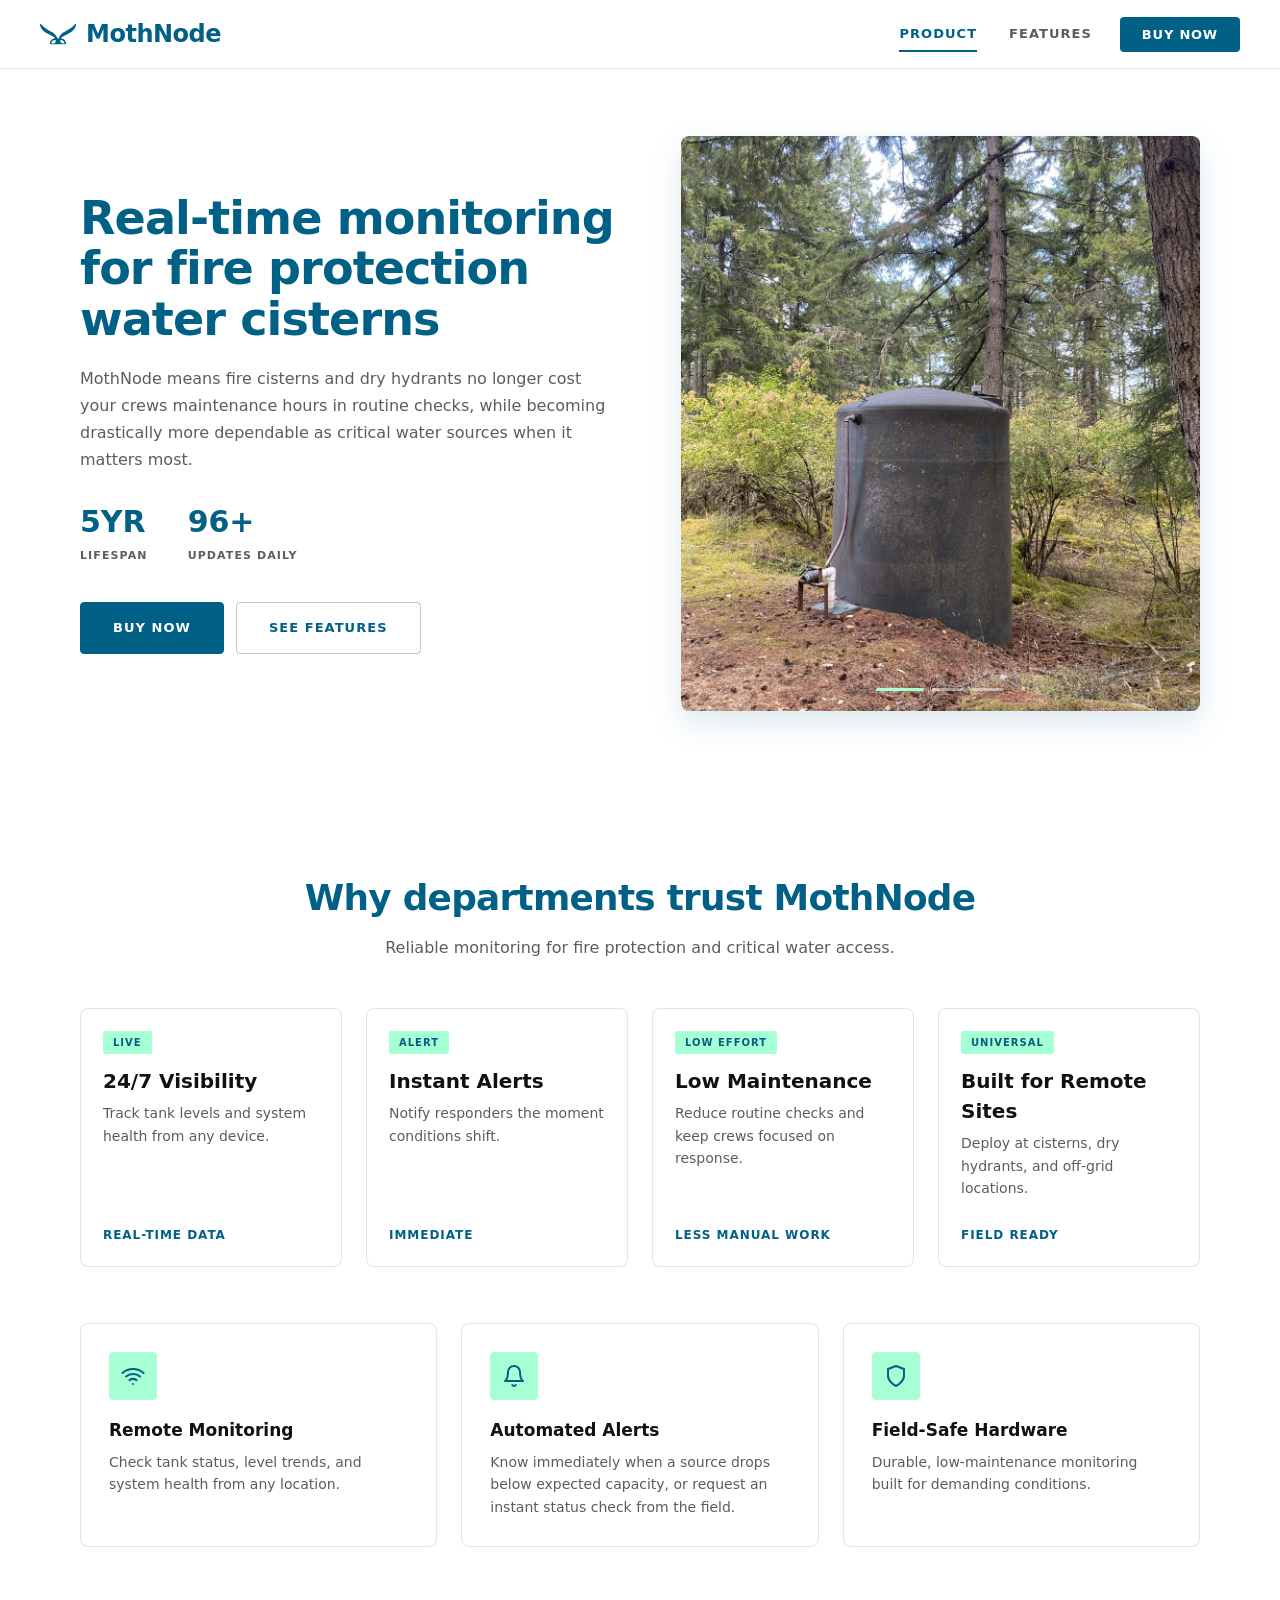
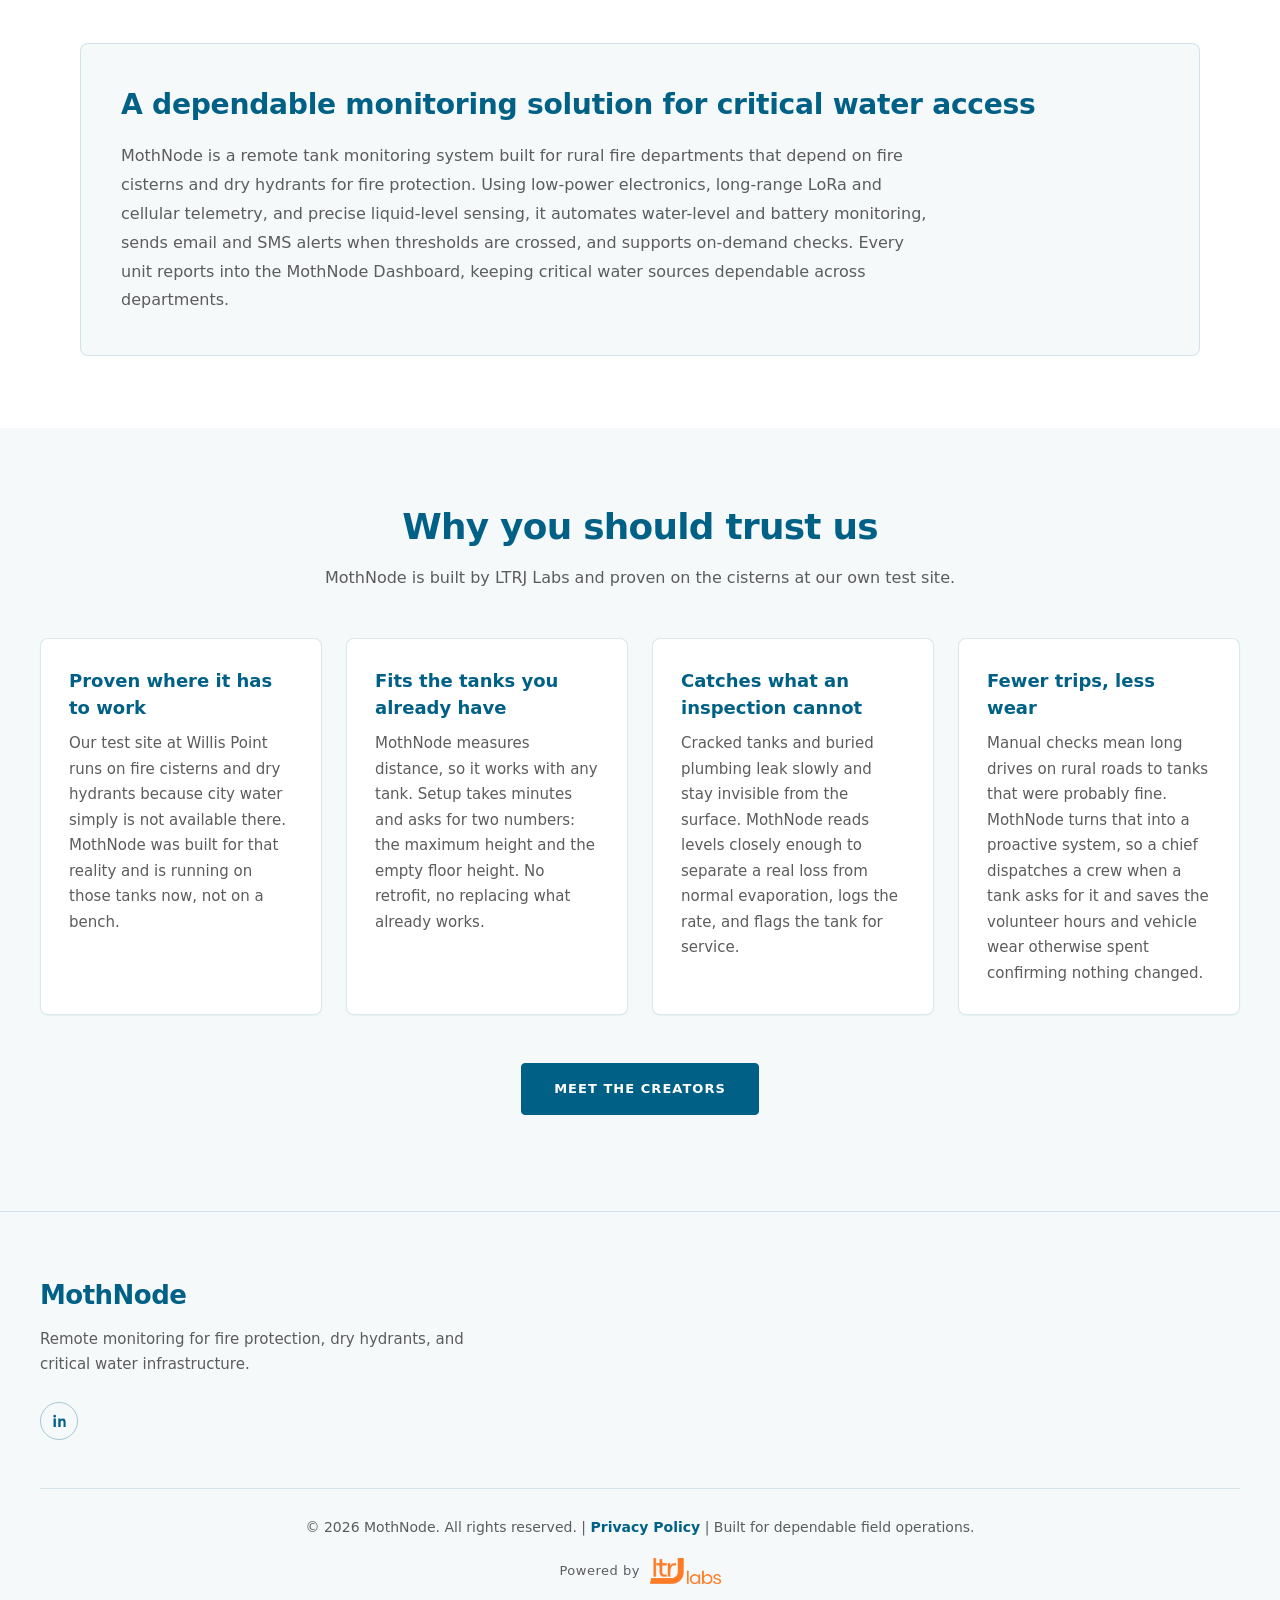
==== index.html @ 54b011ab "Credit LTRJ Labs in the footer Adds a "Powered by" line with the LTRJ Labs logo under the copyright " ====
<!DOCTYPE html>
<html lang="en">

<head>
    <meta charset="UTF-8">
    <meta name="viewport" content="width=device-width, initial-scale=1.0">
    <title>MothNode | Remote Water Tank Monitoring</title>
    <meta name="description"
        content="MothNode is a remote tank monitoring system for rural fire departments. Automated water-level and battery monitoring for fire cisterns and dry hydrants, with instant alerts.">
    <link rel="icon" href="images/favicon.svg" type="image/svg+xml">
    <link rel="stylesheet" href="mothnode.css">
</head>

<body>
    <a href="#product" class="skip-link">Skip to content</a>

    <nav id="navbar">
        <div class="nav-container">
            <a href="#product" class="logo-link">
                <img class="logo-mark" src="images/logo.svg" alt="" width="36" height="36">
                <span class="logo-text">MothNode</span>
            </a>
            <ul class="nav-links">
                <li><a href="#product" class="nav-link active">Product</a></li>
                <li><a href="#features" class="nav-link">Features</a></li>
                <li><a href="buy/" class="nav-cta">Buy Now</a></li>
            </ul>
            <button class="menu-toggle" id="menuToggle" type="button" aria-label="Toggle menu" aria-expanded="false"
                aria-controls="mobileNav">
                <span></span>
                <span></span>
                <span></span>
            </button>
        </div>
    </nav>

    <div class="mobile-nav" id="mobileNav">
        <ul class="mobile-nav-links">
            <li><a href="#product">Product</a></li>
            <li><a href="#features">Features</a></li>
            <li><a href="buy/">Buy</a></li>
        </ul>
    </div>

    <main>
        <section class="hero" id="product">
            <div class="hero-container">
                <div class="hero-left">
                    <h1 class="hero-title">Real-time monitoring for fire protection water cisterns</h1>
                    <p class="hero-description">
                        MothNode means fire cisterns and dry hydrants no longer cost your crews maintenance hours in
                        routine checks, while becoming drastically more dependable as critical water sources when it
                        matters most.
                    </p>
                    <div class="hero-stats">
                        <div class="stat">
                            <span class="stat-number">5YR</span>
                            <span class="stat-label">Lifespan</span>
                        </div>
                        <div class="stat">
                            <span class="stat-number">96+</span>
                            <span class="stat-label">Updates Daily</span>
                        </div>
                    </div>
                    <div class="cta-group">
                        <a href="buy/" class="cta-button primary">Buy Now</a>
                        <a href="#features" class="cta-button outline">See Features</a>
                    </div>
                </div>

                <div class="hero-right">
                    <div class="hero-media">
                        <div class="carousel-slide active">
                            <img src="images/CisternSite.jpg"
                                alt="A water cistern installed at a wooded rural site, with outlet piping at its base"
                                width="2160" height="2880" fetchpriority="high">
                        </div>
                        <div class="carousel-slide">
                            <img src="images/MothNodeUnit.jpg"
                                alt="A MothNode monitoring unit mounted on a cistern lid, with its antenna and solar panel"
                                width="2160" height="2880" loading="lazy">
                        </div>
                        <!-- The dashboard screenshot is much wider than the hero frame, so it is
                             contained rather than cropped - see .carousel-slide.is-screenshot. -->
                        <div class="carousel-slide is-screenshot">
                            <img src="images/Dashboard.png"
                                alt="The MothNode Dashboard showing water amount, filled percentage, water depth, battery percentage and voltage, above a seven-day water level chart"
                                width="1788" height="880" loading="lazy">
                        </div>
                        <div class="carousel-indicators" role="tablist" aria-label="Choose image">
                            <button class="indicator active" type="button" role="tab" aria-selected="true"
                                aria-label="Image 1"></button>
                            <button class="indicator" type="button" role="tab" aria-selected="false"
                                aria-label="Image 2"></button>
                            <button class="indicator" type="button" role="tab" aria-selected="false"
                                aria-label="Image 3"></button>
                        </div>
                    </div>
                </div>
            </div>
        </section>

        <section class="features" id="features">
            <div class="section-header">
                <h2 class="section-title">Why departments trust MothNode</h2>
                <p class="section-subtitle">Reliable monitoring for fire protection and critical water access.</p>
            </div>

            <div class="feature-grid">
                <article class="feature-card">
                    <div class="card-body">
                        <span class="card-badge">Live</span>
                        <h3 class="card-title">24/7 Visibility</h3>
                        <p class="card-subtitle">Track tank levels and system health from any device.</p>
                        <p class="card-meta">Real-time data</p>
                    </div>
                </article>

                <article class="feature-card">
                    <div class="card-body">
                        <span class="card-badge">Alert</span>
                        <h3 class="card-title">Instant Alerts</h3>
                        <p class="card-subtitle">Notify responders the moment conditions shift.</p>
                        <p class="card-meta">Immediate</p>
                    </div>
                </article>

                <article class="feature-card">
                    <div class="card-body">
                        <span class="card-badge">Low Effort</span>
                        <h3 class="card-title">Low Maintenance</h3>
                        <p class="card-subtitle">Reduce routine checks and keep crews focused on response.</p>
                        <p class="card-meta">Less manual work</p>
                    </div>
                </article>

                <article class="feature-card">
                    <div class="card-body">
                        <span class="card-badge">Universal</span>
                        <h3 class="card-title">Built for Remote Sites</h3>
                        <p class="card-subtitle">Deploy at cisterns, dry hydrants, and off-grid locations.</p>
                        <p class="card-meta">Field ready</p>
                    </div>
                </article>
            </div>

            <div class="highlights">
                <div class="highlight-item">
                    <div class="highlight-icon">
                        <svg viewBox="0 0 24 24" fill="none" stroke="currentColor" stroke-width="2"
                            stroke-linecap="round" stroke-linejoin="round" aria-hidden="true">
                            <path d="M5 12.55a11 11 0 0 1 14.08 0" />
                            <path d="M1.42 9a16 16 0 0 1 21.16 0" />
                            <path d="M8.53 16.11a6 6 0 0 1 6.95 0" />
                            <line x1="12" y1="20" x2="12.01" y2="20" />
                        </svg>
                    </div>
                    <h3 class="highlight-title">Remote Monitoring</h3>
                    <p class="highlight-desc">Check tank status, level trends, and system health from any location.</p>
                </div>

                <div class="highlight-item">
                    <div class="highlight-icon">
                        <svg viewBox="0 0 24 24" fill="none" stroke="currentColor" stroke-width="2"
                            stroke-linecap="round" stroke-linejoin="round" aria-hidden="true">
                            <path d="M18 8A6 6 0 0 0 6 8c0 7-3 9-3 9h18s-3-2-3-9" />
                            <path d="M13.73 21a2 2 0 0 1-3.46 0" />
                        </svg>
                    </div>
                    <h3 class="highlight-title">Automated Alerts</h3>
                    <p class="highlight-desc">Know immediately when a source drops below expected capacity, or request
                        an instant status check from the field.</p>
                </div>

                <div class="highlight-item">
                    <div class="highlight-icon">
                        <svg viewBox="0 0 24 24" fill="none" stroke="currentColor" stroke-width="2"
                            stroke-linecap="round" stroke-linejoin="round" aria-hidden="true">
                            <path d="M12 22s8-4 8-10V5l-8-3-8 3v7c0 6 8 10 8 10z" />
                        </svg>
                    </div>
                    <h3 class="highlight-title">Field-Safe Hardware</h3>
                    <p class="highlight-desc">Durable, low-maintenance monitoring built for demanding conditions.</p>
                </div>
            </div>
        </section>

        <section class="product-description" aria-labelledby="product-description-title">
            <div class="product-description-content">
                <h2 id="product-description-title">A dependable monitoring solution for critical water access</h2>
                <p>MothNode is a remote tank monitoring system built for rural fire departments that depend on fire
                    cisterns and dry hydrants for fire protection. Using low-power electronics, long-range LoRa and
                    cellular telemetry, and precise liquid-level sensing, it automates water-level and battery
                    monitoring, sends email and SMS alerts when thresholds are crossed, and supports on-demand checks.
                    Every unit reports into the MothNode Dashboard, keeping critical water sources dependable across
                    departments.</p>
            </div>
        </section>
        <section class="trust" id="trust" aria-labelledby="trust-title">
            <div class="trust-inner">
                <div class="section-header">
                    <h2 class="section-title" id="trust-title">Why you should trust us</h2>
                    <p class="section-subtitle">MothNode is built by LTRJ Labs and proven on the cisterns at our own
                        test site.</p>
                </div>

                <div class="trust-grid">
                    <div class="trust-item">
                        <h3 class="trust-item-title">Proven where it has to work</h3>
                        <p class="trust-item-desc">Our test site at Willis Point runs on fire cisterns and dry hydrants
                            because city water simply is not available there. MothNode was built for that reality and
                            is running on those tanks now, not on a bench.</p>
                    </div>

                    <div class="trust-item">
                        <h3 class="trust-item-title">Fits the tanks you already have</h3>
                        <p class="trust-item-desc">MothNode measures distance, so it works with any tank. Setup takes
                            minutes and asks for two numbers: the maximum height and the empty floor height. No
                            retrofit, no replacing what already works.</p>
                    </div>

                    <div class="trust-item">
                        <h3 class="trust-item-title">Catches what an inspection cannot</h3>
                        <p class="trust-item-desc">Cracked tanks and buried plumbing leak slowly and stay invisible from
                            the surface. MothNode reads levels closely enough to separate a real loss from normal
                            evaporation, logs the rate, and flags the tank for service.</p>
                    </div>

                    <div class="trust-item">
                        <h3 class="trust-item-title">Fewer trips, less wear</h3>
                        <p class="trust-item-desc">Manual checks mean long drives on rural roads to tanks that were
                            probably fine. MothNode turns that into a proactive system, so a chief dispatches a crew
                            when a tank asks for it and saves the volunteer hours and vehicle wear otherwise spent
                            confirming nothing changed.</p>
                    </div>
                </div>

                <div class="trust-cta">
                    <a href="https://ltrjlabs.com" class="cta-button primary" target="_blank"
                        rel="noopener noreferrer">Meet the creators</a>
                </div>
            </div>
        </section>

    </main>

    <footer>
        <div class="footer-content">
            <div class="footer-brand">
                <h2>MothNode</h2>
                <p>Remote monitoring for fire protection, dry hydrants, and critical water infrastructure.</p>
                <div class="social-links">
                    <!-- TODO: point this at the real LinkedIn page. -->
                    <a href="#" class="social-link" aria-label="LinkedIn">
                        <svg viewBox="0 0 24 24" fill="currentColor" aria-hidden="true">
                            <path
                                d="M6.9 21H3.6V9.2h3.3V21zM5.2 7.8A1.9 1.9 0 1 1 5.2 4a1.9 1.9 0 0 1 0 3.8zM21 21h-3.3v-5.7c0-1.4 0-3.2-1.9-3.2s-2.2 1.5-2.2 3.1V21H10.3V9.2h3.1v1.6h.1a3.5 3.5 0 0 1 3.1-1.7c3.3 0 4 2.2 4 5V21z" />
                        </svg>
                    </a>
                </div>
            </div>
        </div>
        <div class="footer-bottom">
            <p>&copy; 2026 MothNode. All rights reserved. |
                <a href="privacy/" class="footer-link">Privacy Policy</a> | Built for dependable field operations.
            </p>
        </div>
        <div class="powered-by">
            <span class="powered-by-label">Powered by</span>
            <a class="powered-by-link" href="https://ltrjlabs.com" target="_blank" rel="noopener noreferrer">
                <img src="images/LtrjLogo.png" alt="LTRJ Labs" width="7193" height="2649">
            </a>
        </div>
    </footer>

    <script src="mothnode.js"></script>
</body>

</html>
---- mothnode.css ----
@charset "utf-8";

/*
	MothNode — remote tank monitoring
	Layout originally derived from TemplateMo 599 "Noir Fashion" (https://templatemo.com/tm-599-noir-fashion).

	Palette is restricted to four authorized brand colors. Do not introduce new hues.
	Neutrals are pure grayscale; every tinted surface, border, and shadow is the
	brand color at reduced alpha, so nothing off-palette can creep in.
*/

:root {
	/* Brand — the only four authorized colors */
	--brand: #006086;
	--brand-accent: #00ADEC;
	--brand-natural: #A7FFD4;

	/* Neutrals */
	--surface: #ffffff;
	--ink: #111111;
	--ink-muted: #5c5c5c;

	/* Brand at alpha — tints, rules, shadows */
	--tint-soft: rgba(0, 96, 134, 0.04);
	--tint-line: rgba(0, 96, 134, 0.14);
	--tint-line-strong: rgba(0, 96, 134, 0.32);
	--shadow-sm: 0 1px 2px rgba(0, 96, 134, 0.06);
	--shadow-md: 0 6px 16px rgba(0, 96, 134, 0.10);
	--shadow-lg: 0 12px 32px rgba(0, 96, 134, 0.14);

	--radius: 8px;
	--radius-sm: 4px;
	--nav-h: 72px;
}

*,
*::before,
*::after {
	margin: 0;
	padding: 0;
	box-sizing: border-box;
}

html {
	scroll-behavior: smooth;
}

body {
	font-family: system-ui, -apple-system, "Segoe UI", Roboto, Helvetica, Arial, sans-serif;
	background: var(--surface);
	color: var(--ink);
	line-height: 1.5;
	overflow-x: hidden;
	-webkit-font-smoothing: antialiased;
}

section {
	scroll-margin-top: calc(var(--nav-h) + 16px);
}

img {
	display: block;
	max-width: 100%;
}

/* Visible keyboard focus everywhere. */
:focus-visible {
	outline: 2px solid var(--brand-accent);
	outline-offset: 2px;
}

.skip-link {
	position: absolute;
	left: -9999px;
	top: 0;
	z-index: 1100;
	padding: 12px 20px;
	background: var(--brand);
	color: #fff;
	text-decoration: none;
}

.skip-link:focus {
	left: 12px;
	top: 12px;
}

/* ---------------------------------------------------------------- Navigation */

nav {
	position: fixed;
	inset: 0 0 auto 0;
	z-index: 1000;
	padding: 16px 40px;
	background: var(--surface);
	border-bottom: 1px solid var(--tint-line);
	transition: box-shadow 0.2s ease, padding 0.2s ease;
}

nav.scrolled {
	padding: 10px 40px;
	box-shadow: var(--shadow-sm);
}

.nav-container {
	display: flex;
	justify-content: space-between;
	align-items: center;
	gap: 24px;
	max-width: 1200px;
	margin: 0 auto;
}

.logo-link {
	display: flex;
	align-items: center;
	gap: 10px;
	text-decoration: none;
}

.logo-mark {
	width: 36px;
	height: 36px;
	flex-shrink: 0;
}

.logo-text {
	font-size: 24px;
	font-weight: 800;
	letter-spacing: -0.02em;
	color: var(--brand);
}

.nav-links {
	display: flex;
	align-items: center;
	gap: 8px;
	list-style: none;
}

.nav-link {
	position: relative;
	display: block;
	padding: 8px 12px;
	color: var(--ink-muted);
	font-size: 13px;
	font-weight: 600;
	letter-spacing: 0.08em;
	text-transform: uppercase;
	text-decoration: none;
	transition: color 0.2s ease;
}

.nav-link:hover {
	color: var(--brand);
}

.nav-link.active {
	color: var(--brand);
}

.nav-link.active::after {
	content: '';
	position: absolute;
	left: 12px;
	right: 12px;
	bottom: 0;
	height: 2px;
	background: var(--brand);
}

.nav-cta {
	margin-left: 8px;
	padding: 10px 22px;
	background: var(--brand);
	color: #fff;
	border-radius: var(--radius-sm);
	font-size: 13px;
	font-weight: 700;
	letter-spacing: 0.06em;
	text-transform: uppercase;
	text-decoration: none;
	transition: background-color 0.2s ease, color 0.2s ease;
}

/* #00ADEC is too light for white text (2.6:1) — pair it with ink instead. */
.nav-cta:hover,
.nav-cta:focus-visible {
	background: var(--brand-accent);
	color: var(--ink);
}

.menu-toggle {
	display: none;
	flex-direction: column;
	gap: 5px;
	padding: 4px;
	background: none;
	border: 0;
	cursor: pointer;
	z-index: 1001;
}

.menu-toggle span {
	display: block;
	width: 24px;
	height: 2px;
	background: var(--brand);
	transition: transform 0.2s ease, opacity 0.2s ease;
}

.menu-toggle.active span:nth-child(1) {
	transform: translateY(7px) rotate(45deg);
}

.menu-toggle.active span:nth-child(2) {
	opacity: 0;
}

.menu-toggle.active span:nth-child(3) {
	transform: translateY(-7px) rotate(-45deg);
}

.mobile-nav {
	display: none;
	position: fixed;
	inset: 0 -100% 0 auto;
	width: 100%;
	background: var(--surface);
	transition: right 0.25s ease;
	z-index: 999;
}

.mobile-nav.active {
	right: 0;
}

.mobile-nav-links {
	display: flex;
	flex-direction: column;
	align-items: center;
	justify-content: center;
	gap: 28px;
	height: 100%;
	list-style: none;
}

.mobile-nav-links a {
	color: var(--brand);
	font-size: 22px;
	font-weight: 700;
	letter-spacing: 0.06em;
	text-transform: uppercase;
	text-decoration: none;
}

.mobile-nav-links a:hover {
	color: var(--brand-accent);
}

/* ---------------------------------------------------------------- Hero */

.hero {
	padding: calc(var(--nav-h) + 64px) 0 72px;
	background: var(--surface);
}

.hero-container {
	display: grid;
	grid-template-columns: 1.05fr 1fr;
	align-items: center;
	gap: 56px;
	max-width: 1200px;
	margin: 0 auto;
	padding: 0 40px;
}

.hero-title {
	font-size: clamp(32px, 3.6vw, 52px);
	font-weight: 800;
	line-height: 1.1;
	letter-spacing: -0.02em;
	color: var(--brand);
	margin-bottom: 20px;
}

.hero-description {
	max-width: 52ch;
	font-size: 16px;
	line-height: 1.7;
	color: var(--ink-muted);
	margin-bottom: 32px;
}

.hero-stats {
	display: flex;
	gap: 40px;
	margin-bottom: 36px;
}

.stat-number {
	display: block;
	font-size: 30px;
	font-weight: 800;
	line-height: 1.1;
	color: var(--brand);
	margin-bottom: 4px;
}

.stat-label {
	font-size: 11px;
	font-weight: 600;
	letter-spacing: 0.1em;
	text-transform: uppercase;
	color: var(--ink-muted);
}

.cta-group {
	display: flex;
	flex-wrap: wrap;
	gap: 12px;
}

.cta-button {
	display: inline-block;
	padding: 15px 32px;
	border-radius: var(--radius-sm);
	font-size: 13px;
	font-weight: 700;
	letter-spacing: 0.08em;
	text-transform: uppercase;
	text-decoration: none;
	transition: background-color 0.2s ease, color 0.2s ease, border-color 0.2s ease, transform 0.2s ease;
}

.cta-button.primary {
	background: var(--brand);
	color: #fff;
	border: 1px solid var(--brand);
}

.cta-button.primary:hover,
.cta-button.primary:focus-visible {
	background: var(--brand-accent);
	border-color: var(--brand-accent);
	color: var(--ink);
	transform: translateY(-1px);
}

.cta-button.outline {
	background: transparent;
	color: var(--brand);
	border: 1px solid var(--tint-line-strong);
}

.cta-button.outline:hover,
.cta-button.outline:focus-visible {
	background: var(--brand-natural);
	border-color: var(--brand);
	transform: translateY(-1px);
}

.hero-media {
	position: relative;
	width: 100%;
	max-width: 520px;
	margin-left: auto;
	aspect-ratio: 560 / 620;
	border-radius: var(--radius);
	overflow: hidden;
	box-shadow: var(--shadow-lg);
}

.carousel-slide {
	position: absolute;
	inset: 0;
	opacity: 0;
	transition: opacity 0.8s ease;
}

.carousel-slide.active {
	opacity: 1;
}

.carousel-slide img {
	width: 100%;
	height: 100%;
	object-fit: cover;
}

/* The dashboard screenshot is a wide 2:1 capture. Fitting the whole thing into
   this portrait frame shrinks the readings to nothing, so it is anchored to the
   top-left instead: the live tank readings fill the frame and stay legible. */
.carousel-slide.is-screenshot {
	background: var(--tint-soft);
}

.carousel-slide.is-screenshot img {
	object-position: left top;
	transform: scale(1.55);
	transform-origin: left top;
}

.carousel-indicators {
	position: absolute;
	left: 50%;
	bottom: 20px;
	transform: translateX(-50%);
	display: flex;
	gap: 8px;
	z-index: 2;
}

.indicator {
	width: 32px;
	height: 3px;
	padding: 0;
	background: rgba(255, 255, 255, 0.45);
	border: 0;
	border-radius: 2px;
	cursor: pointer;
	transition: background-color 0.2s ease, width 0.2s ease;
}

.indicator.active {
	width: 48px;
	background: var(--brand-natural);
}

/* ---------------------------------------------------------------- Section furniture */

.section-header {
	max-width: 720px;
	margin: 0 auto 48px;
	text-align: center;
}

.section-title {
	font-size: clamp(28px, 2.8vw, 40px);
	font-weight: 800;
	letter-spacing: -0.02em;
	color: var(--brand);
	margin-bottom: 12px;
}

.section-subtitle {
	font-size: 16px;
	color: var(--ink-muted);
}

/* ---------------------------------------------------------------- Features */

.features {
	max-width: 1200px;
	margin: 0 auto;
	padding: 88px 40px 24px;
}

.feature-grid {
	display: grid;
	grid-template-columns: repeat(auto-fit, minmax(240px, 1fr));
	gap: 24px;
}

.feature-card {
	display: flex;
	flex-direction: column;
	background: var(--surface);
	border: 1px solid var(--tint-line);
	border-radius: var(--radius);
	overflow: hidden;
	transition: border-color 0.2s ease, box-shadow 0.2s ease, transform 0.2s ease;
}

.feature-card:hover {
	border-color: var(--brand);
	box-shadow: var(--shadow-md);
	transform: translateY(-2px);
}

.card-body {
	display: flex;
	flex: 1;
	flex-direction: column;
	align-items: flex-start;
	padding: 22px;
}

.card-badge {
	display: inline-block;
	margin-bottom: 12px;
	padding: 4px 10px;
	background: var(--brand-natural);
	color: var(--brand);
	border-radius: 2px;
	font-size: 10px;
	font-weight: 700;
	letter-spacing: 0.1em;
	text-transform: uppercase;
}

.card-title {
	font-size: 20px;
	font-weight: 700;
	color: var(--ink);
	margin-bottom: 6px;
}

.card-subtitle {
	font-size: 14px;
	line-height: 1.6;
	color: var(--ink-muted);
	margin-bottom: 14px;
}

/* Pin the meta label to the bottom so it lines up across cards of unequal height. */
.card-meta {
	margin-top: auto;
	padding-top: 12px;
	font-size: 12px;
	font-weight: 700;
	letter-spacing: 0.08em;
	text-transform: uppercase;
	color: var(--brand);
}

/* ---------------------------------------------------------------- Highlights */

.highlights {
	display: grid;
	grid-template-columns: repeat(3, minmax(0, 1fr));
	gap: 24px;
	max-width: 1200px;
	margin: 56px auto 0;
}

.highlight-item {
	padding: 28px;
	background: var(--surface);
	border: 1px solid var(--tint-line);
	border-radius: var(--radius);
	transition: border-color 0.2s ease, box-shadow 0.2s ease;
}

.highlight-item:hover {
	border-color: var(--brand);
	box-shadow: var(--shadow-md);
}

.highlight-icon {
	display: flex;
	align-items: center;
	justify-content: center;
	width: 48px;
	height: 48px;
	margin-bottom: 18px;
	background: var(--brand-natural);
	border-radius: var(--radius-sm);
	color: var(--brand);
}

.highlight-icon svg {
	width: 24px;
	height: 24px;
}

.highlight-title {
	font-size: 17px;
	font-weight: 700;
	color: var(--ink);
	margin-bottom: 8px;
}

.highlight-desc {
	font-size: 14px;
	line-height: 1.6;
	color: var(--ink-muted);
}

/* ---------------------------------------------------------------- Product description */

.product-description {
	max-width: 1200px;
	margin: 0 auto;
	padding: 72px 40px;
}

.product-description-content {
	padding: 40px;
	background: var(--tint-soft);
	border: 1px solid var(--tint-line);
	border-radius: var(--radius);
}

.product-description-content h2 {
	font-size: clamp(22px, 2.2vw, 30px);
	font-weight: 800;
	letter-spacing: -0.01em;
	color: var(--brand);
	margin-bottom: 16px;
}

.product-description-content p {
	max-width: 80ch;
	font-size: 16px;
	line-height: 1.8;
	color: var(--ink-muted);
}

/* ---------------------------------------------------------------- Trust */

.trust {
	padding: 72px 40px 96px;
	background: var(--tint-soft);
}

.trust-inner {
	max-width: 1200px;
	margin: 0 auto;
}

.trust-grid {
	display: grid;
	grid-template-columns: repeat(auto-fit, minmax(260px, 1fr));
	gap: 24px;
}

.trust-item {
	padding: 28px;
	background: var(--surface);
	border: 1px solid var(--tint-line);
	border-radius: var(--radius);
	box-shadow: var(--shadow-sm);
	transition: box-shadow 0.3s ease, transform 0.3s ease;
}

.trust-item:hover {
	transform: translateY(-4px);
	box-shadow: var(--shadow-md);
}

.trust-item-title {
	margin-bottom: 10px;
	font-size: 18px;
	font-weight: 700;
	color: var(--brand);
}

.trust-item-desc {
	font-size: 15px;
	line-height: 1.7;
	color: var(--ink-muted);
}

.trust-cta {
	display: flex;
	justify-content: center;
	margin-top: 48px;
}

/* ---------------------------------------------------------------- Buy / contact form */

.buy {
	padding: calc(var(--nav-h) + 72px) 40px 96px;
}

.buy-container {
	max-width: 760px;
	margin: 0 auto;
}

.buy-header {
	margin-bottom: 40px;
	text-align: center;
}

.coming-soon {
	padding: 56px 40px;
	text-align: center;
	background: var(--surface);
	border: 1px solid var(--tint-line);
	border-radius: var(--radius);
	box-shadow: var(--shadow-md);
}

.coming-soon-eyebrow {
	margin-bottom: 16px;
	font-size: 13px;
	font-weight: 700;
	letter-spacing: 0.12em;
	text-transform: uppercase;
	color: var(--brand-accent);
}

.coming-soon-title {
	margin-bottom: 20px;
	font-size: clamp(28px, 4vw, 40px);
	line-height: 1.15;
	color: var(--brand);
}

.coming-soon-body {
	max-width: 52ch;
	margin: 0 auto 16px;
	font-size: 16px;
	line-height: 1.8;
	color: var(--ink-muted);
}

.coming-soon-actions {
	display: flex;
	flex-wrap: wrap;
	justify-content: center;
	gap: 16px;
	margin-top: 36px;
}

/* Parent company credit. The logo is the one off-palette mark on the site,
   so it is kept small and quiet under the copyright line. */

.powered-by {
	display: flex;
	align-items: center;
	justify-content: center;
	gap: 10px;
	max-width: 1200px;
	margin: 0 auto;
	padding-top: 20px;
}

.powered-by-label {
	font-size: 13px;
	letter-spacing: 0.04em;
	color: var(--ink-muted);
}

.powered-by-link {
	display: block;
	line-height: 0;
	opacity: 0.85;
	transition: opacity 0.2s ease;
}

.powered-by-link:hover,
.powered-by-link:focus-visible {
	opacity: 1;
}

.powered-by-link img {
	width: auto;
	height: 26px;
}

/* ---------------------------------------------------------------- Legal pages */

.legal {
	padding: calc(var(--nav-h) + 72px) 40px 96px;
}

.legal-container {
	max-width: 780px;
	margin: 0 auto;
}

.legal-header {
	margin-bottom: 48px;
}

.legal-header .section-title {
	text-align: left;
}

.legal-effective {
	font-size: 15px;
	color: var(--ink-muted);
}

.legal-section {
	margin-bottom: 36px;
}

.legal-section h2 {
	font-size: 20px;
	font-weight: 700;
	color: var(--brand);
	margin-bottom: 12px;
}

.legal-section p {
	font-size: 16px;
	line-height: 1.8;
	color: var(--ink-muted);
}

.legal-section ul {
	margin: 12px 0 0 22px;
	display: flex;
	flex-direction: column;
	gap: 8px;
	font-size: 16px;
	line-height: 1.7;
	color: var(--ink-muted);
}

.legal-section strong {
	color: var(--ink);
}

.legal-section a {
	color: var(--brand);
	font-weight: 600;
}

/* ---------------------------------------------------------------- Footer */

footer {
	padding: 64px 40px 28px;
	background: var(--tint-soft);
	border-top: 1px solid var(--tint-line);
}

.footer-content {
	max-width: 1200px;
	margin: 0 auto 48px;
}

.footer-brand h2 {
	font-size: 26px;
	font-weight: 800;
	letter-spacing: -0.02em;
	color: var(--brand);
	margin-bottom: 12px;
}

.footer-brand p {
	max-width: 46ch;
	font-size: 15px;
	line-height: 1.7;
	color: var(--ink-muted);
	margin-bottom: 24px;
}

.social-links {
	display: flex;
	gap: 12px;
}

.social-link {
	display: flex;
	align-items: center;
	justify-content: center;
	width: 38px;
	height: 38px;
	border: 1px solid var(--tint-line-strong);
	border-radius: 50%;
	color: var(--brand);
	text-decoration: none;
	transition: background-color 0.2s ease, border-color 0.2s ease, color 0.2s ease;
}

.social-link svg {
	width: 17px;
	height: 17px;
}

.social-link:hover {
	background: var(--brand);
	border-color: var(--brand);
	color: #fff;
}

.footer-bottom {
	display: flex;
	justify-content: center;
	align-items: center;
	flex-wrap: wrap;
	gap: 16px;
	max-width: 1200px;
	margin: 0 auto;
	padding-top: 28px;
	border-top: 1px solid var(--tint-line);
}

.footer-bottom p {
	font-size: 14px;
	color: var(--ink-muted);
}

.footer-link {
	color: var(--brand);
	text-decoration: none;
	font-weight: 600;
}

.footer-link:hover {
	color: var(--brand-accent);
	text-decoration: underline;
}


/* ---------------------------------------------------------------- Responsive */

@media (max-width: 960px) {
	.hero-container {
		grid-template-columns: 1fr;
		gap: 40px;
	}

	.hero-media {
		max-width: 460px;
		margin: 0 auto;
	}

	.highlights {
		grid-template-columns: 1fr;
	}

	.product-description-content {
		padding: 28px;
	}
}

@media (max-width: 768px) {
	nav,
	nav.scrolled {
		padding: 12px 20px;
	}

	.nav-links {
		display: none;
	}

	.menu-toggle {
		display: flex;
	}

	.mobile-nav {
		display: block;
	}

	.hero {
		padding: calc(var(--nav-h) + 40px) 0 56px;
	}

	.hero-container,
	.features,
	.product-description {
		padding-left: 20px;
		padding-right: 20px;
	}

	.hero-stats {
		gap: 28px;
	}

	.cta-button {
		flex: 1 1 auto;
		text-align: center;
	}

	.trust,
	.buy,
	.legal {
		padding-left: 20px;
		padding-right: 20px;
	}

	.coming-soon {
		padding: 40px 24px;
	}

	footer {
		padding: 48px 20px 24px;
	}

	.footer-bottom {
		flex-direction: column;
		text-align: center;
	}
}

/* ---------------------------------------------------------------- Motion */

@media (prefers-reduced-motion: reduce) {
	html {
		scroll-behavior: auto;
	}

	*,
	*::before,
	*::after {
		animation-duration: 0.01ms !important;
		animation-iteration-count: 1 !important;
		transition-duration: 0.01ms !important;
	}
}
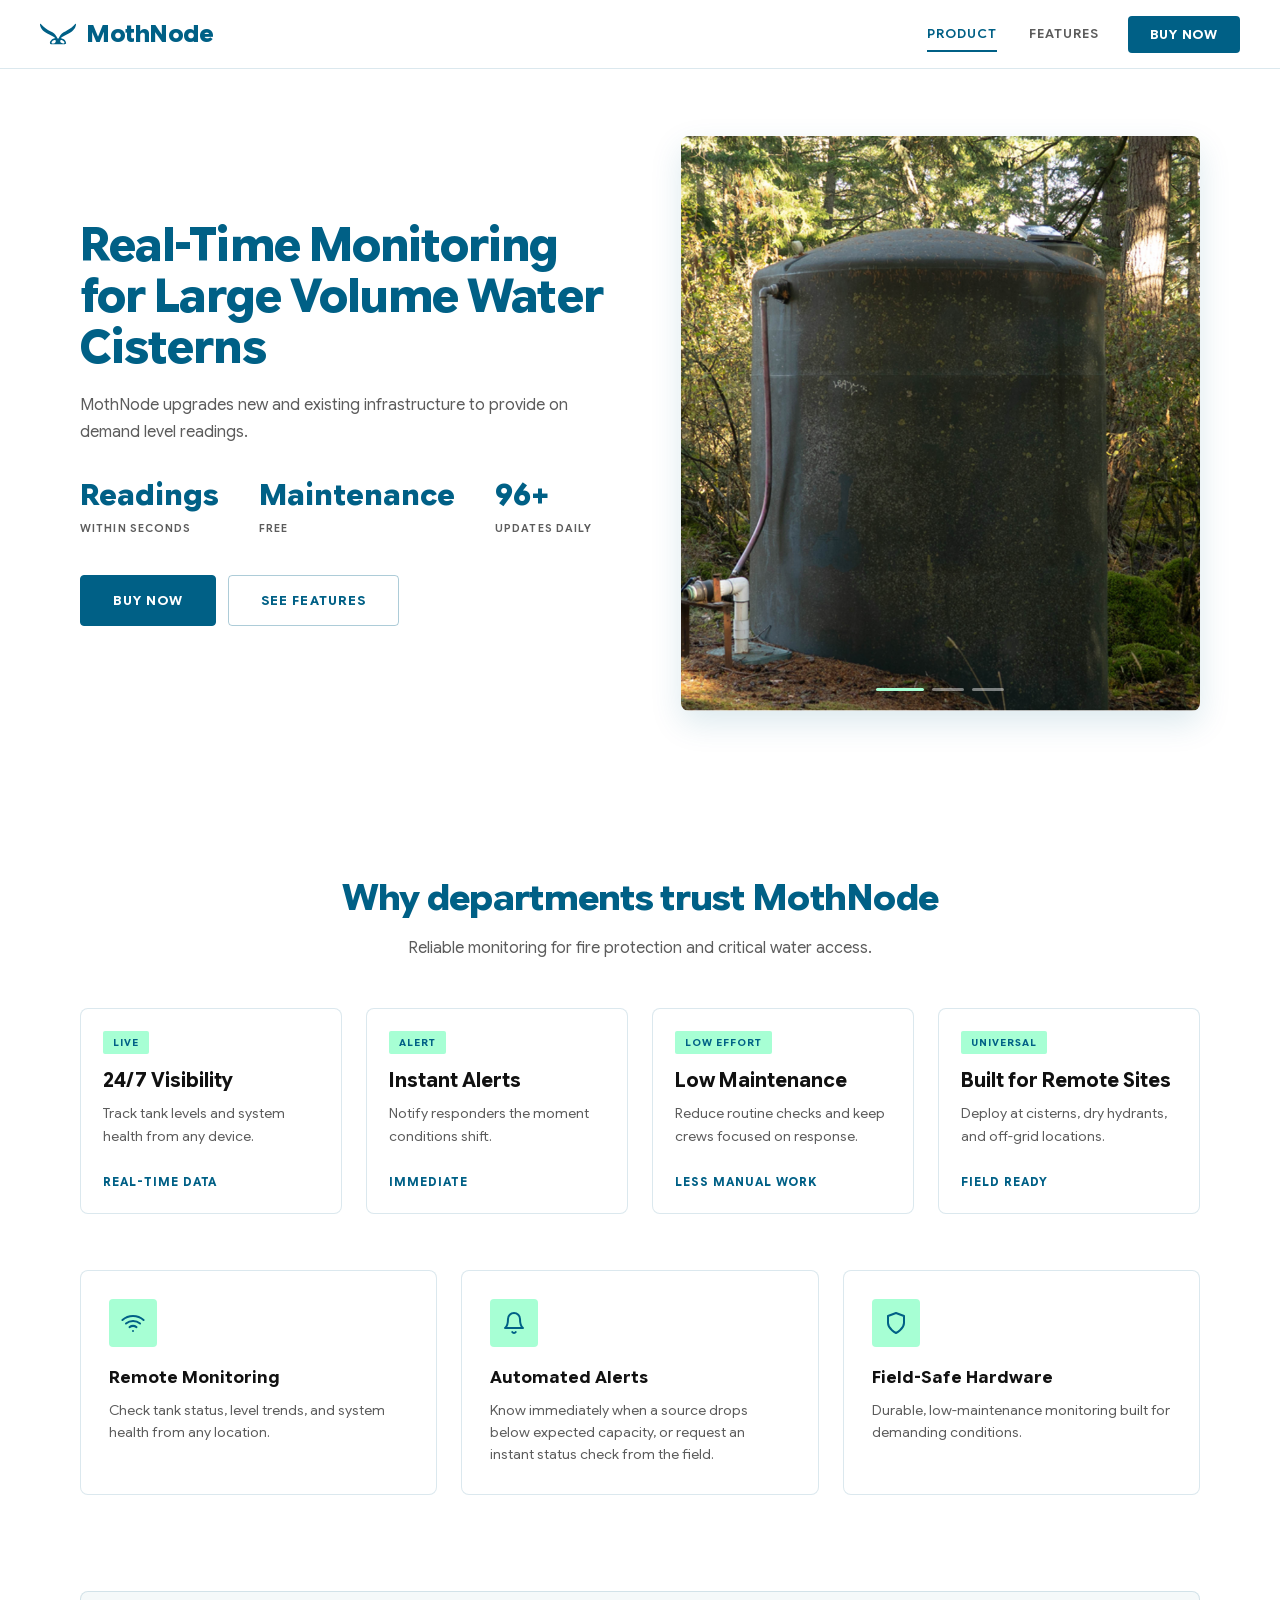
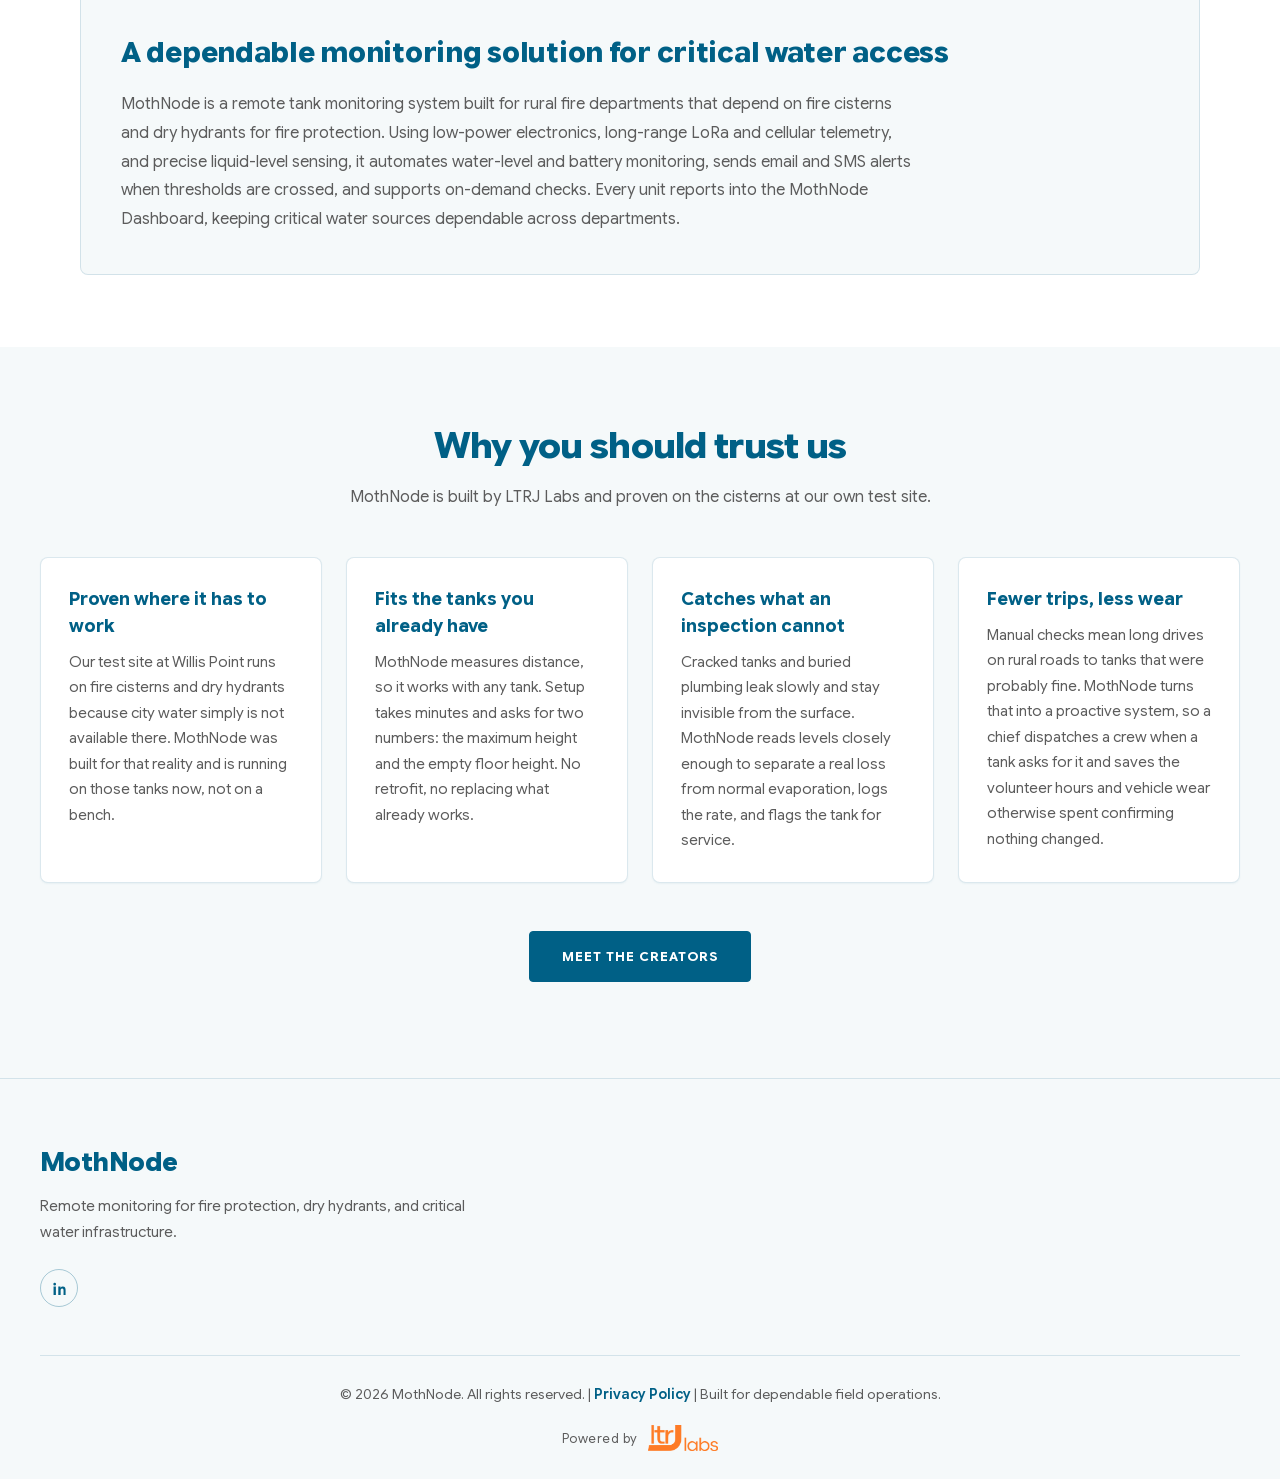
==== commit dec053ee: "Refresh the hero for large-volume cisterns - Replace the hero carousel (cistern photo, unit photo, d" ====
--- a/index.html
+++ b/index.html
@@ -8,6 +8,7 @@
     <meta name="description"
         content="MothNode is a remote tank monitoring system for rural fire departments. Automated water-level and battery monitoring for fire cisterns and dry hydrants, with instant alerts.">
     <link rel="icon" href="images/favicon.svg" type="image/svg+xml">
+    <link rel="preload" href="fonts/GoogleSansFlex-latin.woff2" as="font" type="font/woff2" crossorigin>
     <link rel="stylesheet" href="mothnode.css">
 </head>
 
@@ -46,20 +47,22 @@
         <section class="hero" id="product">
             <div class="hero-container">
                 <div class="hero-left">
-                    <h1 class="hero-title">Real-time monitoring for fire protection water cisterns</h1>
+                    <h1 class="hero-title">Real-Time Monitoring for Large Volume Water Cisterns</h1>
                     <p class="hero-description">
-                        MothNode means fire cisterns and dry hydrants no longer cost your crews maintenance hours in
-                        routine checks, while becoming drastically more dependable as critical water sources when it
-                        matters most.
+                        MothNode upgrades new and existing infrastructure to provide on demand level readings.
                     </p>
                     <div class="hero-stats">
                         <div class="stat">
-                            <span class="stat-number">5YR</span>
-                            <span class="stat-label">Lifespan</span>
+                            <span class="stat-number">Readings</span>
+                            <span class="stat-label">Within seconds</span>
+                        </div>
+                        <div class="stat">
+                            <span class="stat-number">Maintenance</span>
+                            <span class="stat-label">Free</span>
                         </div>
                         <div class="stat">
                             <span class="stat-number">96+</span>
-                            <span class="stat-label">Updates Daily</span>
+                            <span class="stat-label">Updates daily</span>
                         </div>
                     </div>
                     <div class="cta-group">
@@ -71,21 +74,21 @@
                 <div class="hero-right">
                     <div class="hero-media">
                         <div class="carousel-slide active">
-                            <img src="images/CisternSite.jpg"
-                                alt="A water cistern installed at a wooded rural site, with outlet piping at its base"
-                                width="2160" height="2880" fetchpriority="high">
-                        </div>
+                            <img src="images/R3view1.png"
+                                alt="A large water cistern at a wooded rural site, with a MothNode unit mounted on its lid"
+                                width="922" height="878" fetchpriority="high">
+                        </div>
+                        <!-- Portrait shot with empty canopy above: anchor to the bottom so the
+                             unit and lid stay in frame when the hero crops it. -->
                         <div class="carousel-slide">
-                            <img src="images/MothNodeUnit.jpg"
-                                alt="A MothNode monitoring unit mounted on a cistern lid, with its antenna and solar panel"
-                                width="2160" height="2880" loading="lazy">
-                        </div>
-                        <!-- The dashboard screenshot is much wider than the hero frame, so it is
-                             contained rather than cropped - see .carousel-slide.is-screenshot. -->
-                        <div class="carousel-slide is-screenshot">
-                            <img src="images/Dashboard.png"
-                                alt="The MothNode Dashboard showing water amount, filled percentage, water depth, battery percentage and voltage, above a seven-day water level chart"
-                                width="1788" height="880" loading="lazy">
+                            <img src="images/R3view2.png"
+                                alt="Close-up of a MothNode unit and its solar panel on a cistern lid, under the forest canopy"
+                                width="526" height="804" loading="lazy" style="object-position: center bottom">
+                        </div>
+                        <div class="carousel-slide">
+                            <img src="images/R3view3.jpg"
+                                alt="A MothNode unit on top of a cistern, seen through the trees"
+                                width="3200" height="1800" loading="lazy">
                         </div>
                         <div class="carousel-indicators" role="tablist" aria-label="Choose image">
                             <button class="indicator active" type="button" role="tab" aria-selected="true"
--- a/mothnode.css
+++ b/mothnode.css
@@ -8,6 +8,27 @@
 	Neutrals are pure grayscale; every tinted surface, border, and shadow is the
 	brand color at reduced alpha, so nothing off-palette can creep in.
 */
+
+/* Google Sans Flex (SIL OFL 1.1, see fonts/OFL.txt), variable weight 100-1000.
+   Self-hosted rather than linked from Google Fonts so visitors make no
+   third-party requests, as the privacy policy promises. */
+@font-face {
+	font-family: "Google Sans Flex";
+	font-style: normal;
+	font-weight: 100 1000;
+	font-display: swap;
+	src: url("fonts/GoogleSansFlex-latin-ext.woff2") format("woff2");
+	unicode-range: U+0100-02BA, U+02BD-02C5, U+02C7-02CC, U+02CE-02D7, U+02DD-02FF, U+0304, U+0308, U+0329, U+1D00-1DBF, U+1E00-1E9F, U+1EF2-1EFF, U+2020, U+20A0-20AB, U+20AD-20C4, U+2113, U+2C60-2C7F, U+A720-A7FF;
+}
+
+@font-face {
+	font-family: "Google Sans Flex";
+	font-style: normal;
+	font-weight: 100 1000;
+	font-display: swap;
+	src: url("fonts/GoogleSansFlex-latin.woff2") format("woff2");
+	unicode-range: U+0000-00FF, U+0131, U+0152-0153, U+02BB-02BC, U+02C6, U+02DA, U+02DC, U+0304, U+0308, U+0329, U+2000-206F, U+20AC, U+2122, U+2191, U+2193, U+2212, U+2215, U+FEFF, U+FFFD;
+}
 
 :root {
 	/* Brand — the only four authorized colors */
@@ -46,7 +67,7 @@
 }
 
 body {
-	font-family: system-ui, -apple-system, "Segoe UI", Roboto, Helvetica, Arial, sans-serif;
+	font-family: "Google Sans Flex", system-ui, -apple-system, "Segoe UI", Roboto, Helvetica, Arial, sans-serif;
 	background: var(--surface);
 	color: var(--ink);
 	line-height: 1.5;
@@ -294,13 +315,15 @@
 
 .hero-stats {
 	display: flex;
-	gap: 40px;
+	flex-wrap: wrap;
+	gap: 20px 40px;
 	margin-bottom: 36px;
 }
 
+/* Scales with the hero column so all three stats stay on one row. */
 .stat-number {
 	display: block;
-	font-size: 30px;
+	font-size: clamp(22px, 2.3vw, 30px);
 	font-weight: 800;
 	line-height: 1.1;
 	color: var(--brand);
@@ -388,19 +411,6 @@
 	object-fit: cover;
 }
 
-/* The dashboard screenshot is a wide 2:1 capture. Fitting the whole thing into
-   this portrait frame shrinks the readings to nothing, so it is anchored to the
-   top-left instead: the live tank readings fill the frame and stay legible. */
-.carousel-slide.is-screenshot {
-	background: var(--tint-soft);
-}
-
-.carousel-slide.is-screenshot img {
-	object-position: left top;
-	transform: scale(1.55);
-	transform-origin: left top;
-}
-
 .carousel-indicators {
 	position: absolute;
 	left: 50%;
@@ -669,11 +679,6 @@
 	margin: 0 auto;
 }
 
-.buy-header {
-	margin-bottom: 40px;
-	text-align: center;
-}
-
 .coming-soon {
 	padding: 56px 40px;
 	text-align: center;
@@ -911,6 +916,10 @@
 		margin: 0 auto;
 	}
 
+	.stat-number {
+		font-size: 28px;
+	}
+
 	.highlights {
 		grid-template-columns: 1fr;
 	}
@@ -950,7 +959,7 @@
 	}
 
 	.hero-stats {
-		gap: 28px;
+		gap: 16px 28px;
 	}
 
 	.cta-button {
@@ -976,6 +985,27 @@
 	.footer-bottom {
 		flex-direction: column;
 		text-align: center;
+	}
+}
+
+/* Phones: keep the three stats on one row; the small labels wrap instead. */
+@media (max-width: 480px) {
+	.hero-stats {
+		display: grid;
+		grid-template-columns: repeat(3, auto);
+		justify-content: start;
+		gap: 18px;
+	}
+
+	.stat-number {
+		font-size: clamp(19px, 5.6vw, 22px);
+	}
+}
+
+/* Too narrow for one row: let them wrap again. */
+@media (max-width: 359px) {
+	.hero-stats {
+		display: flex;
 	}
 }
 
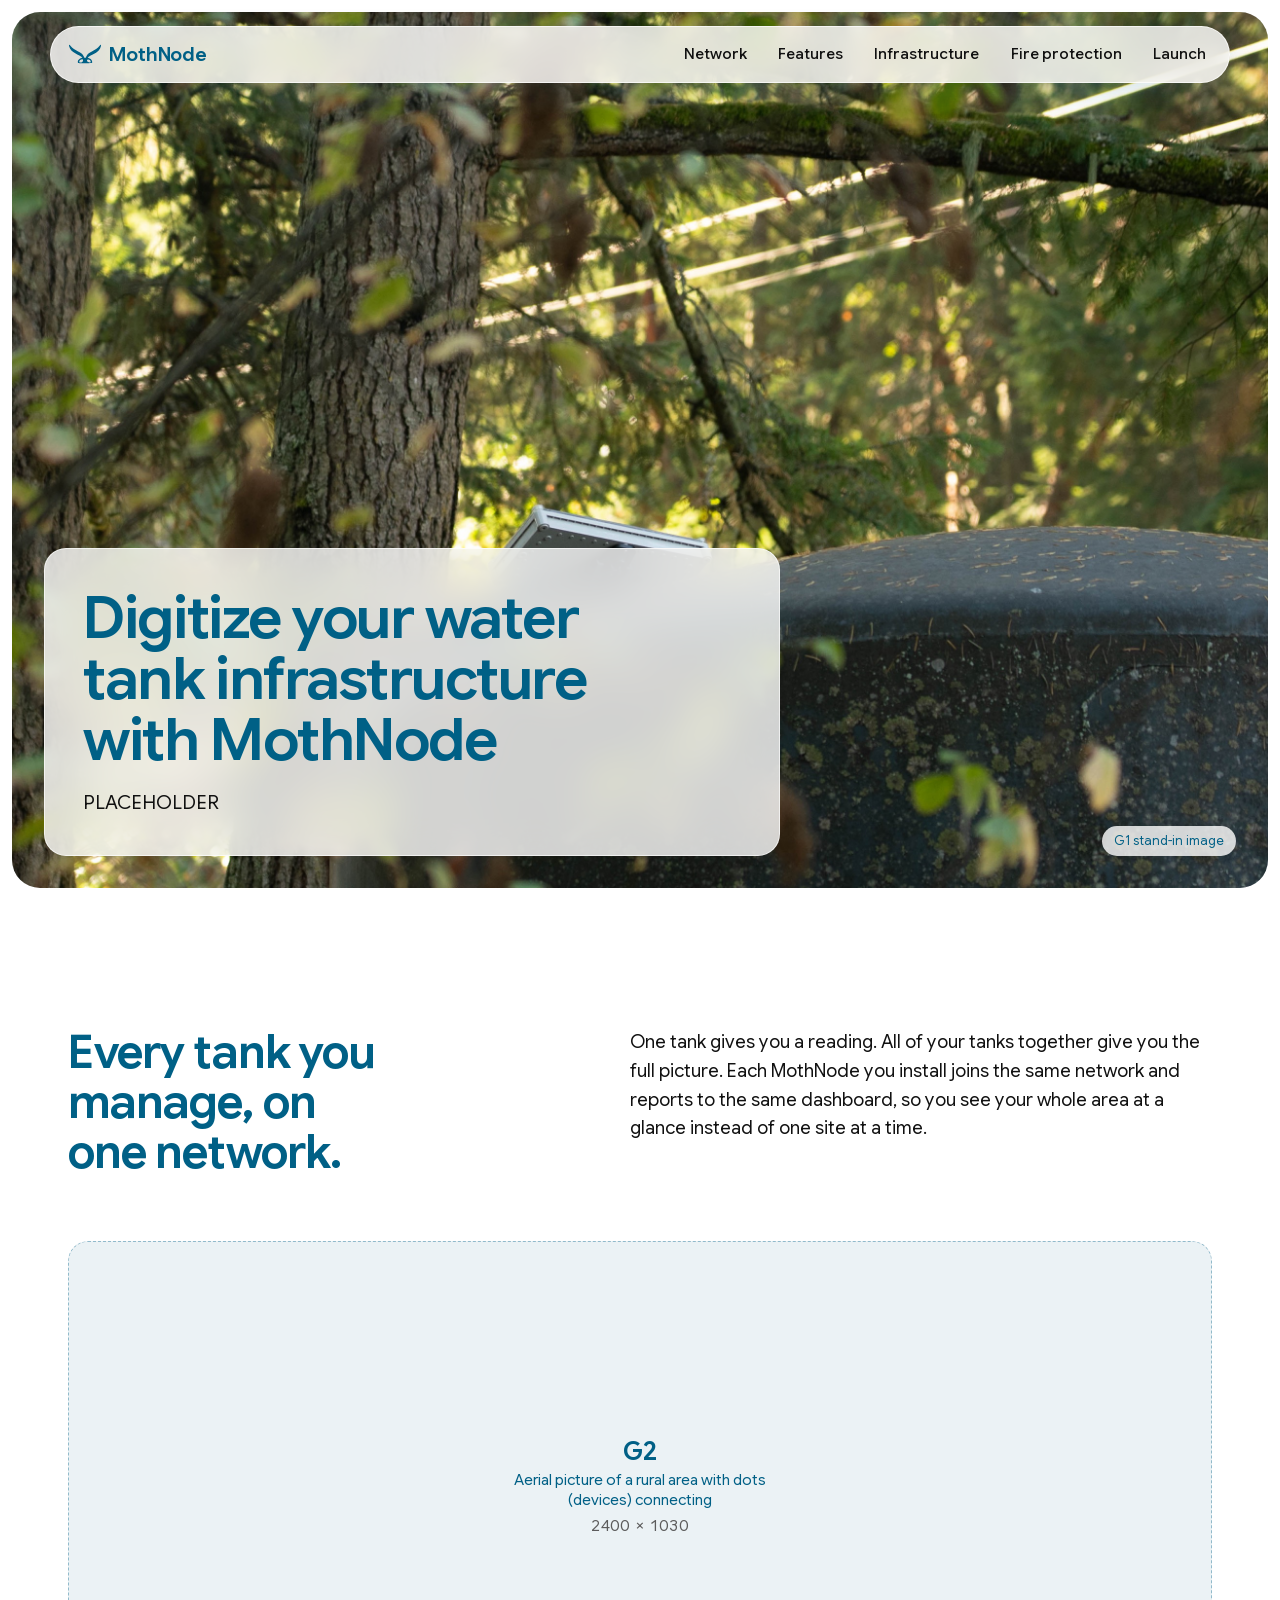
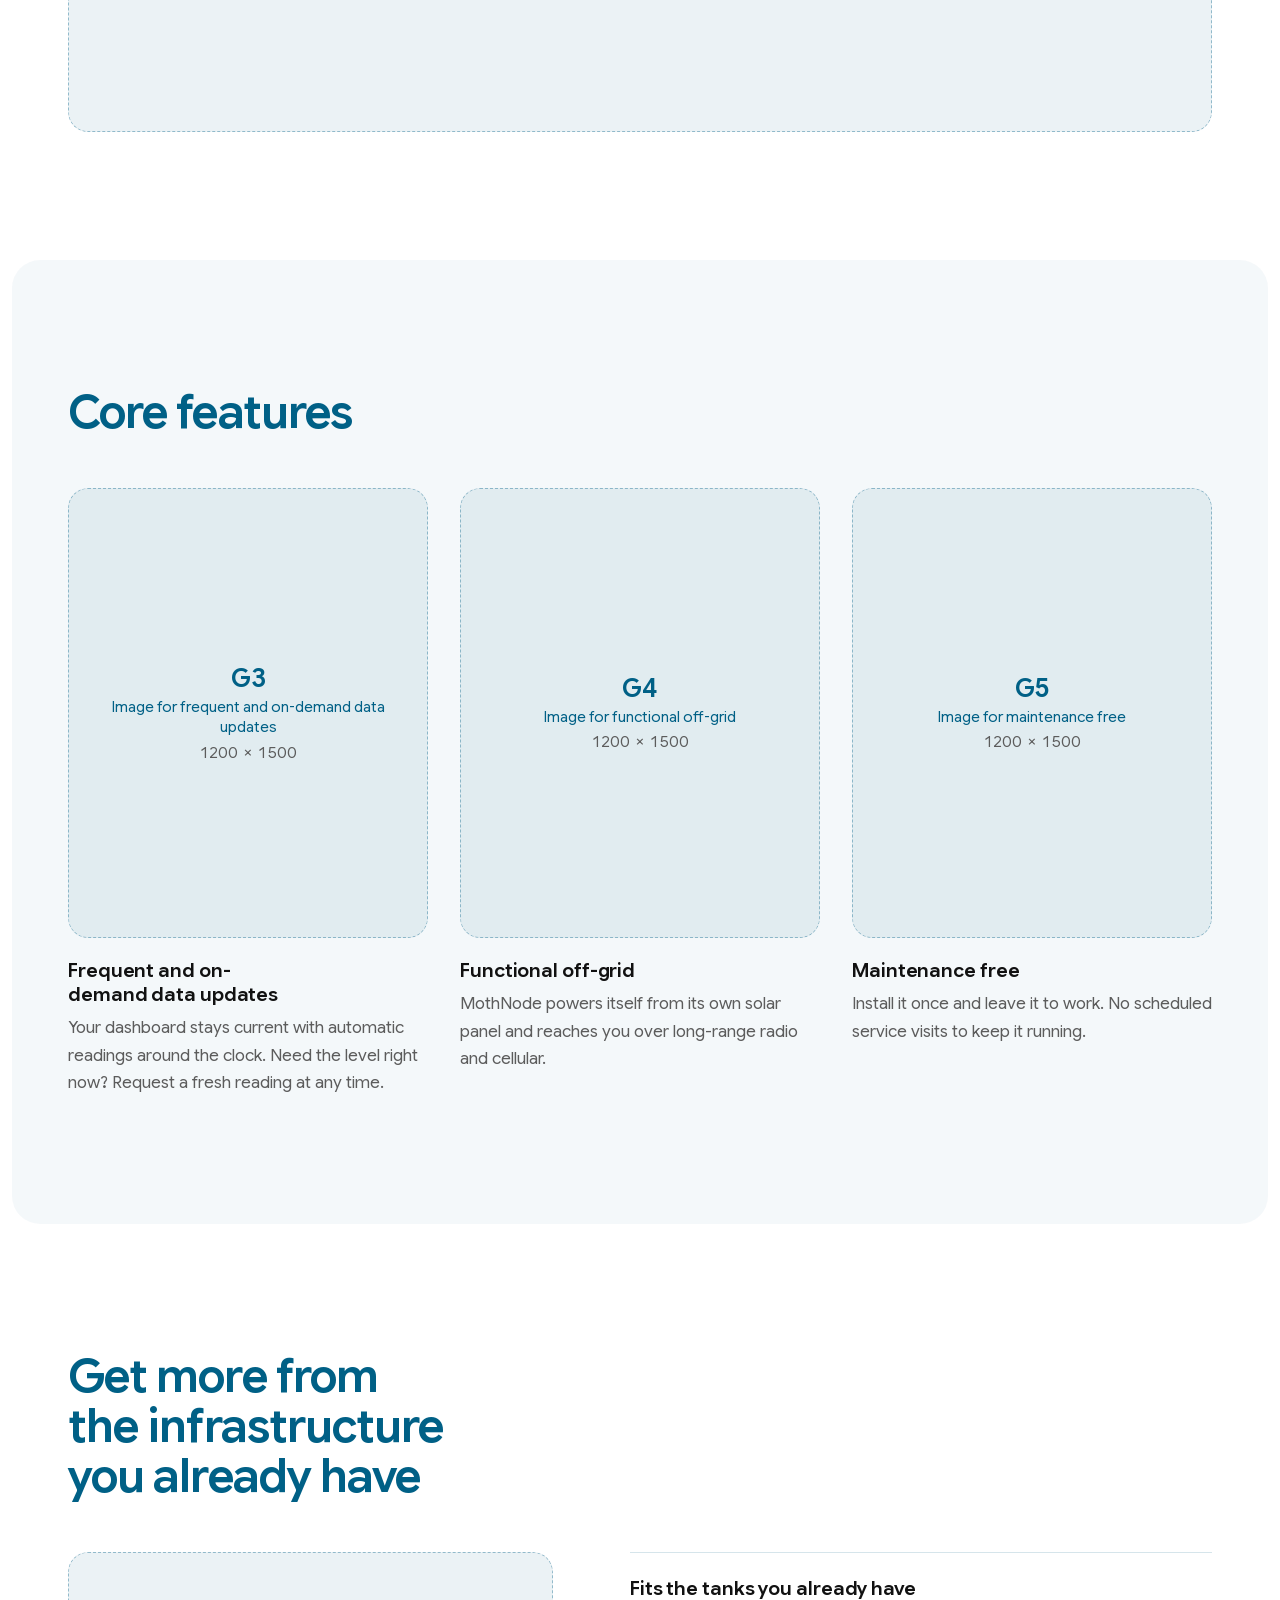
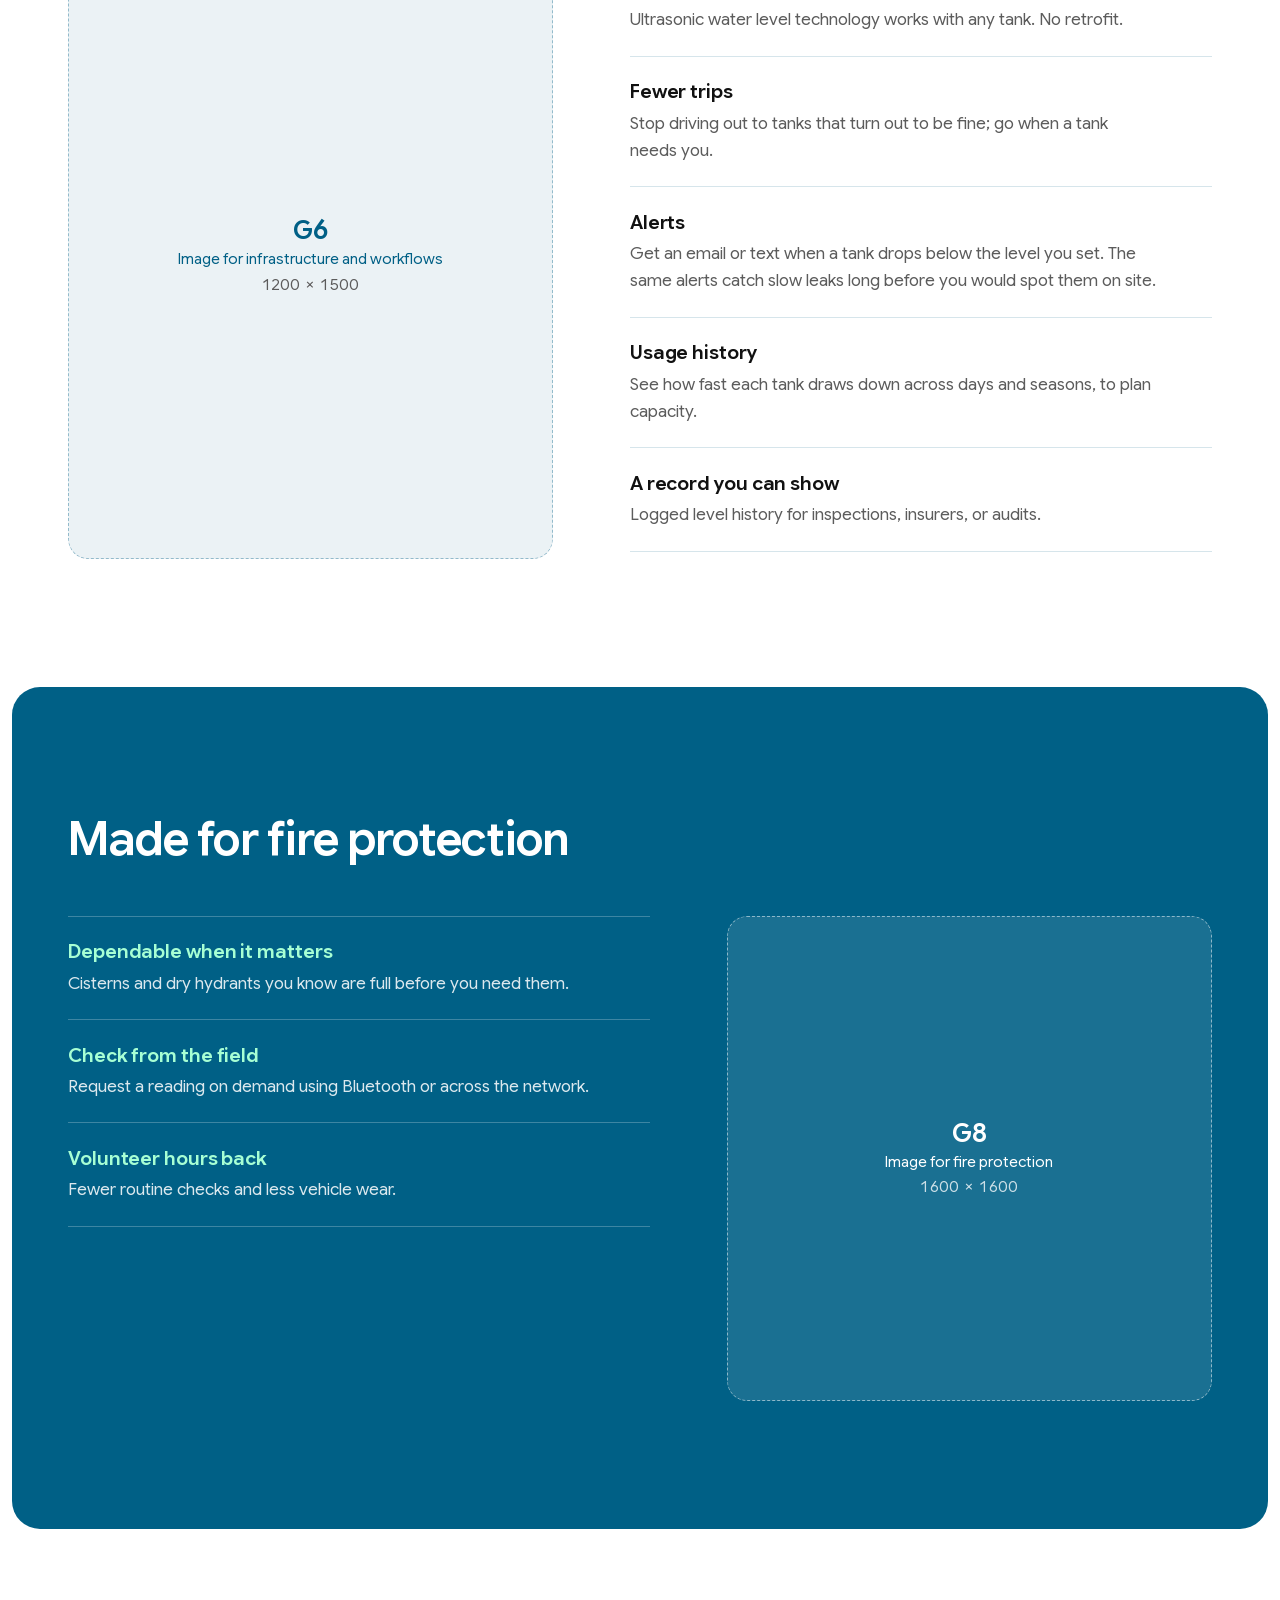
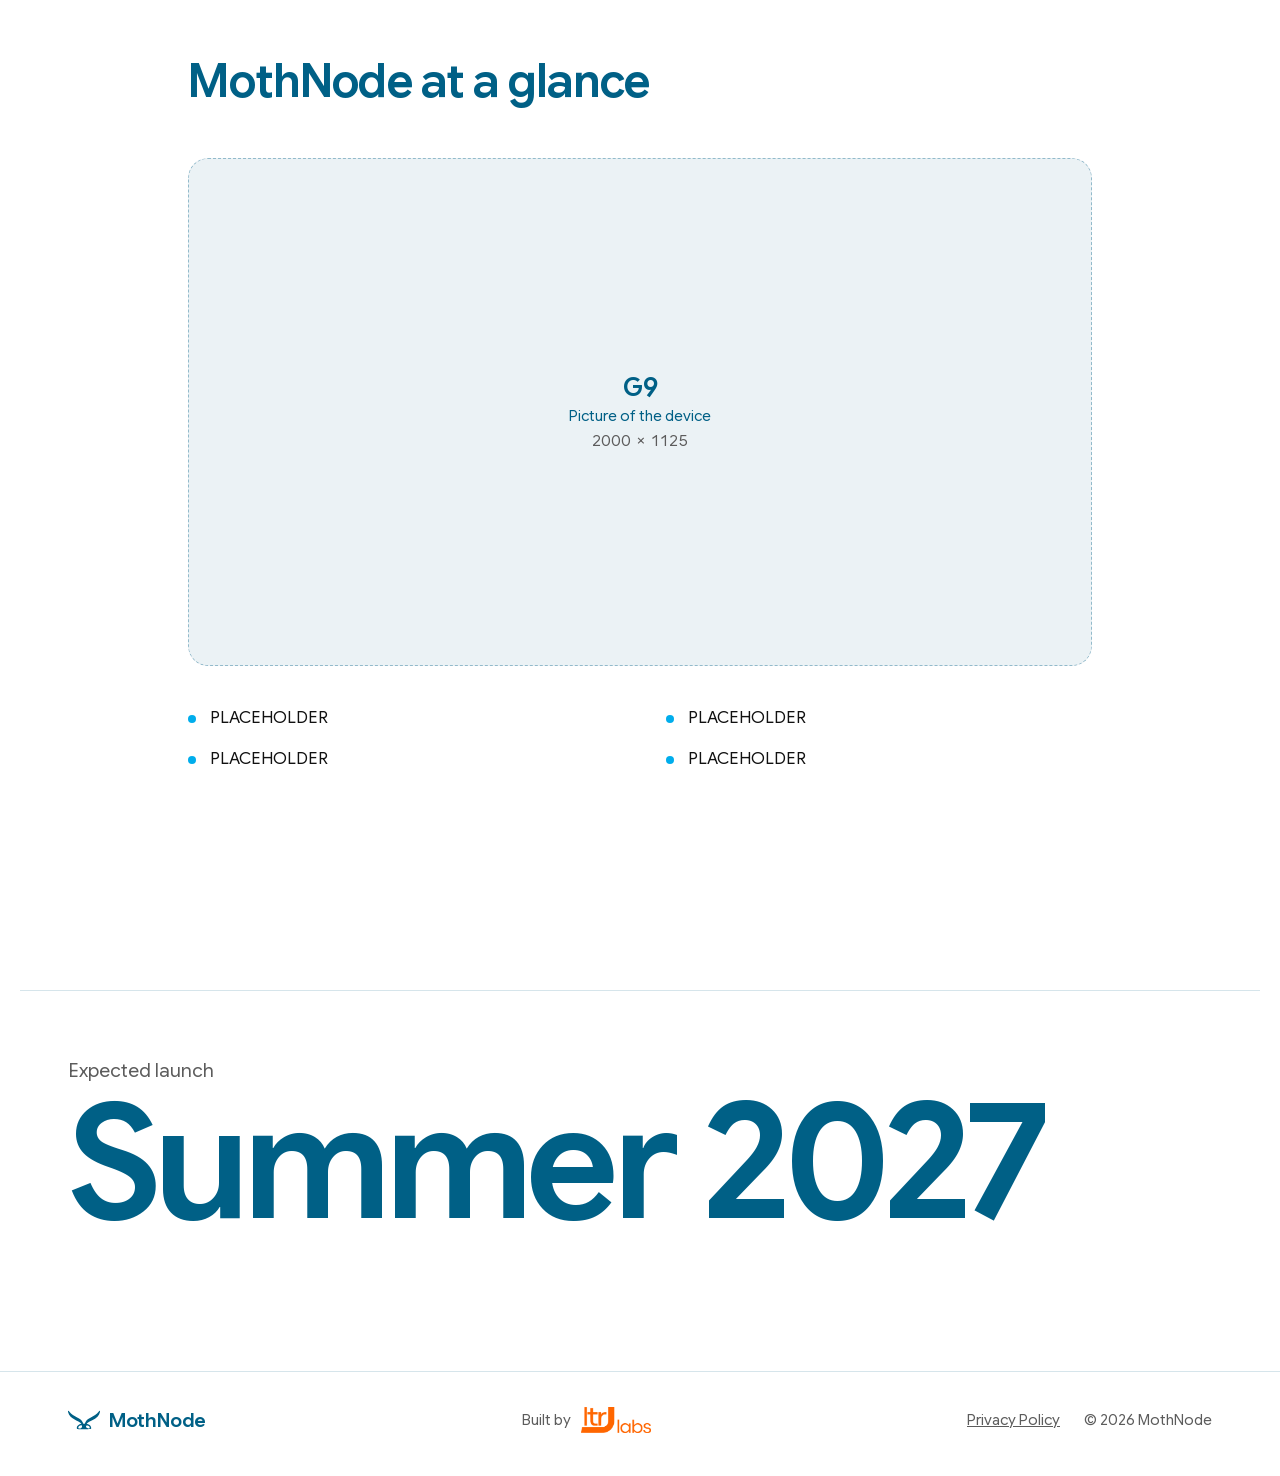
==== commit 080cada0: "Draft the rebuilt main page Replace the template-derived front page with a seven-section draft: hero" ====
--- a/index.html
+++ b/index.html
@@ -4,279 +4,235 @@
 <head>
     <meta charset="UTF-8">
     <meta name="viewport" content="width=device-width, initial-scale=1.0">
-    <title>MothNode | Remote Water Tank Monitoring</title>
+    <title>MothNode | Digitize your water tank infrastructure</title>
     <meta name="description"
-        content="MothNode is a remote tank monitoring system for rural fire departments. Automated water-level and battery monitoring for fire cisterns and dry hydrants, with instant alerts.">
+        content="MothNode puts your water tanks on one network, with frequent and on-demand level readings, off-grid operation, and no maintenance. Launching summer 2027.">
     <link rel="icon" href="images/favicon.svg" type="image/svg+xml">
     <link rel="preload" href="fonts/GoogleSansFlex-latin.woff2" as="font" type="font/woff2" crossorigin>
-    <link rel="stylesheet" href="mothnode.css">
+    <link rel="stylesheet" href="site.css">
 </head>
 
 <body>
-    <a href="#product" class="skip-link">Skip to content</a>
-
-    <nav id="navbar">
-        <div class="nav-container">
-            <a href="#product" class="logo-link">
-                <img class="logo-mark" src="images/logo.svg" alt="" width="36" height="36">
-                <span class="logo-text">MothNode</span>
+    <a href="#network" class="skip-link">Skip to content</a>
+
+    <header class="site-nav" id="siteNav">
+        <a href="#top" class="brand">
+            <img src="images/logo.svg" alt="" width="32" height="32">
+            <span>MothNode</span>
+        </a>
+        <nav aria-label="Page sections">
+            <ul class="nav-links" id="navLinks">
+                <li><a href="#network">Network</a></li>
+                <li><a href="#features">Features</a></li>
+                <li><a href="#infrastructure">Infrastructure</a></li>
+                <li><a href="#fire">Fire protection</a></li>
+                <li><a href="#launch">Launch</a></li>
+            </ul>
+        </nav>
+        <button class="nav-toggle" id="navToggle" type="button" aria-expanded="false" aria-controls="navLinks">
+            Menu
+        </button>
+    </header>
+
+    <main>
+        <!-- 1. Hero ------------------------------------------------------- -->
+        <section class="hero" id="top">
+            <div class="hero-frame">
+                <!-- Slot G1. Stand-in photo until the real hero graphic exists. -->
+                <img class="hero-bg" src="images/R3view3.jpg"
+                    alt="A MothNode unit mounted on top of a water tank, seen through the trees" width="3200"
+                    height="1800" fetchpriority="high">
+                <div class="hero-panel">
+                    <h1>Digitize your water tank infrastructure with MothNode</h1>
+                    <p class="hero-sub">PLACEHOLDER</p>
+                </div>
+                <p class="slot-note">G1 stand-in image</p>
+            </div>
+        </section>
+
+        <!-- 2. The network ------------------------------------------------ -->
+        <section class="section" id="network">
+            <div class="container">
+                <div class="split">
+                    <h2>Every tank you manage, on one network.</h2>
+                    <div class="lead">
+                        <p>One tank gives you a reading. All of your tanks together give you the full picture. Each
+                            MothNode you install joins the same network and reports to the same dashboard, so you see
+                            your whole area at a glance instead of one site at a time.</p>
+                    </div>
+                </div>
+                <figure class="media media--wide">
+                    <div class="media-slot">
+                        <strong>G2</strong>
+                        <span>Aerial picture of a rural area with dots (devices) connecting</span>
+                        <span class="media-size">2400 × 1030</span>
+                    </div>
+                </figure>
+            </div>
+        </section>
+
+        <!-- 3. Core features ---------------------------------------------- -->
+        <section class="band band--soft" id="features">
+            <div class="container">
+                <h2>Core features</h2>
+                <div class="feature-grid">
+                    <article class="feature">
+                        <figure class="media media--tall">
+                            <div class="media-slot">
+                                <strong>G3</strong>
+                                <span>Image for frequent and on-demand data updates</span>
+                                <span class="media-size">1200 × 1500</span>
+                            </div>
+                        </figure>
+                        <h3>Frequent and on-demand data updates</h3>
+                        <p>Your dashboard stays current with automatic readings around the clock. Need the level right
+                            now? Request a fresh reading at any time.</p>
+                    </article>
+
+                    <article class="feature">
+                        <figure class="media media--tall">
+                            <div class="media-slot">
+                                <strong>G4</strong>
+                                <span>Image for functional off-grid</span>
+                                <span class="media-size">1200 × 1500</span>
+                            </div>
+                        </figure>
+                        <h3>Functional off-grid</h3>
+                        <p>MothNode powers itself from its own solar panel and reaches you over long-range radio and
+                            cellular.</p>
+                    </article>
+
+                    <article class="feature">
+                        <figure class="media media--tall">
+                            <div class="media-slot">
+                                <strong>G5</strong>
+                                <span>Image for maintenance free</span>
+                                <span class="media-size">1200 × 1500</span>
+                            </div>
+                        </figure>
+                        <h3>Maintenance free</h3>
+                        <p>Install it once and leave it to work. No scheduled service visits to keep it running.</p>
+                    </article>
+                </div>
+            </div>
+        </section>
+
+        <!-- 4. Existing infrastructure and workflows ---------------------- -->
+        <section class="section" id="infrastructure">
+            <div class="container">
+                <h2>Get more from the infrastructure you already have</h2>
+                <div class="detail">
+                    <figure class="media media--tall detail-media">
+                        <div class="media-slot">
+                            <strong>G6</strong>
+                            <span>Image for infrastructure and workflows</span>
+                            <span class="media-size">1200 × 1500</span>
+                        </div>
+                    </figure>
+                    <ul class="points">
+                        <li>
+                            <h3>Fits the tanks you already have</h3>
+                            <p>Ultrasonic water level technology works with any tank. No retrofit.</p>
+                        </li>
+                        <li>
+                            <h3>Fewer trips</h3>
+                            <p>Stop driving out to tanks that turn out to be fine; go when a tank needs you.</p>
+                        </li>
+                        <li>
+                            <h3>Alerts</h3>
+                            <p>Get an email or text when a tank drops below the level you set. The same alerts catch
+                                slow leaks long before you would spot them on site.</p>
+                        </li>
+                        <li>
+                            <h3>Usage history</h3>
+                            <p>See how fast each tank draws down across days and seasons, to plan capacity.</p>
+                        </li>
+                        <li>
+                            <h3>A record you can show</h3>
+                            <p>Logged level history for inspections, insurers, or audits.</p>
+                        </li>
+                    </ul>
+                </div>
+            </div>
+        </section>
+
+        <!-- 5. Fire protection -------------------------------------------- -->
+        <section class="band band--brand" id="fire">
+            <div class="container">
+                <h2>Made for fire protection</h2>
+                <div class="detail detail--reverse">
+                    <ul class="points">
+                        <li>
+                            <h3>Dependable when it matters</h3>
+                            <p>Cisterns and dry hydrants you know are full before you need them.</p>
+                        </li>
+                        <li>
+                            <h3>Check from the field</h3>
+                            <p>Request a reading on demand using Bluetooth or across the network.</p>
+                        </li>
+                        <li>
+                            <h3>Volunteer hours back</h3>
+                            <p>Fewer routine checks and less vehicle wear.</p>
+                        </li>
+                    </ul>
+                    <figure class="media media--square">
+                        <div class="media-slot">
+                            <strong>G8</strong>
+                            <span>Image for fire protection</span>
+                            <span class="media-size">1600 × 1600</span>
+                        </div>
+                    </figure>
+                </div>
+            </div>
+        </section>
+
+        <!-- 6. Product summary -------------------------------------------- -->
+        <section class="section" id="summary">
+            <div class="container container--narrow">
+                <h2>MothNode at a glance</h2>
+                <figure class="media media--device">
+                    <div class="media-slot">
+                        <strong>G9</strong>
+                        <span>Picture of the device</span>
+                        <span class="media-size">2000 × 1125</span>
+                    </div>
+                </figure>
+                <ul class="summary-list">
+                    <li>PLACEHOLDER</li>
+                    <li>PLACEHOLDER</li>
+                    <li>PLACEHOLDER</li>
+                    <li>PLACEHOLDER</li>
+                </ul>
+            </div>
+        </section>
+
+        <!-- 7. Launch ----------------------------------------------------- -->
+        <section class="launch" id="launch">
+            <div class="container">
+                <p class="launch-label">Expected launch</p>
+                <p class="launch-date">Summer 2027</p>
+            </div>
+        </section>
+    </main>
+
+    <footer class="site-footer">
+        <div class="container footer-row">
+            <a href="#top" class="brand">
+                <img src="images/logo.svg" alt="" width="28" height="28">
+                <span>MothNode</span>
             </a>
-            <ul class="nav-links">
-                <li><a href="#product" class="nav-link active">Product</a></li>
-                <li><a href="#features" class="nav-link">Features</a></li>
-                <li><a href="buy/" class="nav-cta">Buy Now</a></li>
-            </ul>
-            <button class="menu-toggle" id="menuToggle" type="button" aria-label="Toggle menu" aria-expanded="false"
-                aria-controls="mobileNav">
-                <span></span>
-                <span></span>
-                <span></span>
-            </button>
-        </div>
-    </nav>
-
-    <div class="mobile-nav" id="mobileNav">
-        <ul class="mobile-nav-links">
-            <li><a href="#product">Product</a></li>
-            <li><a href="#features">Features</a></li>
-            <li><a href="buy/">Buy</a></li>
-        </ul>
-    </div>
-
-    <main>
-        <section class="hero" id="product">
-            <div class="hero-container">
-                <div class="hero-left">
-                    <h1 class="hero-title">Real-Time Monitoring for Large Volume Water Cisterns</h1>
-                    <p class="hero-description">
-                        MothNode upgrades new and existing infrastructure to provide on demand level readings.
-                    </p>
-                    <div class="hero-stats">
-                        <div class="stat">
-                            <span class="stat-number">Readings</span>
-                            <span class="stat-label">Within seconds</span>
-                        </div>
-                        <div class="stat">
-                            <span class="stat-number">Maintenance</span>
-                            <span class="stat-label">Free</span>
-                        </div>
-                        <div class="stat">
-                            <span class="stat-number">96+</span>
-                            <span class="stat-label">Updates daily</span>
-                        </div>
-                    </div>
-                    <div class="cta-group">
-                        <a href="buy/" class="cta-button primary">Buy Now</a>
-                        <a href="#features" class="cta-button outline">See Features</a>
-                    </div>
-                </div>
-
-                <div class="hero-right">
-                    <div class="hero-media">
-                        <div class="carousel-slide active">
-                            <img src="images/R3view1.png"
-                                alt="A large water cistern at a wooded rural site, with a MothNode unit mounted on its lid"
-                                width="922" height="878" fetchpriority="high">
-                        </div>
-                        <!-- Portrait shot with empty canopy above: anchor to the bottom so the
-                             unit and lid stay in frame when the hero crops it. -->
-                        <div class="carousel-slide">
-                            <img src="images/R3view2.png"
-                                alt="Close-up of a MothNode unit and its solar panel on a cistern lid, under the forest canopy"
-                                width="526" height="804" loading="lazy" style="object-position: center bottom">
-                        </div>
-                        <div class="carousel-slide">
-                            <img src="images/R3view3.jpg"
-                                alt="A MothNode unit on top of a cistern, seen through the trees"
-                                width="3200" height="1800" loading="lazy">
-                        </div>
-                        <div class="carousel-indicators" role="tablist" aria-label="Choose image">
-                            <button class="indicator active" type="button" role="tab" aria-selected="true"
-                                aria-label="Image 1"></button>
-                            <button class="indicator" type="button" role="tab" aria-selected="false"
-                                aria-label="Image 2"></button>
-                            <button class="indicator" type="button" role="tab" aria-selected="false"
-                                aria-label="Image 3"></button>
-                        </div>
-                    </div>
-                </div>
-            </div>
-        </section>
-
-        <section class="features" id="features">
-            <div class="section-header">
-                <h2 class="section-title">Why departments trust MothNode</h2>
-                <p class="section-subtitle">Reliable monitoring for fire protection and critical water access.</p>
-            </div>
-
-            <div class="feature-grid">
-                <article class="feature-card">
-                    <div class="card-body">
-                        <span class="card-badge">Live</span>
-                        <h3 class="card-title">24/7 Visibility</h3>
-                        <p class="card-subtitle">Track tank levels and system health from any device.</p>
-                        <p class="card-meta">Real-time data</p>
-                    </div>
-                </article>
-
-                <article class="feature-card">
-                    <div class="card-body">
-                        <span class="card-badge">Alert</span>
-                        <h3 class="card-title">Instant Alerts</h3>
-                        <p class="card-subtitle">Notify responders the moment conditions shift.</p>
-                        <p class="card-meta">Immediate</p>
-                    </div>
-                </article>
-
-                <article class="feature-card">
-                    <div class="card-body">
-                        <span class="card-badge">Low Effort</span>
-                        <h3 class="card-title">Low Maintenance</h3>
-                        <p class="card-subtitle">Reduce routine checks and keep crews focused on response.</p>
-                        <p class="card-meta">Less manual work</p>
-                    </div>
-                </article>
-
-                <article class="feature-card">
-                    <div class="card-body">
-                        <span class="card-badge">Universal</span>
-                        <h3 class="card-title">Built for Remote Sites</h3>
-                        <p class="card-subtitle">Deploy at cisterns, dry hydrants, and off-grid locations.</p>
-                        <p class="card-meta">Field ready</p>
-                    </div>
-                </article>
-            </div>
-
-            <div class="highlights">
-                <div class="highlight-item">
-                    <div class="highlight-icon">
-                        <svg viewBox="0 0 24 24" fill="none" stroke="currentColor" stroke-width="2"
-                            stroke-linecap="round" stroke-linejoin="round" aria-hidden="true">
-                            <path d="M5 12.55a11 11 0 0 1 14.08 0" />
-                            <path d="M1.42 9a16 16 0 0 1 21.16 0" />
-                            <path d="M8.53 16.11a6 6 0 0 1 6.95 0" />
-                            <line x1="12" y1="20" x2="12.01" y2="20" />
-                        </svg>
-                    </div>
-                    <h3 class="highlight-title">Remote Monitoring</h3>
-                    <p class="highlight-desc">Check tank status, level trends, and system health from any location.</p>
-                </div>
-
-                <div class="highlight-item">
-                    <div class="highlight-icon">
-                        <svg viewBox="0 0 24 24" fill="none" stroke="currentColor" stroke-width="2"
-                            stroke-linecap="round" stroke-linejoin="round" aria-hidden="true">
-                            <path d="M18 8A6 6 0 0 0 6 8c0 7-3 9-3 9h18s-3-2-3-9" />
-                            <path d="M13.73 21a2 2 0 0 1-3.46 0" />
-                        </svg>
-                    </div>
-                    <h3 class="highlight-title">Automated Alerts</h3>
-                    <p class="highlight-desc">Know immediately when a source drops below expected capacity, or request
-                        an instant status check from the field.</p>
-                </div>
-
-                <div class="highlight-item">
-                    <div class="highlight-icon">
-                        <svg viewBox="0 0 24 24" fill="none" stroke="currentColor" stroke-width="2"
-                            stroke-linecap="round" stroke-linejoin="round" aria-hidden="true">
-                            <path d="M12 22s8-4 8-10V5l-8-3-8 3v7c0 6 8 10 8 10z" />
-                        </svg>
-                    </div>
-                    <h3 class="highlight-title">Field-Safe Hardware</h3>
-                    <p class="highlight-desc">Durable, low-maintenance monitoring built for demanding conditions.</p>
-                </div>
-            </div>
-        </section>
-
-        <section class="product-description" aria-labelledby="product-description-title">
-            <div class="product-description-content">
-                <h2 id="product-description-title">A dependable monitoring solution for critical water access</h2>
-                <p>MothNode is a remote tank monitoring system built for rural fire departments that depend on fire
-                    cisterns and dry hydrants for fire protection. Using low-power electronics, long-range LoRa and
-                    cellular telemetry, and precise liquid-level sensing, it automates water-level and battery
-                    monitoring, sends email and SMS alerts when thresholds are crossed, and supports on-demand checks.
-                    Every unit reports into the MothNode Dashboard, keeping critical water sources dependable across
-                    departments.</p>
-            </div>
-        </section>
-        <section class="trust" id="trust" aria-labelledby="trust-title">
-            <div class="trust-inner">
-                <div class="section-header">
-                    <h2 class="section-title" id="trust-title">Why you should trust us</h2>
-                    <p class="section-subtitle">MothNode is built by LTRJ Labs and proven on the cisterns at our own
-                        test site.</p>
-                </div>
-
-                <div class="trust-grid">
-                    <div class="trust-item">
-                        <h3 class="trust-item-title">Proven where it has to work</h3>
-                        <p class="trust-item-desc">Our test site at Willis Point runs on fire cisterns and dry hydrants
-                            because city water simply is not available there. MothNode was built for that reality and
-                            is running on those tanks now, not on a bench.</p>
-                    </div>
-
-                    <div class="trust-item">
-                        <h3 class="trust-item-title">Fits the tanks you already have</h3>
-                        <p class="trust-item-desc">MothNode measures distance, so it works with any tank. Setup takes
-                            minutes and asks for two numbers: the maximum height and the empty floor height. No
-                            retrofit, no replacing what already works.</p>
-                    </div>
-
-                    <div class="trust-item">
-                        <h3 class="trust-item-title">Catches what an inspection cannot</h3>
-                        <p class="trust-item-desc">Cracked tanks and buried plumbing leak slowly and stay invisible from
-                            the surface. MothNode reads levels closely enough to separate a real loss from normal
-                            evaporation, logs the rate, and flags the tank for service.</p>
-                    </div>
-
-                    <div class="trust-item">
-                        <h3 class="trust-item-title">Fewer trips, less wear</h3>
-                        <p class="trust-item-desc">Manual checks mean long drives on rural roads to tanks that were
-                            probably fine. MothNode turns that into a proactive system, so a chief dispatches a crew
-                            when a tank asks for it and saves the volunteer hours and vehicle wear otherwise spent
-                            confirming nothing changed.</p>
-                    </div>
-                </div>
-
-                <div class="trust-cta">
-                    <a href="https://ltrjlabs.com" class="cta-button primary" target="_blank"
-                        rel="noopener noreferrer">Meet the creators</a>
-                </div>
-            </div>
-        </section>
-
-    </main>
-
-    <footer>
-        <div class="footer-content">
-            <div class="footer-brand">
-                <h2>MothNode</h2>
-                <p>Remote monitoring for fire protection, dry hydrants, and critical water infrastructure.</p>
-                <div class="social-links">
-                    <!-- TODO: point this at the real LinkedIn page. -->
-                    <a href="#" class="social-link" aria-label="LinkedIn">
-                        <svg viewBox="0 0 24 24" fill="currentColor" aria-hidden="true">
-                            <path
-                                d="M6.9 21H3.6V9.2h3.3V21zM5.2 7.8A1.9 1.9 0 1 1 5.2 4a1.9 1.9 0 0 1 0 3.8zM21 21h-3.3v-5.7c0-1.4 0-3.2-1.9-3.2s-2.2 1.5-2.2 3.1V21H10.3V9.2h3.1v1.6h.1a3.5 3.5 0 0 1 3.1-1.7c3.3 0 4 2.2 4 5V21z" />
-                        </svg>
-                    </a>
-                </div>
-            </div>
-        </div>
-        <div class="footer-bottom">
-            <p>&copy; 2026 MothNode. All rights reserved. |
-                <a href="privacy/" class="footer-link">Privacy Policy</a> | Built for dependable field operations.
+            <a class="built-by" href="https://ltrjlabs.com" target="_blank" rel="noopener noreferrer">
+                <span>Built by</span>
+                <img src="images/LtrjLogo.png" alt="LTRJ Labs" width="7193" height="2649" loading="lazy">
+            </a>
+            <p class="footer-legal">
+                <a href="privacy/">Privacy Policy</a>
+                <span>&copy; 2026 MothNode</span>
             </p>
         </div>
-        <div class="powered-by">
-            <span class="powered-by-label">Powered by</span>
-            <a class="powered-by-link" href="https://ltrjlabs.com" target="_blank" rel="noopener noreferrer">
-                <img src="images/LtrjLogo.png" alt="LTRJ Labs" width="7193" height="2649">
-            </a>
-        </div>
     </footer>
 
-    <script src="mothnode.js"></script>
+    <script src="site.js"></script>
 </body>
 
 </html>
--- a/site.css
+++ b/site.css
@@ -0,0 +1,638 @@
+@charset "utf-8";
+
+/*
+	MothNode main page (draft build). See PLAN.md for section and slot notes.
+
+	Palette is the four authorized brand colors. Neutrals are grayscale; every
+	tint, rule, and shadow is the brand color at reduced alpha.
+*/
+
+/* Google Sans Flex (SIL OFL 1.1, see fonts/OFL.txt), variable weight 100-1000.
+   Self-hosted so visitors make no third-party requests. */
+@font-face {
+	font-family: "Google Sans Flex";
+	font-style: normal;
+	font-weight: 100 1000;
+	font-display: swap;
+	src: url("fonts/GoogleSansFlex-latin-ext.woff2") format("woff2");
+	unicode-range: U+0100-02BA, U+02BD-02C5, U+02C7-02CC, U+02CE-02D7, U+02DD-02FF, U+0304, U+0308, U+0329, U+1D00-1DBF, U+1E00-1E9F, U+1EF2-1EFF, U+2020, U+20A0-20AB, U+20AD-20C4, U+2113, U+2C60-2C7F, U+A720-A7FF;
+}
+
+@font-face {
+	font-family: "Google Sans Flex";
+	font-style: normal;
+	font-weight: 100 1000;
+	font-display: swap;
+	src: url("fonts/GoogleSansFlex-latin.woff2") format("woff2");
+	unicode-range: U+0000-00FF, U+0131, U+0152-0153, U+02BB-02BC, U+02C6, U+02DA, U+02DC, U+0304, U+0308, U+0329, U+2000-206F, U+20AC, U+2122, U+2191, U+2193, U+2212, U+2215, U+FEFF, U+FFFD;
+}
+
+:root {
+	/* Brand */
+	--brand: #006086;
+	--brand-accent: #00ADEC;
+	--brand-natural: #A7FFD4;
+
+	/* Neutrals */
+	--surface: #ffffff;
+	--ink: #111111;
+	--ink-muted: #5c5c5c;
+
+	/* Brand at alpha */
+	--tint-soft: rgba(0, 96, 134, 0.045);
+	--tint: rgba(0, 96, 134, 0.08);
+	--tint-line: rgba(0, 96, 134, 0.16);
+	--tint-line-strong: rgba(0, 96, 134, 0.38);
+	--shadow-float: 0 10px 30px rgba(0, 96, 134, 0.14);
+
+	/* Shape and rhythm */
+	--radius-panel: 28px;
+	--radius-media: 20px;
+	--frame-inset: 12px;
+	--gutter: clamp(1.25rem, 4vw, 3rem);
+	--section-gap: clamp(4.5rem, 10vw, 9rem);
+}
+
+*,
+*::before,
+*::after {
+	margin: 0;
+	padding: 0;
+	box-sizing: border-box;
+}
+
+html {
+	scroll-behavior: smooth;
+}
+
+body {
+	font-family: "Google Sans Flex", system-ui, -apple-system, "Segoe UI", Roboto, Helvetica, Arial, sans-serif;
+	font-size: 1.0625rem;
+	line-height: 1.6;
+	background: var(--surface);
+	color: var(--ink);
+	-webkit-font-smoothing: antialiased;
+	text-rendering: optimizeLegibility;
+}
+
+img,
+video {
+	display: block;
+	max-width: 100%;
+}
+
+ul {
+	list-style: none;
+}
+
+a {
+	color: inherit;
+}
+
+:focus-visible {
+	outline: 3px solid var(--brand-accent);
+	outline-offset: 3px;
+	border-radius: 6px;
+}
+
+.skip-link {
+	position: absolute;
+	top: 0.75rem;
+	left: 0.75rem;
+	z-index: 100;
+	padding: 0.6rem 1rem;
+	border-radius: 999px;
+	background: var(--brand);
+	color: #ffffff;
+	text-decoration: none;
+	transform: translateY(-200%);
+}
+
+.skip-link:focus {
+	transform: none;
+}
+
+/* Layout primitives ------------------------------------------------------ */
+
+.container {
+	width: 100%;
+	max-width: 1240px;
+	margin-inline: auto;
+	padding-inline: var(--gutter);
+}
+
+.container--narrow {
+	max-width: 1000px;
+}
+
+.section {
+	padding-block: var(--section-gap);
+}
+
+/* A band is a full-width rounded panel, inset from the viewport edge the same
+   way the hero frame is. */
+.band {
+	margin-inline: var(--frame-inset);
+	padding-block: var(--section-gap);
+	border-radius: var(--radius-panel);
+}
+
+.band--soft {
+	background: var(--tint-soft);
+}
+
+.band--brand {
+	background: var(--brand);
+	color: #ffffff;
+}
+
+.section,
+.band,
+.launch {
+	scroll-margin-top: 5.5rem;
+}
+
+/* Type --------------------------------------------------------------------- */
+
+h1,
+h2,
+h3 {
+	font-weight: 600;
+	text-wrap: balance;
+}
+
+h2 {
+	max-width: 20ch;
+	font-size: clamp(2rem, 3.6vw, 3.25rem);
+	line-height: 1.08;
+	letter-spacing: -0.02em;
+	color: var(--brand);
+}
+
+h3 {
+	font-size: clamp(1.2rem, 1.5vw, 1.375rem);
+	line-height: 1.25;
+	letter-spacing: -0.005em;
+}
+
+.band--brand h2 {
+	color: #ffffff;
+}
+
+/* Navigation --------------------------------------------------------------- */
+
+.site-nav {
+	position: fixed;
+	top: calc(var(--frame-inset) + 14px);
+	left: 50%;
+	z-index: 50;
+	display: flex;
+	align-items: center;
+	justify-content: space-between;
+	gap: 1rem;
+	width: min(1180px, calc(100% - 2 * (var(--frame-inset) + 14px)));
+	padding: 0.45rem 0.55rem 0.45rem 1.1rem;
+	border: 1px solid rgba(255, 255, 255, 0.7);
+	border-radius: 999px;
+	background: rgba(255, 255, 255, 0.82);
+	-webkit-backdrop-filter: blur(16px) saturate(1.4);
+	backdrop-filter: blur(16px) saturate(1.4);
+	box-shadow: var(--shadow-float);
+	transform: translateX(-50%);
+}
+
+.brand {
+	display: inline-flex;
+	align-items: center;
+	gap: 0.55rem;
+	font-size: 1.2rem;
+	font-weight: 600;
+	letter-spacing: -0.01em;
+	color: var(--brand);
+	text-decoration: none;
+}
+
+.brand img {
+	width: 32px;
+	height: 32px;
+}
+
+.nav-links {
+	display: flex;
+	align-items: center;
+	gap: 0.15rem;
+}
+
+.nav-links a {
+	display: block;
+	padding: 0.5rem 0.9rem;
+	border-radius: 999px;
+	font-size: 0.95rem;
+	font-weight: 500;
+	text-decoration: none;
+	transition: background-color 0.15s ease;
+}
+
+.nav-links a:hover {
+	background: var(--tint);
+}
+
+.nav-toggle {
+	display: none;
+	padding: 0.5rem 1rem;
+	border: 0;
+	border-radius: 999px;
+	background: var(--brand);
+	color: #ffffff;
+	font: inherit;
+	font-size: 0.95rem;
+	font-weight: 500;
+	cursor: pointer;
+}
+
+/* 1. Hero ------------------------------------------------------------------ */
+
+.hero {
+	padding: var(--frame-inset);
+}
+
+.hero-frame {
+	position: relative;
+	display: flex;
+	align-items: flex-end;
+	min-height: calc(100vh - 2 * var(--frame-inset));
+	min-height: calc(100svh - 2 * var(--frame-inset));
+	padding: clamp(0.75rem, 2.5vw, 2.25rem);
+	padding-top: 6.5rem;
+	border-radius: var(--radius-panel);
+	background: var(--tint);
+	overflow: hidden;
+}
+
+.hero-bg {
+	position: absolute;
+	inset: 0;
+	width: 100%;
+	height: 100%;
+	object-fit: cover;
+}
+
+.hero-panel {
+	position: relative;
+	max-width: 46rem;
+	padding: clamp(1.4rem, 3vw, 2.75rem);
+	border: 1px solid rgba(255, 255, 255, 0.65);
+	border-radius: 22px;
+	background: rgba(255, 255, 255, 0.8);
+	-webkit-backdrop-filter: blur(20px) saturate(1.3);
+	backdrop-filter: blur(20px) saturate(1.3);
+}
+
+.hero-panel h1 {
+	font-size: clamp(2.1rem, 4.6vw, 4.25rem);
+	line-height: 1.04;
+	letter-spacing: -0.025em;
+	color: var(--brand);
+}
+
+.hero-sub {
+	max-width: 34rem;
+	margin-top: 1.1rem;
+	font-size: clamp(1.05rem, 1.5vw, 1.3rem);
+	line-height: 1.45;
+}
+
+/* Small tag marking a temporary image. Remove with the stand-in. */
+.slot-note {
+	position: absolute;
+	right: clamp(0.75rem, 2.5vw, 2.25rem);
+	bottom: clamp(0.75rem, 2.5vw, 2.25rem);
+	padding: 0.3rem 0.75rem;
+	border-radius: 999px;
+	background: rgba(255, 255, 255, 0.8);
+	font-size: 0.8rem;
+	color: var(--brand);
+}
+
+/* Media slots -------------------------------------------------------------- */
+
+.media {
+	position: relative;
+	border-radius: var(--radius-media);
+	background: var(--tint);
+	overflow: hidden;
+}
+
+.media > img,
+.media > video {
+	width: 100%;
+	height: 100%;
+	object-fit: cover;
+}
+
+.media--wide {
+	aspect-ratio: 21 / 9;
+}
+
+.media--tall {
+	aspect-ratio: 4 / 5;
+}
+
+.media--square {
+	aspect-ratio: 1 / 1;
+}
+
+.media--device {
+	aspect-ratio: 16 / 9;
+}
+
+/* Placeholder label shown until a slot has its image or video. */
+.media-slot {
+	position: absolute;
+	inset: 0;
+	display: grid;
+	place-content: center;
+	justify-items: center;
+	gap: 0.3rem;
+	padding: 1.5rem;
+	border: 1.5px dashed var(--tint-line-strong);
+	border-radius: inherit;
+	text-align: center;
+	color: var(--brand);
+}
+
+.media-slot strong {
+	font-size: 1.6rem;
+	font-weight: 600;
+	line-height: 1.1;
+}
+
+.media-slot span {
+	max-width: 28ch;
+	font-size: 0.95rem;
+	line-height: 1.35;
+}
+
+.media-slot .media-size {
+	color: var(--ink-muted);
+	font-variant-numeric: tabular-nums;
+}
+
+.band--brand .media {
+	background: rgba(255, 255, 255, 0.1);
+}
+
+.band--brand .media-slot {
+	border-color: rgba(255, 255, 255, 0.5);
+	color: #ffffff;
+}
+
+.band--brand .media-slot .media-size {
+	color: rgba(255, 255, 255, 0.78);
+}
+
+/* 2. Network ----------------------------------------------------------------- */
+
+.split {
+	display: grid;
+	grid-template-columns: minmax(0, 5fr) minmax(0, 6fr);
+	gap: clamp(1.5rem, 6vw, 6rem);
+	align-items: start;
+	margin-bottom: clamp(2.5rem, 5vw, 4rem);
+}
+
+.lead p {
+	max-width: 38rem;
+	font-size: clamp(1.1rem, 1.45vw, 1.3rem);
+	line-height: 1.55;
+}
+
+/* 3. Core features ----------------------------------------------------------- */
+
+.feature-grid {
+	display: grid;
+	grid-template-columns: repeat(3, minmax(0, 1fr));
+	gap: clamp(1.25rem, 2.5vw, 2.25rem);
+	margin-top: clamp(2rem, 4vw, 3.5rem);
+}
+
+.feature h3 {
+	margin-top: 1.25rem;
+}
+
+.feature p {
+	max-width: 36ch;
+	margin-top: 0.5rem;
+	color: var(--ink-muted);
+}
+
+/* 4 and 5. Media beside a list of points ------------------------------------- */
+
+.detail {
+	display: grid;
+	grid-template-columns: minmax(0, 5fr) minmax(0, 6fr);
+	gap: clamp(2rem, 6vw, 6rem);
+	align-items: start;
+	margin-top: clamp(2rem, 4vw, 3.5rem);
+}
+
+.detail--reverse {
+	grid-template-columns: minmax(0, 6fr) minmax(0, 5fr);
+}
+
+.detail-media {
+	position: sticky;
+	top: 6.5rem;
+}
+
+.points li {
+	padding-block: 1.4rem;
+	border-top: 1px solid var(--tint-line);
+}
+
+.points li:last-child {
+	border-bottom: 1px solid var(--tint-line);
+}
+
+.points p {
+	max-width: 48ch;
+	margin-top: 0.4rem;
+	color: var(--ink-muted);
+}
+
+.band--brand .points li {
+	border-color: rgba(255, 255, 255, 0.24);
+}
+
+.band--brand .points h3 {
+	color: var(--brand-natural);
+}
+
+.band--brand .points p {
+	color: rgba(255, 255, 255, 0.86);
+}
+
+/* 6. Product summary --------------------------------------------------------- */
+
+#summary .media {
+	margin-top: clamp(2rem, 4vw, 3.5rem);
+}
+
+.summary-list {
+	display: grid;
+	grid-template-columns: repeat(2, minmax(0, 1fr));
+	gap: 0.9rem clamp(1.5rem, 4vw, 4rem);
+	margin-top: clamp(1.75rem, 3vw, 2.5rem);
+	font-size: clamp(1.05rem, 1.3vw, 1.2rem);
+}
+
+.summary-list li {
+	position: relative;
+	padding-left: 1.4rem;
+}
+
+.summary-list li::before {
+	content: "";
+	position: absolute;
+	left: 0;
+	top: 0.62em;
+	width: 0.5rem;
+	height: 0.5rem;
+	border-radius: 50%;
+	background: var(--brand-accent);
+}
+
+/* 7. Launch ------------------------------------------------------------------ */
+
+.launch {
+	padding-block: clamp(3rem, 7vw, 6rem) var(--section-gap);
+}
+
+.launch .container {
+	padding-top: clamp(2.5rem, 5vw, 4rem);
+	border-top: 1px solid var(--tint-line);
+}
+
+.launch-label {
+	font-size: clamp(1.1rem, 1.5vw, 1.3rem);
+	color: var(--ink-muted);
+}
+
+.launch-date {
+	font-size: clamp(3.25rem, 12.5vw, 10.5rem);
+	font-weight: 600;
+	line-height: 0.98;
+	letter-spacing: -0.04em;
+	color: var(--brand);
+}
+
+/* Footer --------------------------------------------------------------------- */
+
+.site-footer {
+	padding-block: 2rem 2.5rem;
+	border-top: 1px solid var(--tint-line);
+}
+
+.footer-row {
+	display: flex;
+	flex-wrap: wrap;
+	align-items: center;
+	justify-content: space-between;
+	gap: 1.25rem 2rem;
+}
+
+.built-by {
+	display: inline-flex;
+	align-items: center;
+	gap: 0.6rem;
+	font-size: 0.95rem;
+	color: var(--ink-muted);
+	text-decoration: none;
+}
+
+.built-by img {
+	width: auto;
+	height: 26px;
+}
+
+.footer-legal {
+	display: flex;
+	gap: 1.5rem;
+	font-size: 0.95rem;
+	color: var(--ink-muted);
+}
+
+.footer-legal a:hover {
+	color: var(--brand);
+}
+
+/* Narrow screens ------------------------------------------------------------- */
+
+@media (max-width: 900px) {
+	.nav-toggle {
+		display: block;
+	}
+
+	.nav-links {
+		position: absolute;
+		top: calc(100% + 8px);
+		left: 0;
+		right: 0;
+		display: none;
+		flex-direction: column;
+		align-items: stretch;
+		gap: 0;
+		padding: 0.5rem;
+		border-radius: 20px;
+		background: #ffffff;
+		box-shadow: var(--shadow-float);
+	}
+
+	.nav-links.is-open {
+		display: flex;
+	}
+
+	.nav-links a {
+		padding: 0.8rem 1rem;
+		border-radius: 14px;
+		font-size: 1.05rem;
+	}
+
+	.split,
+	.detail,
+	.detail--reverse {
+		grid-template-columns: minmax(0, 1fr);
+	}
+
+	.detail-media {
+		position: static;
+	}
+
+	.feature-grid {
+		grid-template-columns: minmax(0, 1fr);
+		gap: 2.5rem;
+	}
+
+	.media--wide {
+		aspect-ratio: 4 / 3;
+	}
+
+	.summary-list {
+		grid-template-columns: minmax(0, 1fr);
+	}
+
+	.footer-row {
+		flex-direction: column;
+		align-items: flex-start;
+	}
+}
+
+@media (prefers-reduced-motion: reduce) {
+	html {
+		scroll-behavior: auto;
+	}
+
+	.nav-links a {
+		transition: none;
+	}
+}
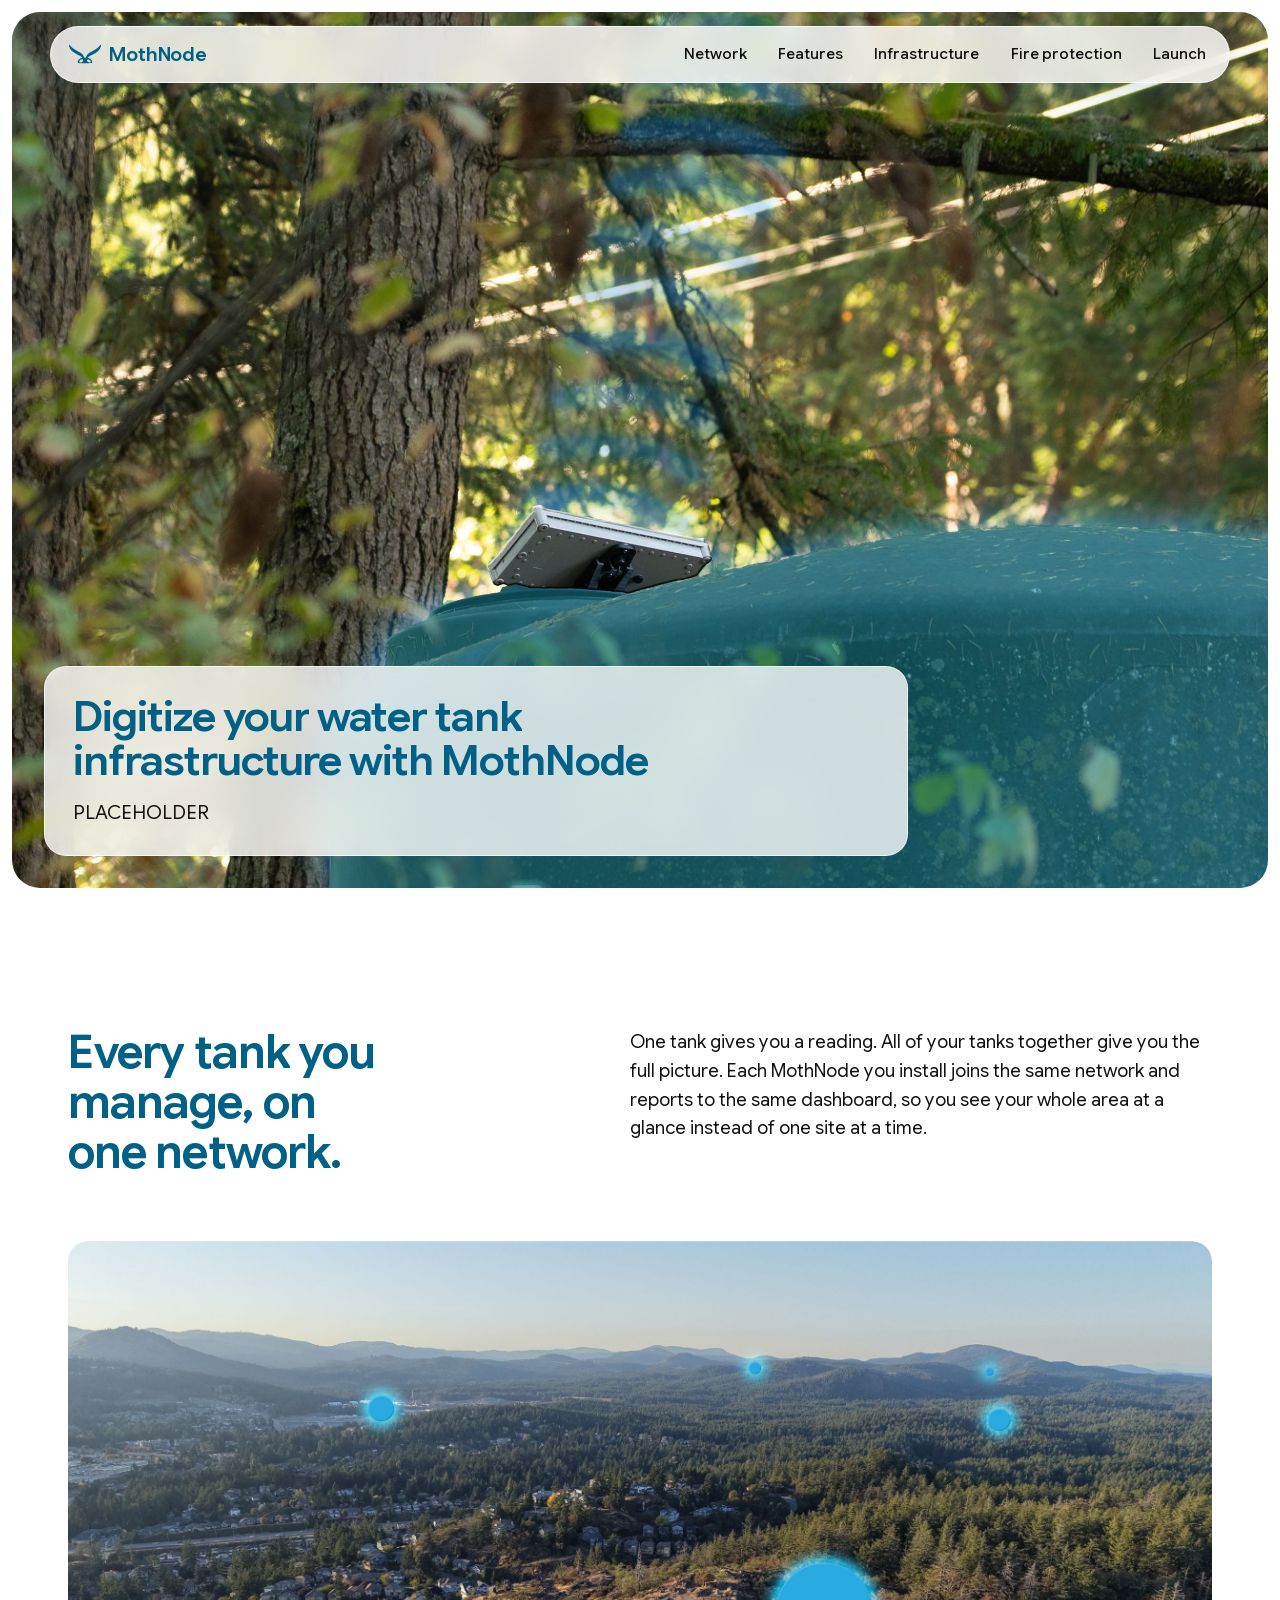
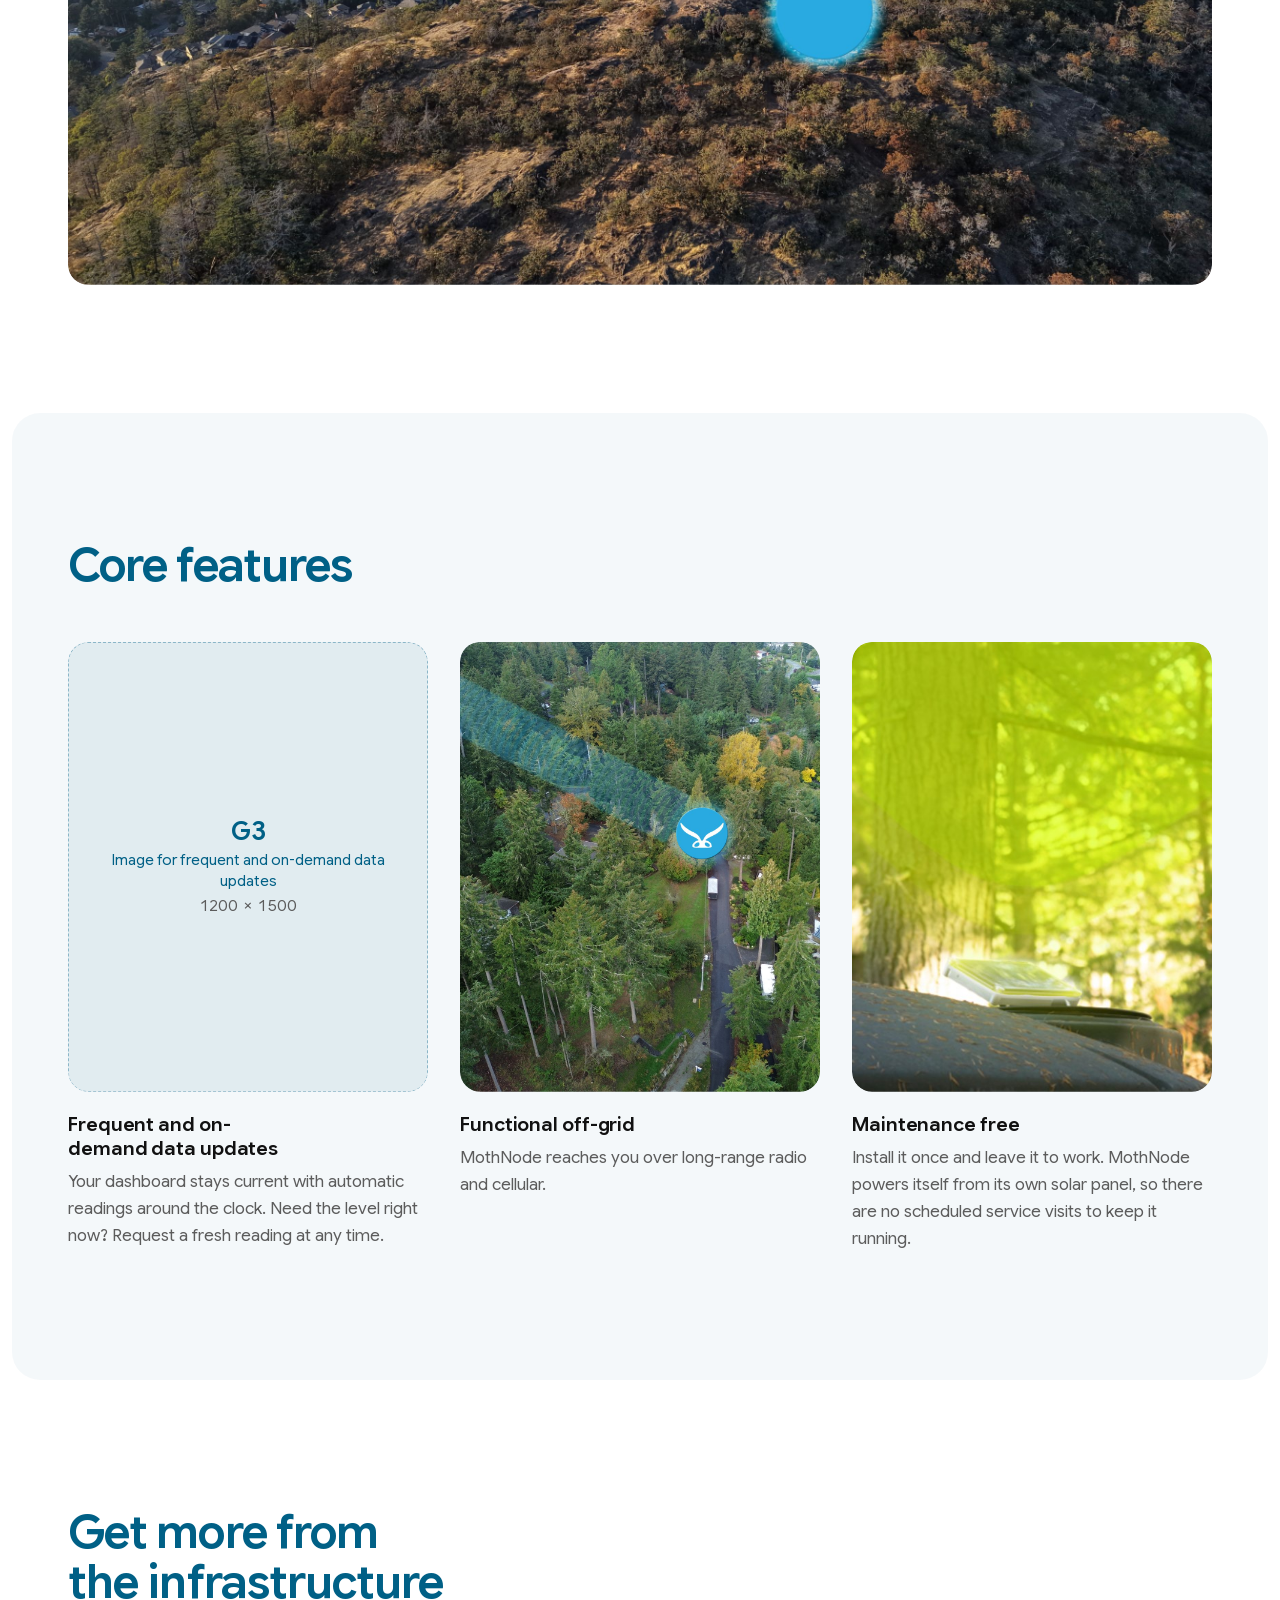
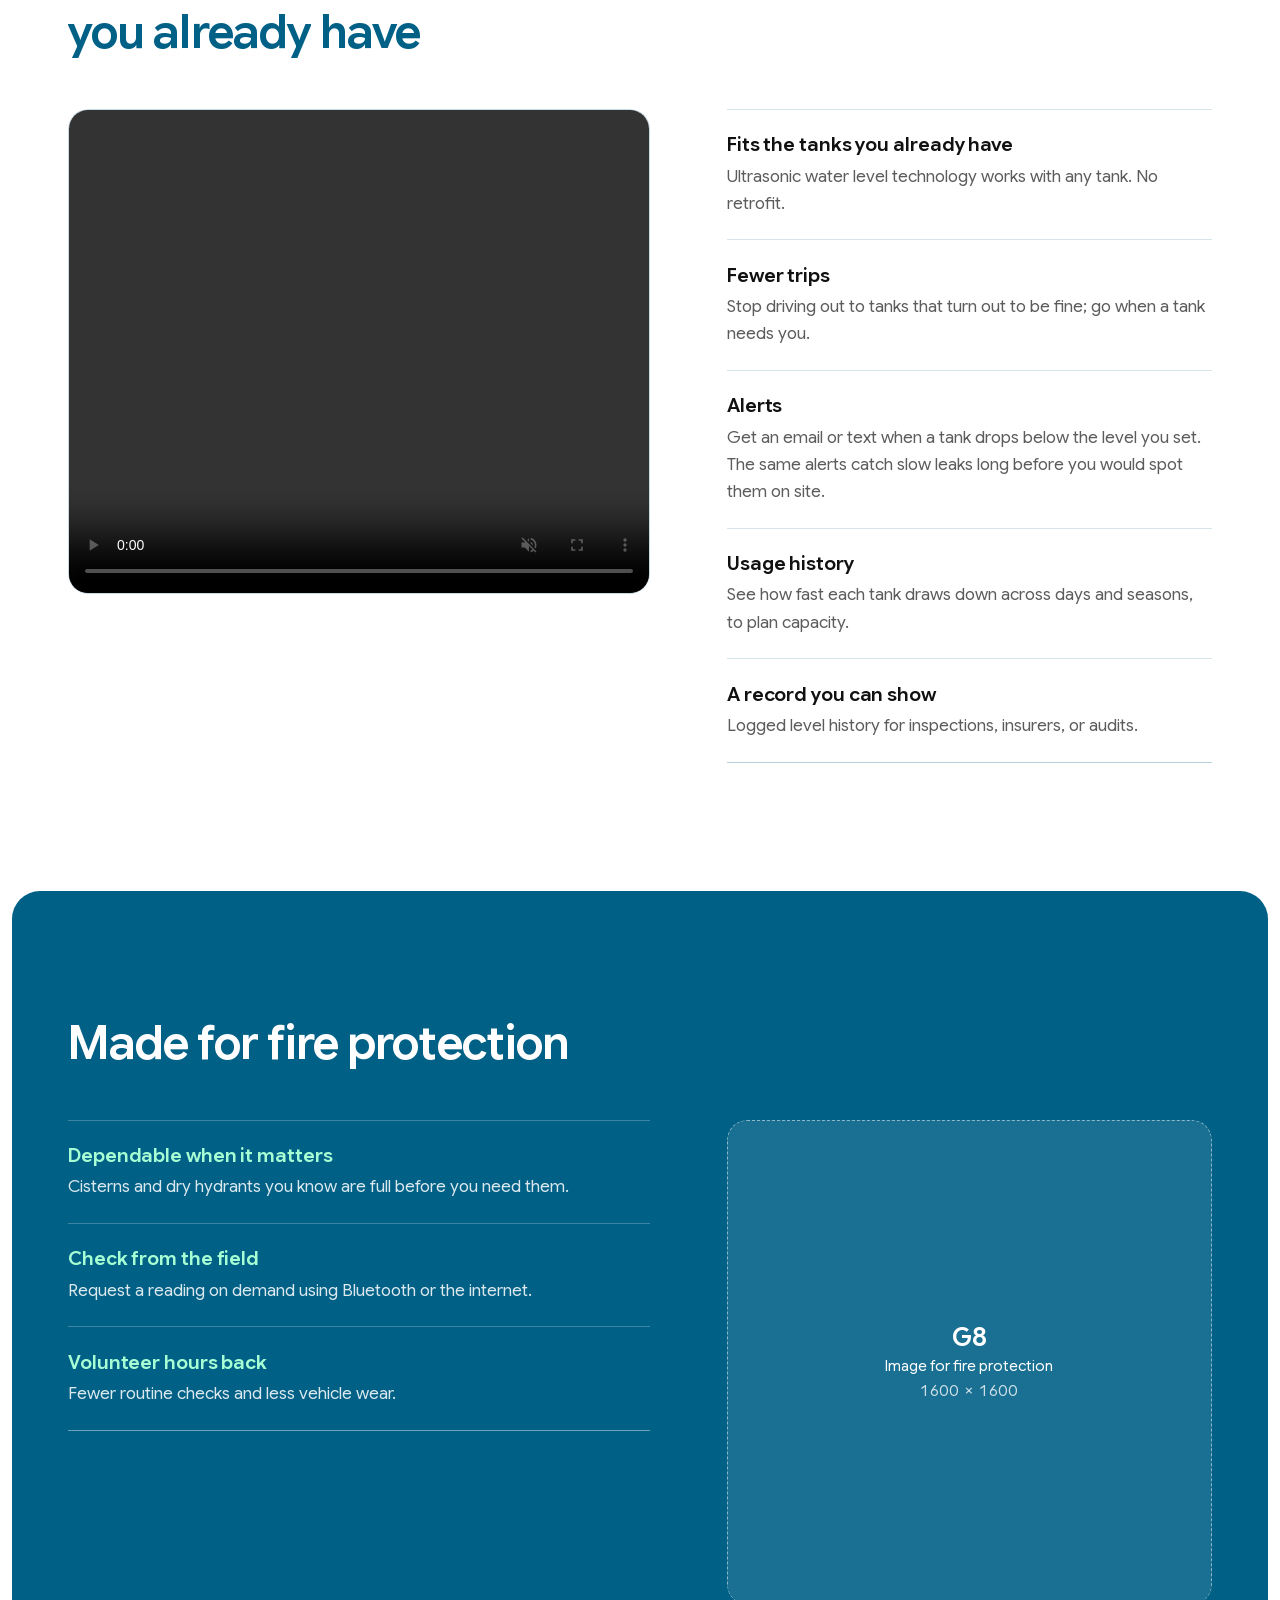
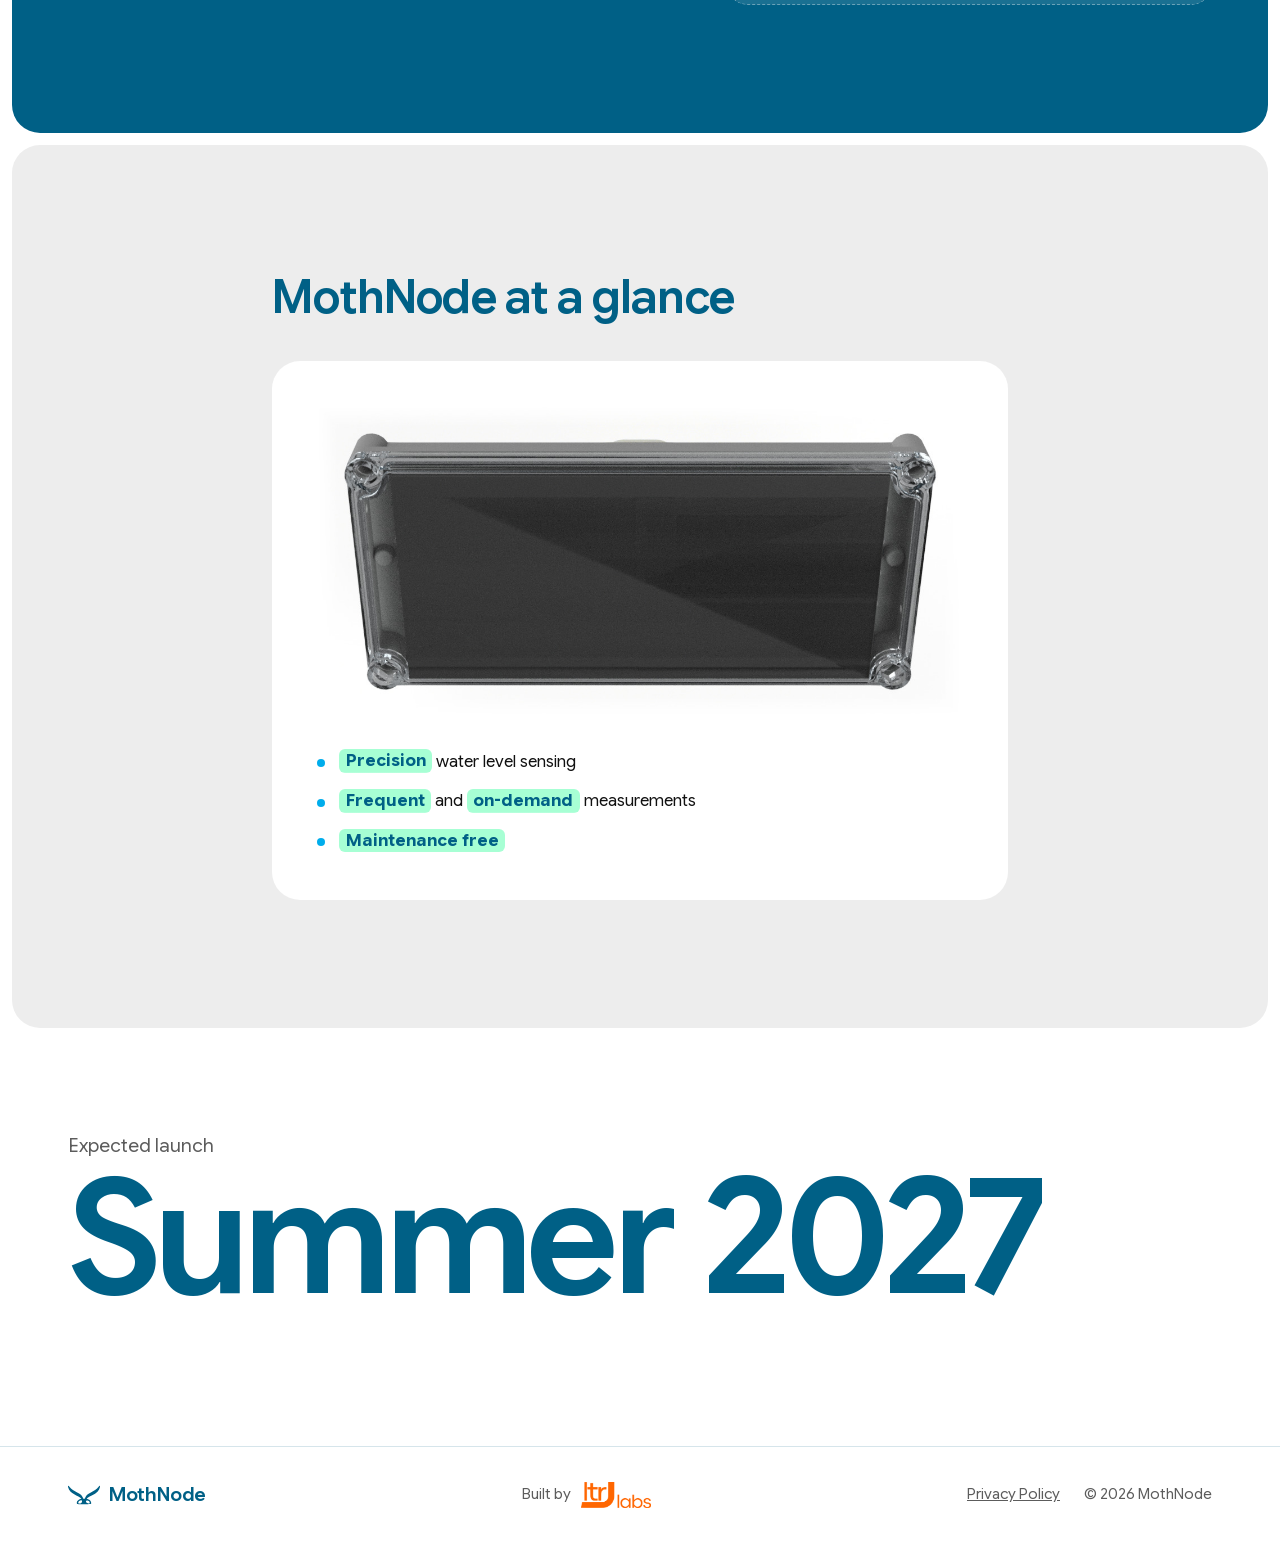
==== commit f77fa891: "Fill the main page with real media and add motion Media: hero, network aerial, off-grid and maintena" ====
--- a/index.html
+++ b/index.html
@@ -10,6 +10,20 @@
     <link rel="icon" href="images/favicon.svg" type="image/svg+xml">
     <link rel="preload" href="fonts/GoogleSansFlex-latin.woff2" as="font" type="font/woff2" crossorigin>
     <link rel="stylesheet" href="site.css">
+    <script>
+        // Animation switch. Elements marked data-reveal start hidden only while
+        // <html> has the js-anim class, so the page is fully visible without
+        // scripting, for visitors who ask for reduced motion, and (via the
+        // timeout) if site.js ever fails to load.
+        (function (root) {
+            if (window.matchMedia('(prefers-reduced-motion: reduce)').matches) return;
+            if (!('IntersectionObserver' in window)) return;
+            root.classList.add('js-anim');
+            setTimeout(function () {
+                if (!window.__animReady) root.classList.remove('js-anim');
+            }, 3000);
+        })(document.documentElement);
+    </script>
 </head>
 
 <body>
@@ -38,15 +52,15 @@
         <!-- 1. Hero ------------------------------------------------------- -->
         <section class="hero" id="top">
             <div class="hero-frame">
-                <!-- Slot G1. Stand-in photo until the real hero graphic exists. -->
-                <img class="hero-bg" src="images/R3view3.jpg"
-                    alt="A MothNode unit mounted on top of a water tank, seen through the trees" width="3200"
-                    height="1800" fetchpriority="high">
+                <!-- Slot G1. The text panel is kept wide and low so it only covers the
+                     tank body; the unit and its signal arcs stay in view above it. -->
+                <img class="hero-bg" src="images/hero-tank.jpg"
+                    alt="A MothNode unit on top of a teal-tinted water tank in the forest, with faint signal waves rising from it"
+                    width="2880" height="1620" fetchpriority="high">
                 <div class="hero-panel">
-                    <h1>Digitize your water tank infrastructure with MothNode</h1>
+                    <h1 data-reveal="words">Digitize your water tank infrastructure with MothNode</h1>
                     <p class="hero-sub">PLACEHOLDER</p>
                 </div>
-                <p class="slot-note">G1 stand-in image</p>
             </div>
         </section>
 
@@ -54,30 +68,39 @@
         <section class="section" id="network">
             <div class="container">
                 <div class="split">
-                    <h2>Every tank you manage, on one network.</h2>
-                    <div class="lead">
+                    <h2 data-reveal="words">Every tank you manage, on one network.</h2>
+                    <div class="lead" data-reveal="up">
                         <p>One tank gives you a reading. All of your tanks together give you the full picture. Each
                             MothNode you install joins the same network and reports to the same dashboard, so you see
                             your whole area at a glance instead of one site at a time.</p>
                     </div>
                 </div>
-                <figure class="media media--wide">
-                    <div class="media-slot">
-                        <strong>G2</strong>
-                        <span>Aerial picture of a rural area with dots (devices) connecting</span>
-                        <span class="media-size">2400 × 1030</span>
+                <!-- Slot G2. The source is 4:3 and the slot is 16:9, so .media-pan holds
+                     the whole frame and is shifted to keep the horizon and all five dots
+                     in view. Each .pulse sits on one of the dots in the image: --x and --y
+                     are the dot's centre and --s its width, as percentages of the frame. -->
+                <figure class="media media--wide" data-reveal="media">
+                    <div class="media-pan">
+                        <img src="images/network-aerial.jpg"
+                            alt="Aerial view over forested hills and scattered homes, with five glowing blue dots marking devices across the landscape"
+                            width="2400" height="1800" loading="lazy">
+                        <span class="pulse" style="--x: 66.01%; --y: 50.99%; --s: 8.83%; --grow: 1.9; --wait: 0s"></span>
+                        <span class="pulse" style="--x: 27.29%; --y: 27.51%; --s: 2.83%; --grow: 3.4; --wait: 0.6s"></span>
+                        <span class="pulse" style="--x: 81.33%; --y: 28.86%; --s: 2.5%; --grow: 3.4; --wait: 1.1s"></span>
+                        <span class="pulse" style="--x: 60.01%; --y: 22.74%; --s: 1.17%; --grow: 4.5; --wait: 1.7s"></span>
+                        <span class="pulse" style="--x: 80.46%; --y: 23.14%; --s: 1%; --grow: 4.5; --wait: 2.2s"></span>
                     </div>
                 </figure>
             </div>
         </section>
 
         <!-- 3. Core features ---------------------------------------------- -->
-        <section class="band band--soft" id="features">
-            <div class="container">
-                <h2>Core features</h2>
-                <div class="feature-grid">
-                    <article class="feature">
-                        <figure class="media media--tall">
+        <section class="band band--soft" id="features" data-reveal="band">
+            <div class="container">
+                <h2 data-reveal="words">Core features</h2>
+                <div class="feature-grid" data-stagger>
+                    <article class="feature" data-reveal="up">
+                        <figure class="media media--tall" data-reveal="media">
                             <div class="media-slot">
                                 <strong>G3</strong>
                                 <span>Image for frequent and on-demand data updates</span>
@@ -89,29 +112,28 @@
                             now? Request a fresh reading at any time.</p>
                     </article>
 
-                    <article class="feature">
-                        <figure class="media media--tall">
-                            <div class="media-slot">
-                                <strong>G4</strong>
-                                <span>Image for functional off-grid</span>
-                                <span class="media-size">1200 × 1500</span>
-                            </div>
+                    <article class="feature" data-reveal="up">
+                        <!-- Slot G4. A landscape aerial in a portrait slot: positioned so the
+                             MothNode marker and the signal beam both stay in the crop. -->
+                        <figure class="media media--tall media--anchor-left" data-reveal="media">
+                            <img src="images/feature-offgrid.jpg"
+                                alt="Aerial view of a forested rural property, with a MothNode marker sending a signal beam out over the trees"
+                                width="2000" height="1500" loading="lazy">
                         </figure>
                         <h3>Functional off-grid</h3>
-                        <p>MothNode powers itself from its own solar panel and reaches you over long-range radio and
-                            cellular.</p>
+                        <p>MothNode reaches you over long-range radio and cellular.</p>
                     </article>
 
-                    <article class="feature">
-                        <figure class="media media--tall">
-                            <div class="media-slot">
-                                <strong>G5</strong>
-                                <span>Image for maintenance free</span>
-                                <span class="media-size">1200 × 1500</span>
-                            </div>
+                    <article class="feature" data-reveal="up">
+                        <!-- Slot G5. Anchored low so the unit and tank lid stay in the crop. -->
+                        <figure class="media media--tall media--anchor-low" data-reveal="media">
+                            <img src="images/feature-maintenance.jpg"
+                                alt="A MothNode unit on a tank lid in the forest, lit by a beam of yellow-green sunlight"
+                                width="525" height="804" loading="lazy">
                         </figure>
                         <h3>Maintenance free</h3>
-                        <p>Install it once and leave it to work. No scheduled service visits to keep it running.</p>
+                        <p>Install it once and leave it to work. MothNode powers itself from its own solar panel, so
+                            there are no scheduled service visits to keep it running.</p>
                     </article>
                 </div>
             </div>
@@ -120,34 +142,35 @@
         <!-- 4. Existing infrastructure and workflows ---------------------- -->
         <section class="section" id="infrastructure">
             <div class="container">
-                <h2>Get more from the infrastructure you already have</h2>
-                <div class="detail">
-                    <figure class="media media--tall detail-media">
-                        <div class="media-slot">
-                            <strong>G6</strong>
-                            <span>Image for infrastructure and workflows</span>
-                            <span class="media-size">1200 × 1500</span>
-                        </div>
+                <h2 data-reveal="words">Get more from the infrastructure you already have</h2>
+                <div class="detail detail--wide-media">
+                    <!-- Slot G6. Silent looping video; site.js starts it when it scrolls
+                         into view and shows controls instead for reduced-motion visitors. -->
+                    <figure class="media media--video detail-media" data-reveal="media">
+                        <video data-autoplay muted loop playsinline preload="none" width="1200" height="1000"
+                            aria-label="Screen recording of the MothNode Dashboard showing a tank's water level and battery readings">
+                            <source src="videos/infrastructure.mp4" type="video/mp4">
+                        </video>
                     </figure>
-                    <ul class="points">
-                        <li>
+                    <ul class="points" data-stagger>
+                        <li data-reveal="line">
                             <h3>Fits the tanks you already have</h3>
                             <p>Ultrasonic water level technology works with any tank. No retrofit.</p>
                         </li>
-                        <li>
+                        <li data-reveal="line">
                             <h3>Fewer trips</h3>
                             <p>Stop driving out to tanks that turn out to be fine; go when a tank needs you.</p>
                         </li>
-                        <li>
+                        <li data-reveal="line">
                             <h3>Alerts</h3>
                             <p>Get an email or text when a tank drops below the level you set. The same alerts catch
                                 slow leaks long before you would spot them on site.</p>
                         </li>
-                        <li>
+                        <li data-reveal="line">
                             <h3>Usage history</h3>
                             <p>See how fast each tank draws down across days and seasons, to plan capacity.</p>
                         </li>
-                        <li>
+                        <li data-reveal="line">
                             <h3>A record you can show</h3>
                             <p>Logged level history for inspections, insurers, or audits.</p>
                         </li>
@@ -157,25 +180,25 @@
         </section>
 
         <!-- 5. Fire protection -------------------------------------------- -->
-        <section class="band band--brand" id="fire">
-            <div class="container">
-                <h2>Made for fire protection</h2>
+        <section class="band band--brand" id="fire" data-reveal="band">
+            <div class="container">
+                <h2 data-reveal="words">Made for fire protection</h2>
                 <div class="detail detail--reverse">
-                    <ul class="points">
-                        <li>
+                    <ul class="points" data-stagger>
+                        <li data-reveal="line">
                             <h3>Dependable when it matters</h3>
                             <p>Cisterns and dry hydrants you know are full before you need them.</p>
                         </li>
-                        <li>
+                        <li data-reveal="line">
                             <h3>Check from the field</h3>
-                            <p>Request a reading on demand using Bluetooth or across the network.</p>
-                        </li>
-                        <li>
+                            <p>Request a reading on demand using Bluetooth or the internet.</p>
+                        </li>
+                        <li data-reveal="line">
                             <h3>Volunteer hours back</h3>
                             <p>Fewer routine checks and less vehicle wear.</p>
                         </li>
                     </ul>
-                    <figure class="media media--square">
+                    <figure class="media media--square" data-reveal="media">
                         <div class="media-slot">
                             <strong>G8</strong>
                             <span>Image for fire protection</span>
@@ -187,30 +210,32 @@
         </section>
 
         <!-- 6. Product summary -------------------------------------------- -->
-        <section class="section" id="summary">
-            <div class="container container--narrow">
-                <h2>MothNode at a glance</h2>
-                <figure class="media media--device">
-                    <div class="media-slot">
-                        <strong>G9</strong>
-                        <span>Picture of the device</span>
-                        <span class="media-size">2000 × 1125</span>
+        <section class="band band--grey" id="summary" data-reveal="band">
+            <div class="container">
+                <div class="summary">
+                    <h2 data-reveal="words">MothNode at a glance</h2>
+                    <!-- A white card on grey. The render (slot G9) has a white background,
+                         so it sits on the card with no visible edge. -->
+                    <div class="summary-card" data-reveal="up">
+                        <img class="summary-device" src="images/mothnode-r3.jpg"
+                            alt="The MothNode unit: a rectangular enclosure with a clear lid over a dark panel"
+                            width="1149" height="553" loading="lazy">
+                        <ul class="summary-list" data-stagger>
+                            <li data-reveal="up"><strong class="key">Precision</strong> water level sensing</li>
+                            <li data-reveal="up"><strong class="key">Frequent</strong> and <strong
+                                    class="key">on-demand</strong> measurements</li>
+                            <li data-reveal="up"><strong class="key">Maintenance free</strong></li>
+                        </ul>
                     </div>
-                </figure>
-                <ul class="summary-list">
-                    <li>PLACEHOLDER</li>
-                    <li>PLACEHOLDER</li>
-                    <li>PLACEHOLDER</li>
-                    <li>PLACEHOLDER</li>
-                </ul>
+                </div>
             </div>
         </section>
 
         <!-- 7. Launch ----------------------------------------------------- -->
         <section class="launch" id="launch">
             <div class="container">
-                <p class="launch-label">Expected launch</p>
-                <p class="launch-date">Summer 2027</p>
+                <p class="launch-label" data-reveal="up">Expected launch</p>
+                <p class="launch-date" data-reveal="words">Summer 2027</p>
             </div>
         </section>
     </main>
--- a/site.css
+++ b/site.css
@@ -35,6 +35,7 @@
 
 	/* Neutrals */
 	--surface: #ffffff;
+	--surface-grey: #ededed;
 	--ink: #111111;
 	--ink-muted: #5c5c5c;
 
@@ -51,6 +52,9 @@
 	--frame-inset: 12px;
 	--gutter: clamp(1.25rem, 4vw, 3rem);
 	--section-gap: clamp(4.5rem, 10vw, 9rem);
+
+	/* Motion: one easing for everything that arrives on screen. */
+	--ease-out: cubic-bezier(0.16, 1, 0.3, 1);
 }
 
 *,
@@ -121,10 +125,6 @@
 	padding-inline: var(--gutter);
 }
 
-.container--narrow {
-	max-width: 1000px;
-}
-
 .section {
 	padding-block: var(--section-gap);
 }
@@ -144,6 +144,15 @@
 .band--brand {
 	background: var(--brand);
 	color: #ffffff;
+}
+
+.band--grey {
+	background: var(--surface-grey);
+}
+
+/* Two bands in a row get the same gap between them as they have to the edge. */
+.band + .band {
+	margin-top: var(--frame-inset);
 }
 
 .section,
@@ -223,18 +232,49 @@
 	gap: 0.15rem;
 }
 
+.site-nav nav {
+	position: relative;
+}
+
 .nav-links a {
+	position: relative;
+	z-index: 1;
 	display: block;
 	padding: 0.5rem 0.9rem;
 	border-radius: 999px;
 	font-size: 0.95rem;
 	font-weight: 500;
 	text-decoration: none;
-	transition: background-color 0.15s ease;
+	transition: background-color 0.15s ease, color 0.3s ease;
 }
 
 .nav-links a:hover {
 	background: var(--tint);
+}
+
+/* The section currently on screen (set by site.js). */
+.nav-links a[aria-current] {
+	color: var(--brand);
+}
+
+/* A pill that slides behind the current section's link. site.js creates it
+   and sets --x and --w from the link's position. */
+.nav-indicator {
+	position: absolute;
+	top: 50%;
+	left: 0;
+	width: var(--w, 0px);
+	height: 2.3rem;
+	border-radius: 999px;
+	background: var(--tint);
+	opacity: 0;
+	transform: translate(var(--x, 0px), -50%);
+	transition: transform 0.55s var(--ease-out), width 0.55s var(--ease-out), opacity 0.3s ease;
+	pointer-events: none;
+}
+
+.nav-indicator.is-on {
+	opacity: 1;
 }
 
 .nav-toggle {
@@ -277,10 +317,12 @@
 	object-fit: cover;
 }
 
+/* Wide and low on purpose: the headline runs to two lines on desktop so the
+   panel stays below the unit in the hero image instead of covering it. */
 .hero-panel {
 	position: relative;
-	max-width: 46rem;
-	padding: clamp(1.4rem, 3vw, 2.75rem);
+	max-width: 54rem;
+	padding: clamp(1.25rem, 2.2vw, 2rem);
 	border: 1px solid rgba(255, 255, 255, 0.65);
 	border-radius: 22px;
 	background: rgba(255, 255, 255, 0.8);
@@ -289,29 +331,17 @@
 }
 
 .hero-panel h1 {
-	font-size: clamp(2.1rem, 4.6vw, 4.25rem);
+	font-size: clamp(2.1rem, 3.3vw, 3.25rem);
 	line-height: 1.04;
 	letter-spacing: -0.025em;
 	color: var(--brand);
 }
 
 .hero-sub {
-	max-width: 34rem;
-	margin-top: 1.1rem;
+	max-width: 44rem;
+	margin-top: 1rem;
 	font-size: clamp(1.05rem, 1.5vw, 1.3rem);
 	line-height: 1.45;
-}
-
-/* Small tag marking a temporary image. Remove with the stand-in. */
-.slot-note {
-	position: absolute;
-	right: clamp(0.75rem, 2.5vw, 2.25rem);
-	bottom: clamp(0.75rem, 2.5vw, 2.25rem);
-	padding: 0.3rem 0.75rem;
-	border-radius: 999px;
-	background: rgba(255, 255, 255, 0.8);
-	font-size: 0.8rem;
-	color: var(--brand);
 }
 
 /* Media slots -------------------------------------------------------------- */
@@ -331,7 +361,47 @@
 }
 
 .media--wide {
-	aspect-ratio: 21 / 9;
+	aspect-ratio: 16 / 9;
+}
+
+/* The aerial is 4:3 inside a 16:9 slot. Rather than letting the browser crop
+   it, .media-pan holds the whole frame and is slid up by 8% of its height, which
+   keeps the horizon and the distant dots in view. Because the pulses live inside
+   the same box, they stay locked to the dots however the frame moves. */
+.media-pan {
+	position: absolute;
+	top: 0;
+	left: 0;
+	width: 100%;
+	aspect-ratio: 4 / 3;
+	transform: translateY(-8%);
+}
+
+.media-pan > img {
+	width: 100%;
+	height: 100%;
+	object-fit: cover;
+}
+
+/* Rings that radiate from a dot in the image. Invisible unless animation is on. */
+.pulse {
+	position: absolute;
+	left: var(--x);
+	top: var(--y);
+	width: var(--s);
+	aspect-ratio: 1;
+	translate: -50% -50%;
+	pointer-events: none;
+}
+
+.pulse::before,
+.pulse::after {
+	content: "";
+	position: absolute;
+	inset: 0;
+	border: 2px solid var(--brand-accent);
+	border-radius: 50%;
+	opacity: 0;
 }
 
 .media--tall {
@@ -342,8 +412,21 @@
 	aspect-ratio: 1 / 1;
 }
 
-.media--device {
-	aspect-ratio: 16 / 9;
+/* Matches the 1200 × 1000 infrastructure video, so nothing is cropped. The
+   recording has a white background, so a hairline keeps its edge visible. */
+.media--video {
+	aspect-ratio: 6 / 5;
+	border: 1px solid var(--tint-line);
+}
+
+/* For images whose subject sits near the bottom of the frame. */
+.media--anchor-low > img {
+	object-position: center 85%;
+}
+
+/* For wide images whose subject sits left of centre. */
+.media--anchor-left > img {
+	object-position: 30% center;
 }
 
 /* Placeholder label shown until a slot has its image or video. */
@@ -436,7 +519,8 @@
 	margin-top: clamp(2rem, 4vw, 3.5rem);
 }
 
-.detail--reverse {
+.detail--reverse,
+.detail--wide-media {
 	grid-template-columns: minmax(0, 6fr) minmax(0, 5fr);
 }
 
@@ -445,13 +529,18 @@
 	top: 6.5rem;
 }
 
+.points {
+	--line: var(--tint-line);
+}
+
 .points li {
+	position: relative;
 	padding-block: 1.4rem;
-	border-top: 1px solid var(--tint-line);
+	border-top: 1px solid var(--line);
 }
 
 .points li:last-child {
-	border-bottom: 1px solid var(--tint-line);
+	border-bottom: 1px solid var(--line);
 }
 
 .points p {
@@ -460,8 +549,8 @@
 	color: var(--ink-muted);
 }
 
-.band--brand .points li {
-	border-color: rgba(255, 255, 255, 0.24);
+.band--brand .points {
+	--line: rgba(255, 255, 255, 0.24);
 }
 
 .band--brand .points h3 {
@@ -474,21 +563,49 @@
 
 /* 6. Product summary --------------------------------------------------------- */
 
-#summary .media {
-	margin-top: clamp(2rem, 4vw, 3.5rem);
+/* The title sits on the grey, lined up with the card's left edge. */
+.summary {
+	max-width: 46rem;
+	margin-inline: auto;
+}
+
+.summary h2 {
+	max-width: none;
+	margin-bottom: clamp(1.5rem, 3vw, 2.5rem);
+}
+
+.summary-card {
+	padding: clamp(1.25rem, 3.5vw, 3rem);
+	border-radius: var(--radius-panel);
+	background: var(--surface);
+}
+
+.summary-device {
+	width: 100%;
+	height: auto;
 }
 
 .summary-list {
 	display: grid;
-	grid-template-columns: repeat(2, minmax(0, 1fr));
-	gap: 0.9rem clamp(1.5rem, 4vw, 4rem);
-	margin-top: clamp(1.75rem, 3vw, 2.5rem);
+	gap: 0.8rem;
+	margin-top: clamp(1.25rem, 2.5vw, 2rem);
 	font-size: clamp(1.05rem, 1.3vw, 1.2rem);
 }
 
 .summary-list li {
 	position: relative;
 	padding-left: 1.4rem;
+}
+
+/* Key words: bold, brand teal, on a mint highlight. */
+.key {
+	padding: 0.08em 0.38em;
+	border-radius: 0.35em;
+	background: var(--brand-natural);
+	color: var(--brand);
+	font-weight: 700;
+	-webkit-box-decoration-break: clone;
+	box-decoration-break: clone;
 }
 
 .summary-list li::before {
@@ -505,12 +622,7 @@
 /* 7. Launch ------------------------------------------------------------------ */
 
 .launch {
-	padding-block: clamp(3rem, 7vw, 6rem) var(--section-gap);
-}
-
-.launch .container {
-	padding-top: clamp(2.5rem, 5vw, 4rem);
-	border-top: 1px solid var(--tint-line);
+	padding-block: clamp(3.5rem, 8vw, 7rem) var(--section-gap);
 }
 
 .launch-label {
@@ -524,6 +636,58 @@
 	line-height: 0.98;
 	letter-spacing: -0.04em;
 	color: var(--brand);
+}
+
+/* Legal pages (privacy policy) ------------------------------------------------ */
+
+/* No hero here, so the top padding clears the floating navigation. */
+.legal {
+	padding-block: clamp(7.5rem, 13vw, 10.5rem) var(--section-gap);
+}
+
+.legal-inner {
+	max-width: 44rem;
+	margin-inline: auto;
+}
+
+.legal h1 {
+	font-size: clamp(2.4rem, 4.6vw, 3.75rem);
+	line-height: 1.04;
+	letter-spacing: -0.025em;
+	color: var(--brand);
+}
+
+.legal-effective {
+	margin-top: 0.75rem;
+	color: var(--ink-muted);
+}
+
+.legal-section {
+	margin-top: 2rem;
+	padding-top: 2rem;
+	border-top: 1px solid var(--tint-line);
+}
+
+.legal-section h2 {
+	max-width: none;
+	font-size: clamp(1.25rem, 1.6vw, 1.4rem);
+	line-height: 1.3;
+	letter-spacing: -0.005em;
+	color: var(--ink);
+}
+
+.legal-section p {
+	margin-top: 0.6rem;
+	line-height: 1.65;
+}
+
+.legal-section a {
+	color: var(--brand);
+	text-underline-offset: 0.15em;
+}
+
+.legal-section a:hover {
+	text-decoration-thickness: 2px;
 }
 
 /* Footer --------------------------------------------------------------------- */
@@ -566,11 +730,293 @@
 	color: var(--brand);
 }
 
+/* Motion -------------------------------------------------------------------- */
+
+/*
+	Everything below applies only while <html> has the js-anim class, which the
+	inline script in each page's <head> adds when scripting works and the visitor
+	has not asked for reduced motion. Without that class the page is static and
+	fully visible.
+
+	site.js adds .is-in to a [data-reveal] element when it scrolls into view.
+	--i is the element's position in a [data-stagger] group, so siblings arrive
+	one after another.
+*/
+
+.js-anim [data-reveal] {
+	--delay: calc(var(--i, 0) * 90ms);
+}
+
+/* up: fade in while rising. */
+.js-anim [data-reveal="up"] {
+	opacity: 0;
+	transform: translateY(32px);
+	transition: opacity 0.9s var(--ease-out) var(--delay), transform 1.1s var(--ease-out) var(--delay);
+}
+
+.js-anim [data-reveal="up"].is-in {
+	opacity: 1;
+	transform: none;
+}
+
+/* band: a whole rounded panel rises and settles to full size. */
+.js-anim [data-reveal="band"] {
+	opacity: 0;
+	transform: translateY(70px) scale(0.97);
+	transition: opacity 0.9s var(--ease-out), transform 1.3s var(--ease-out);
+}
+
+.js-anim [data-reveal="band"].is-in {
+	opacity: 1;
+	transform: none;
+}
+
+/* media: the frame opens outward while its contents settle back from a zoom. */
+.js-anim [data-reveal="media"] {
+	opacity: 0;
+	clip-path: inset(7% round var(--radius-media));
+	transition: opacity 0.8s var(--ease-out) var(--delay), clip-path 1.3s var(--ease-out) var(--delay);
+}
+
+.js-anim [data-reveal="media"].is-in {
+	opacity: 1;
+	clip-path: inset(0 round var(--radius-media));
+}
+
+.js-anim [data-reveal="media"] > :is(img, video, .media-pan) {
+	scale: 1.16;
+	transition: scale 1.6s var(--ease-out) var(--delay), transform 0.9s var(--ease-out);
+}
+
+.js-anim [data-reveal="media"].is-in > :is(img, video, .media-pan) {
+	scale: 1;
+}
+
+/* words: site.js wraps each word in .w > .wi; the words rise out of a mask. */
+.js-anim [data-reveal="words"]:not(.is-split) {
+	opacity: 0;
+}
+
+.w {
+	display: inline-block;
+	/* Room for descenders inside the mask without changing line spacing. */
+	padding-block: 0.06em 0.16em;
+	margin-block: -0.06em -0.16em;
+	overflow: hidden;
+	vertical-align: top;
+}
+
+.wi {
+	display: inline-block;
+}
+
+.js-anim [data-reveal="words"] .wi {
+	transform: translateY(115%);
+	transition: transform 1s var(--ease-out);
+	transition-delay: calc(var(--start, 0ms) + var(--i, 0) * 45ms);
+}
+
+.js-anim [data-reveal="words"].is-in .wi {
+	transform: none;
+}
+
+/* line: the rule above a list item draws from the left, then its text rises. */
+.js-anim [data-reveal="line"] {
+	border-color: transparent;
+}
+
+.js-anim [data-reveal="line"]::before,
+.js-anim [data-reveal="line"]:last-child::after {
+	content: "";
+	position: absolute;
+	left: 0;
+	right: 0;
+	height: 1px;
+	background: var(--line);
+	transform: scaleX(0);
+	transform-origin: left;
+	transition: transform 1.2s var(--ease-out) var(--delay);
+}
+
+.js-anim [data-reveal="line"]::before {
+	top: -1px;
+}
+
+.js-anim [data-reveal="line"]:last-child::after {
+	bottom: -1px;
+}
+
+.js-anim [data-reveal="line"].is-in::before,
+.js-anim [data-reveal="line"].is-in:last-child::after {
+	transform: scaleX(1);
+}
+
+.js-anim [data-reveal="line"] > * {
+	opacity: 0;
+	transform: translateY(18px);
+	transition: opacity 0.8s var(--ease-out), transform 1s var(--ease-out);
+	transition-delay: calc(var(--delay) + 120ms);
+}
+
+.js-anim [data-reveal="line"].is-in > * {
+	opacity: 1;
+	transform: none;
+}
+
+/* Page load: the navigation drops in, the hero image settles back from a zoom
+   once it has loaded, and the text panel rises. */
+.js-anim .site-nav {
+	animation: nav-drop 0.9s var(--ease-out) 0.1s both;
+}
+
+@keyframes nav-drop {
+	from {
+		opacity: 0;
+		translate: 0 -160%;
+	}
+}
+
+.js-anim .hero-bg {
+	opacity: 0;
+	scale: 1.12;
+	/* Scroll: site.js sets --hero-p from 0 to 1 as the hero leaves the screen,
+	   and the image drifts down and grows so it appears to lag behind. */
+	transform: translate3d(0, calc(var(--hero-p, 0) * 10%), 0) scale(calc(1 + var(--hero-p, 0) * 0.25));
+	transition: opacity 1.1s ease, scale 2.4s var(--ease-out);
+}
+
+.js-anim .hero-bg.is-loaded {
+	opacity: 1;
+	scale: 1;
+}
+
+.js-anim .hero-panel {
+	translate: 0 calc(var(--hero-p, 0) * -48px);
+	animation: panel-rise 1.1s var(--ease-out) 0.25s both;
+}
+
+@keyframes panel-rise {
+	from {
+		opacity: 0;
+		transform: translateY(48px);
+	}
+}
+
+.js-anim .hero-panel h1 {
+	--start: 450ms;
+}
+
+.js-anim .hero-sub {
+	animation: fade-up 0.9s var(--ease-out) 1s both;
+}
+
+@keyframes fade-up {
+	from {
+		opacity: 0;
+		transform: translateY(14px);
+	}
+}
+
+/* Network: rings radiate from each dot once the image has been revealed. */
+.js-anim .is-in .pulse::before,
+.js-anim .is-in .pulse::after {
+	animation: pulse 3.2s cubic-bezier(0.2, 0.6, 0.3, 1) var(--wait, 0s) infinite;
+}
+
+.js-anim .is-in .pulse::after {
+	animation-delay: calc(var(--wait, 0s) + 1.6s);
+}
+
+@keyframes pulse {
+	0% {
+		opacity: 0.9;
+		transform: scale(1);
+	}
+
+	100% {
+		opacity: 0;
+		transform: scale(var(--grow, 3));
+	}
+}
+
+/* Network: where the browser supports scroll-linked animation, the aerial
+   drifts inside its frame as it passes through the screen. Both ends of the
+   drift keep the frame covered and all five dots in view. */
+@supports (animation-timeline: view()) {
+	@media (min-width: 901px) {
+		.js-anim .media-pan {
+			animation: aerial-drift linear both;
+			animation-timeline: view();
+		}
+
+		@keyframes aerial-drift {
+			from {
+				transform: translateY(-13%);
+			}
+
+			to {
+				transform: translateY(-3%);
+			}
+		}
+	}
+}
+
+/* Features: the image eases closer under the pointer. */
+@media (hover: hover) {
+	.feature .media > img {
+		transition: transform 0.9s var(--ease-out);
+	}
+
+	.js-anim .feature:hover .media > img {
+		transform: scale(1.05);
+	}
+}
+
+/* Summary: the highlight sweeps across each key word, and the device floats. */
+.js-anim .key {
+	background: linear-gradient(var(--brand-natural), var(--brand-natural)) no-repeat left center / 0% 100%;
+	transition: background-size 0.9s var(--ease-out);
+	transition-delay: calc(450ms + var(--k, 0) * 160ms);
+}
+
+.js-anim .is-in > .key {
+	background-size: 100% 100%;
+}
+
+.js-anim .summary-device {
+	animation: device-float 4.5s ease-in-out infinite alternate;
+}
+
+@keyframes device-float {
+	from {
+		translate: 0 6px;
+	}
+
+	to {
+		translate: 0 -8px;
+	}
+}
+
+/* Launch: the two words arrive further apart than a headline's do. */
+.js-anim .launch-date .wi {
+	transition-duration: 1.3s;
+	transition-delay: calc(var(--i, 0) * 140ms);
+}
+
 /* Narrow screens ------------------------------------------------------------- */
 
 @media (max-width: 900px) {
 	.nav-toggle {
 		display: block;
+	}
+
+	.nav-indicator {
+		display: none;
+	}
+
+	/* The slot is 4:3 here, the same shape as the aerial, so nothing is cropped. */
+	.media-pan {
+		transform: none;
 	}
 
 	.nav-links {
@@ -600,7 +1046,8 @@
 
 	.split,
 	.detail,
-	.detail--reverse {
+	.detail--reverse,
+	.detail--wide-media {
 		grid-template-columns: minmax(0, 1fr);
 	}
 
@@ -617,10 +1064,6 @@
 		aspect-ratio: 4 / 3;
 	}
 
-	.summary-list {
-		grid-template-columns: minmax(0, 1fr);
-	}
-
 	.footer-row {
 		flex-direction: column;
 		align-items: flex-start;
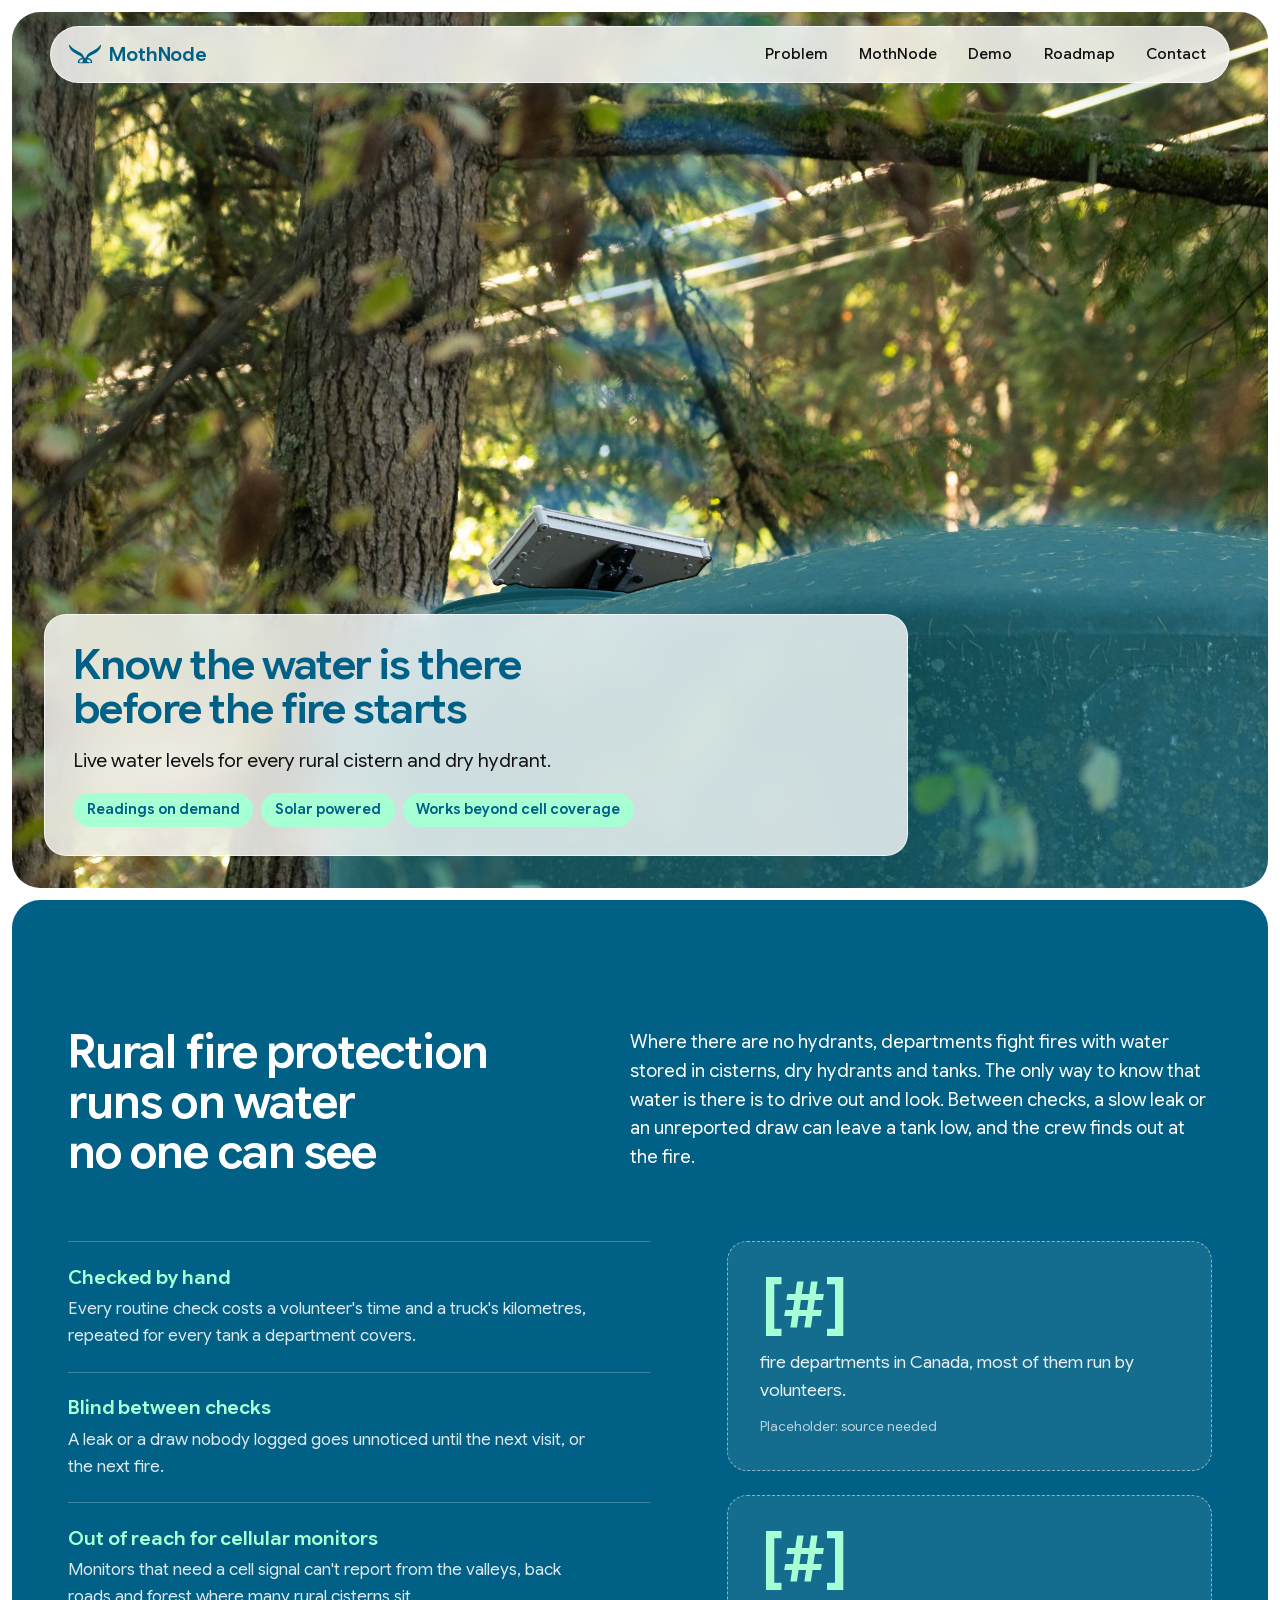
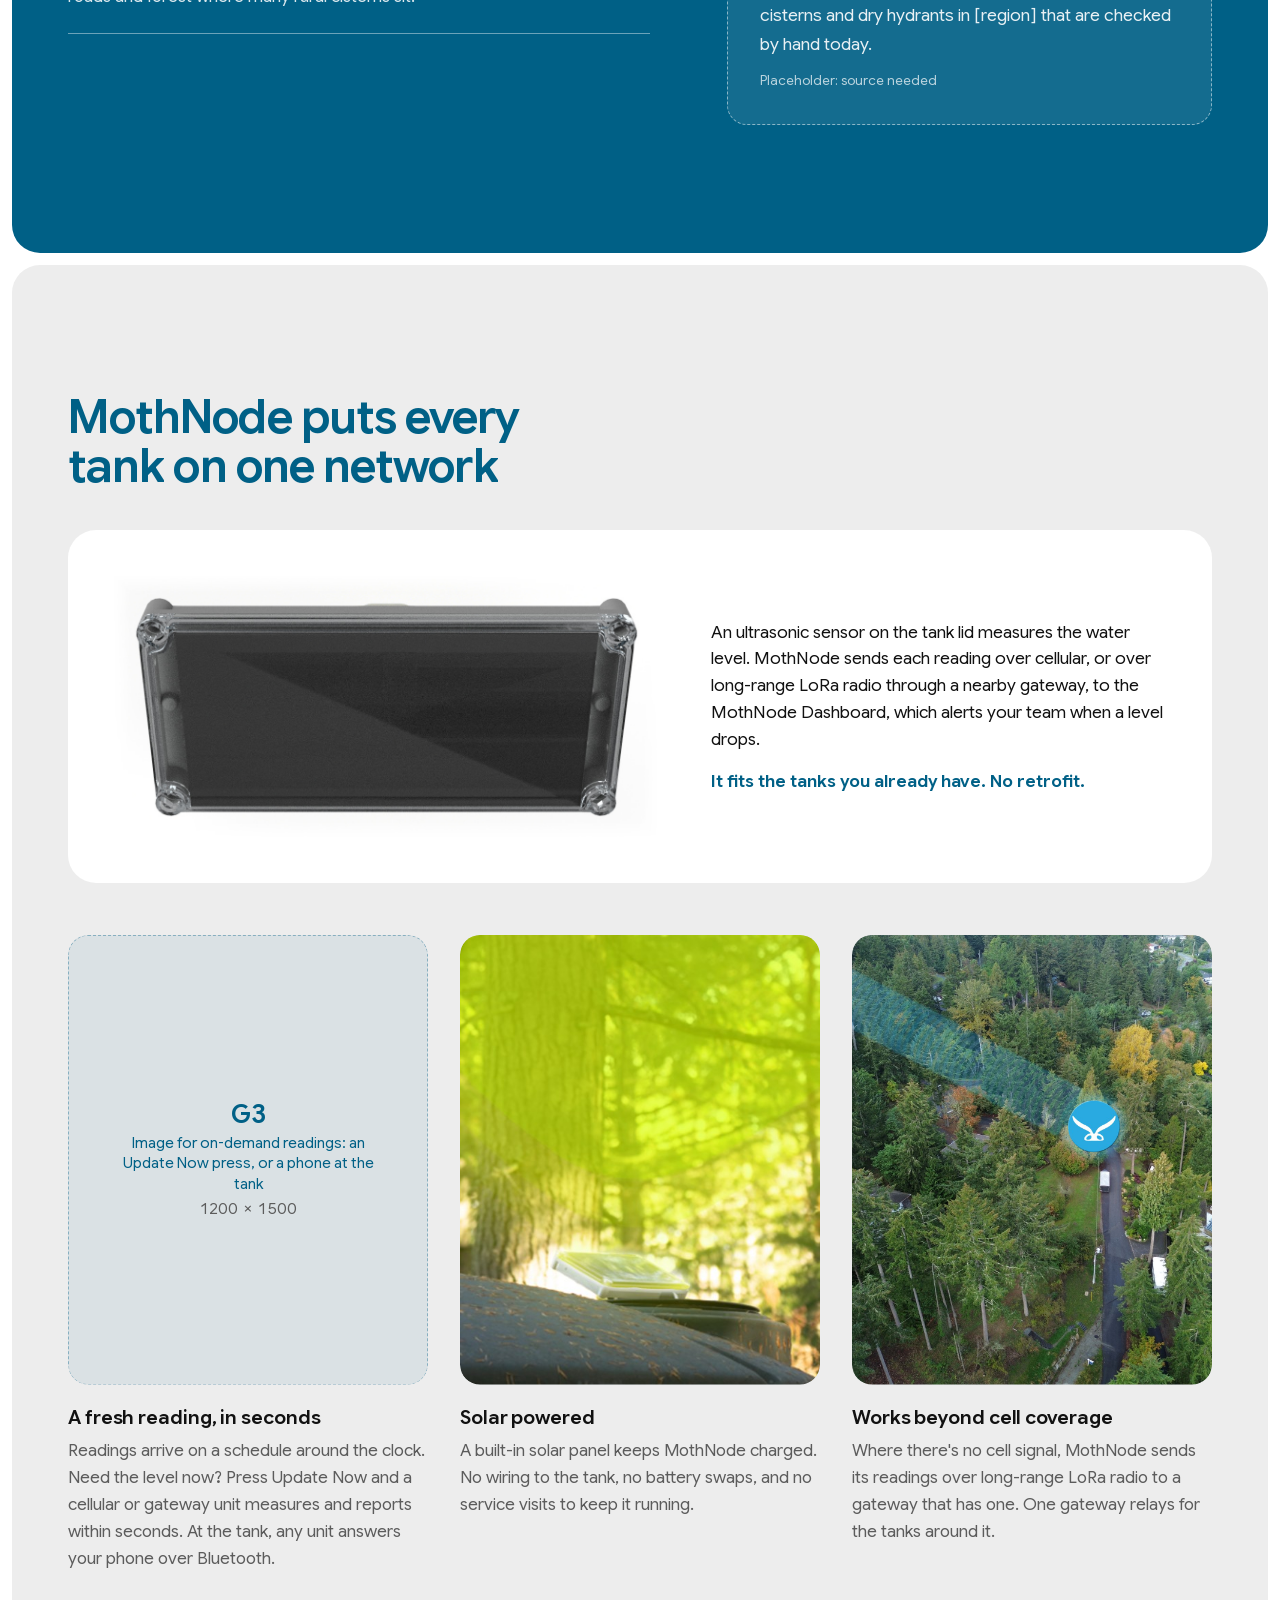
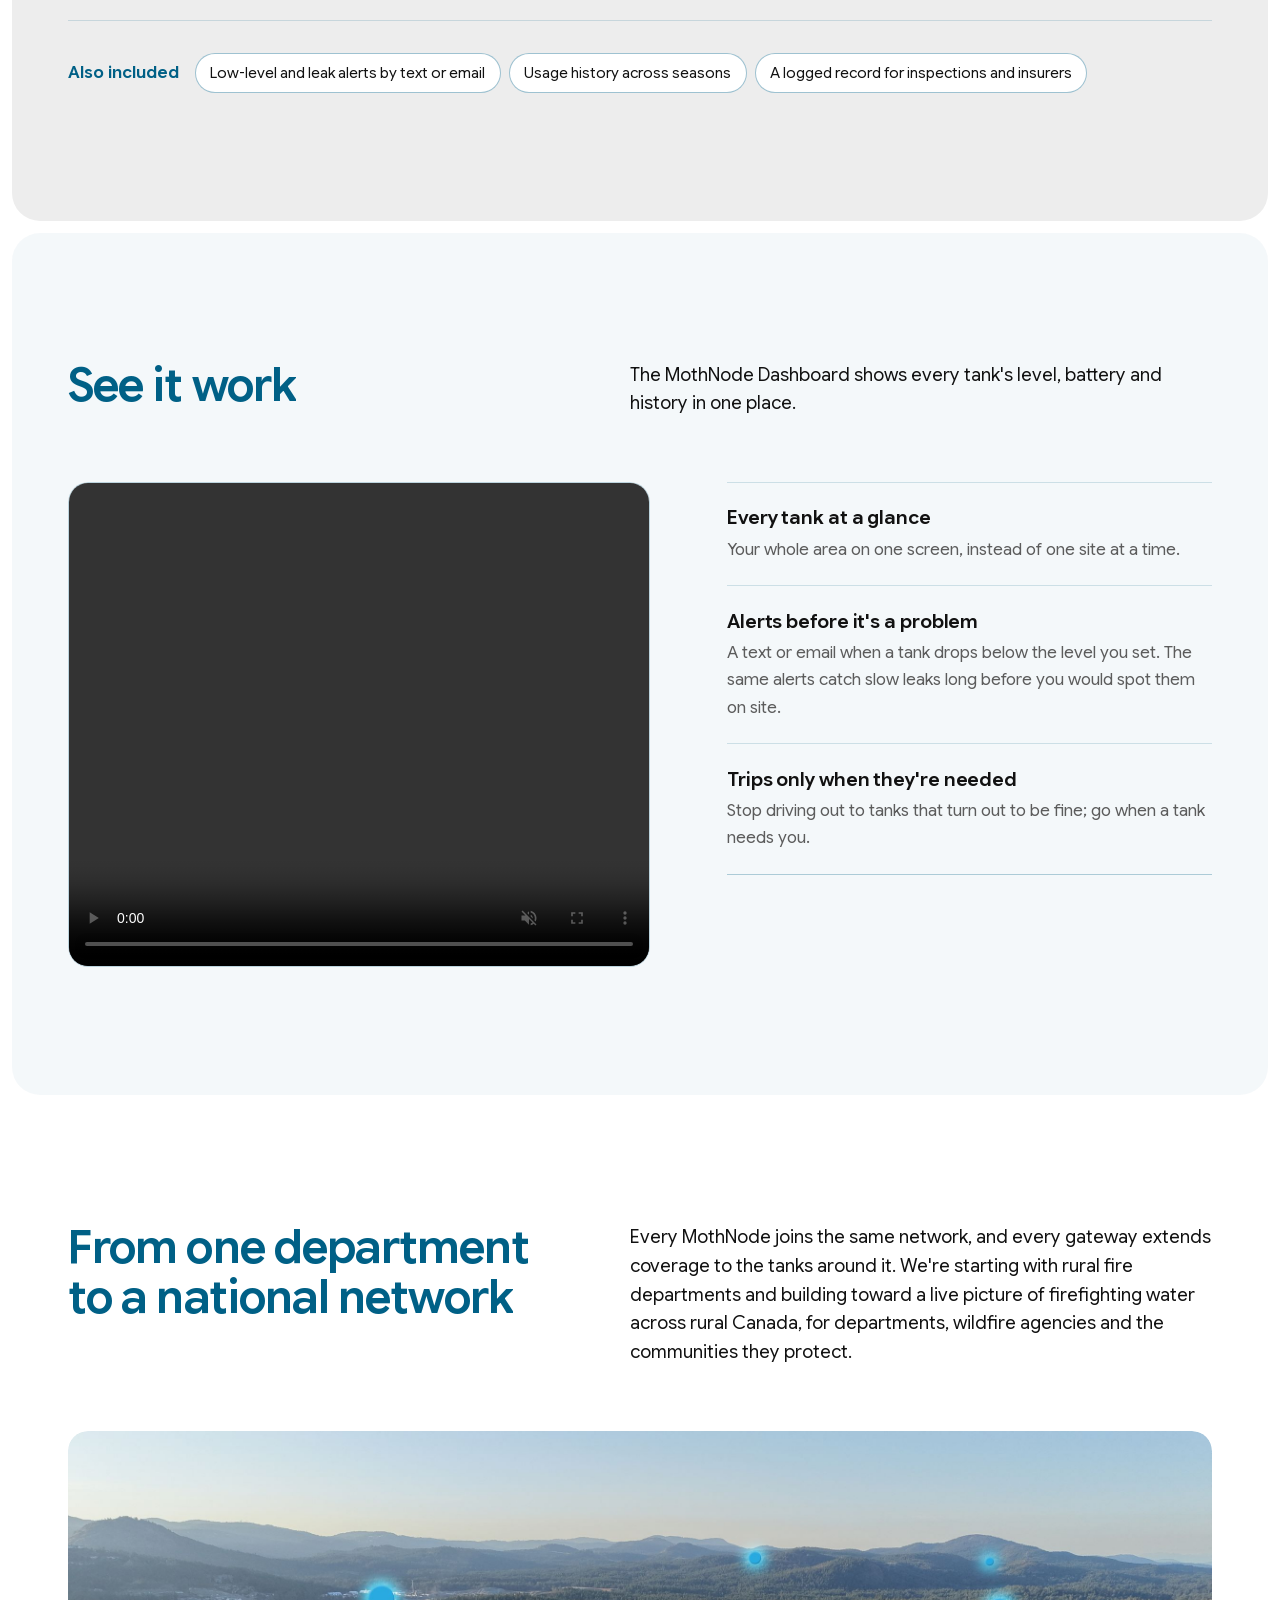
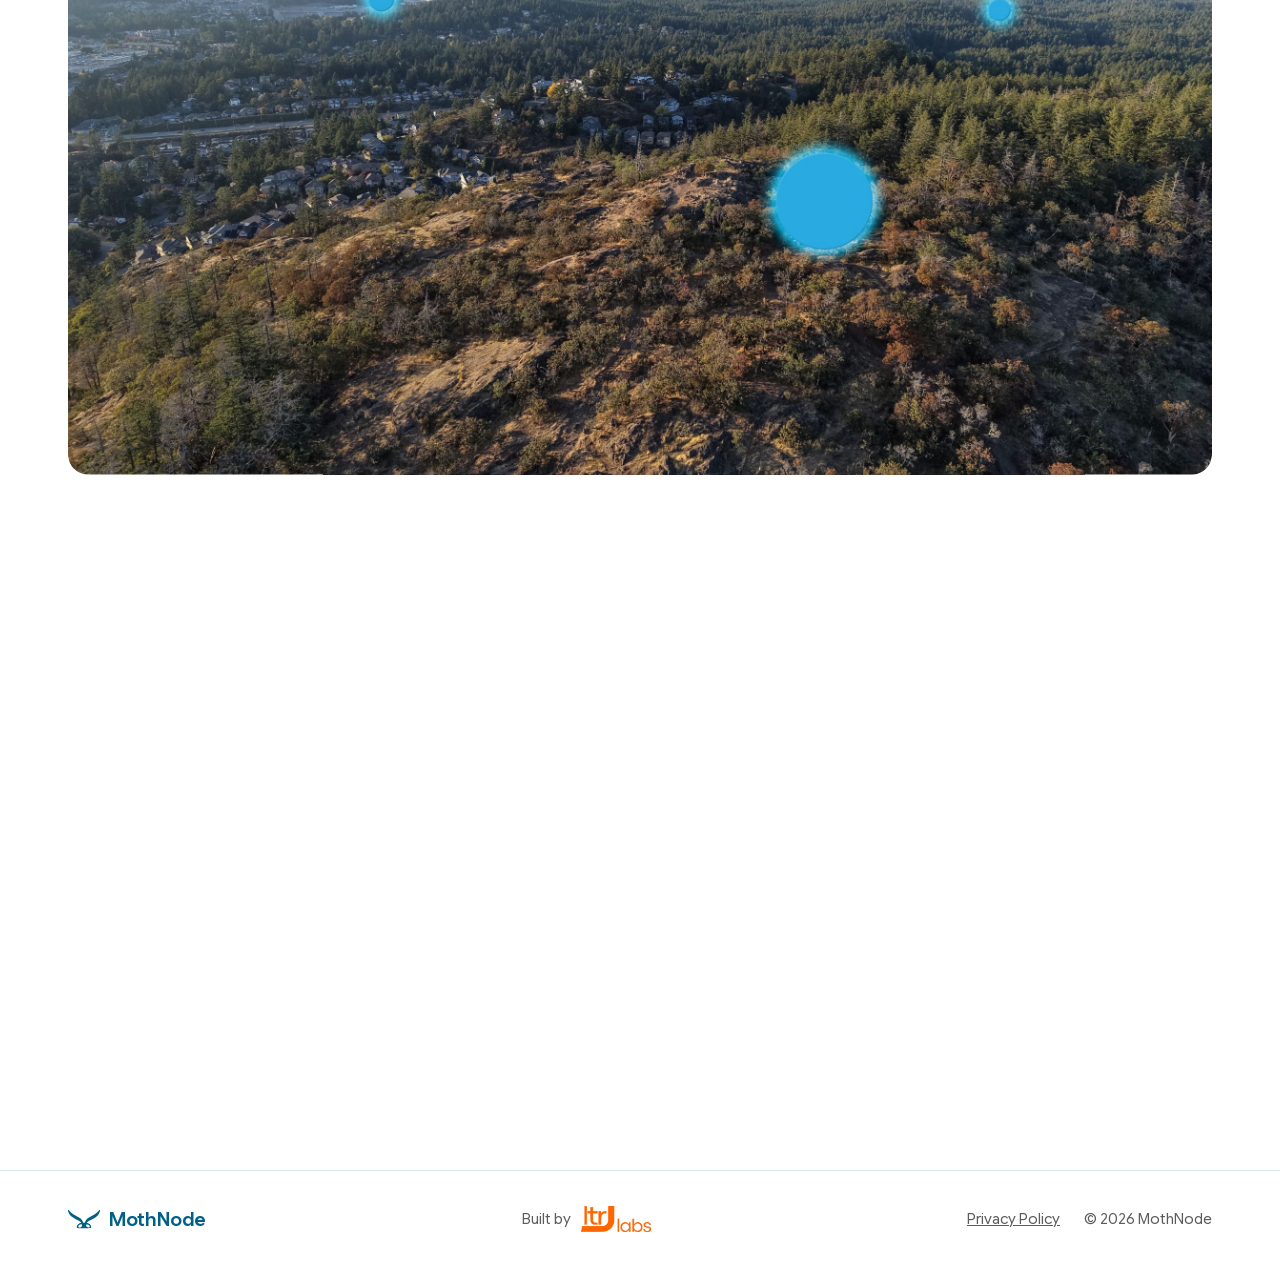
==== commit d439e46f: "Restructure the main page into a five-part pitch flow Hook, problem, MothNode, demo, and roadmap wit" ====
--- a/index.html
+++ b/index.html
@@ -4,9 +4,9 @@
 <head>
     <meta charset="UTF-8">
     <meta name="viewport" content="width=device-width, initial-scale=1.0">
-    <title>MothNode | Digitize your water tank infrastructure</title>
+    <title>MothNode | Know the water is there before the fire starts</title>
     <meta name="description"
-        content="MothNode puts your water tanks on one network, with frequent and on-demand level readings, off-grid operation, and no maintenance. Launching summer 2027.">
+        content="MothNode monitors the cisterns and dry hydrants rural fire departments depend on: readings on demand, solar powered, and working beyond cell coverage. Launching summer 2027.">
     <link rel="icon" href="images/favicon.svg" type="image/svg+xml">
     <link rel="preload" href="fonts/GoogleSansFlex-latin.woff2" as="font" type="font/woff2" crossorigin>
     <link rel="stylesheet" href="site.css">
@@ -27,7 +27,7 @@
 </head>
 
 <body>
-    <a href="#network" class="skip-link">Skip to content</a>
+    <a href="#problem" class="skip-link">Skip to content</a>
 
     <header class="site-nav" id="siteNav">
         <a href="#top" class="brand">
@@ -36,11 +36,11 @@
         </a>
         <nav aria-label="Page sections">
             <ul class="nav-links" id="navLinks">
-                <li><a href="#network">Network</a></li>
-                <li><a href="#features">Features</a></li>
-                <li><a href="#infrastructure">Infrastructure</a></li>
-                <li><a href="#fire">Fire protection</a></li>
-                <li><a href="#launch">Launch</a></li>
+                <li><a href="#problem">Problem</a></li>
+                <li><a href="#mothnode">MothNode</a></li>
+                <li><a href="#demo">Demo</a></li>
+                <li><a href="#roadmap">Roadmap</a></li>
+                <li><a href="#contact">Contact</a></li>
             </ul>
         </nav>
         <button class="nav-toggle" id="navToggle" type="button" aria-expanded="false" aria-controls="navLinks">
@@ -49,7 +49,7 @@
     </header>
 
     <main>
-        <!-- 1. Hero ------------------------------------------------------- -->
+        <!-- 1. Hook ------------------------------------------------------- -->
         <section class="hero" id="top">
             <div class="hero-frame">
                 <!-- Slot G1. The text panel is kept wide and low so it only covers the
@@ -58,58 +58,110 @@
                     alt="A MothNode unit on top of a teal-tinted water tank in the forest, with faint signal waves rising from it"
                     width="2880" height="1620" fetchpriority="high">
                 <div class="hero-panel">
-                    <h1 data-reveal="words">Digitize your water tank infrastructure with MothNode</h1>
-                    <p class="hero-sub">PLACEHOLDER</p>
-                </div>
-            </div>
-        </section>
-
-        <!-- 2. The network ------------------------------------------------ -->
-        <section class="section" id="network">
+                    <h1 data-reveal="words">Know the water is there before the fire starts</h1>
+                    <p class="hero-sub">Live water levels for every rural cistern and dry hydrant.</p>
+                    <ul class="hero-tags" aria-label="What sets MothNode apart">
+                        <li>Readings on demand</li>
+                        <li>Solar powered</li>
+                        <li>Works beyond cell coverage</li>
+                    </ul>
+                </div>
+            </div>
+        </section>
+
+        <!-- 2. The problem ------------------------------------------------- -->
+        <section class="band band--brand" id="problem" data-reveal="band">
             <div class="container">
                 <div class="split">
-                    <h2 data-reveal="words">Every tank you manage, on one network.</h2>
+                    <h2 data-reveal="words">Rural fire protection runs on water no one can see</h2>
                     <div class="lead" data-reveal="up">
-                        <p>One tank gives you a reading. All of your tanks together give you the full picture. Each
-                            MothNode you install joins the same network and reports to the same dashboard, so you see
-                            your whole area at a glance instead of one site at a time.</p>
-                    </div>
-                </div>
-                <!-- Slot G2. The source is 4:3 and the slot is 16:9, so .media-pan holds
-                     the whole frame and is shifted to keep the horizon and all five dots
-                     in view. Each .pulse sits on one of the dots in the image: --x and --y
-                     are the dot's centre and --s its width, as percentages of the frame. -->
-                <figure class="media media--wide" data-reveal="media">
-                    <div class="media-pan">
-                        <img src="images/network-aerial.jpg"
-                            alt="Aerial view over forested hills and scattered homes, with five glowing blue dots marking devices across the landscape"
-                            width="2400" height="1800" loading="lazy">
-                        <span class="pulse" style="--x: 66.01%; --y: 50.99%; --s: 8.83%; --grow: 1.9; --wait: 0s"></span>
-                        <span class="pulse" style="--x: 27.29%; --y: 27.51%; --s: 2.83%; --grow: 3.4; --wait: 0.6s"></span>
-                        <span class="pulse" style="--x: 81.33%; --y: 28.86%; --s: 2.5%; --grow: 3.4; --wait: 1.1s"></span>
-                        <span class="pulse" style="--x: 60.01%; --y: 22.74%; --s: 1.17%; --grow: 4.5; --wait: 1.7s"></span>
-                        <span class="pulse" style="--x: 80.46%; --y: 23.14%; --s: 1%; --grow: 4.5; --wait: 2.2s"></span>
-                    </div>
-                </figure>
-            </div>
-        </section>
-
-        <!-- 3. Core features ---------------------------------------------- -->
-        <section class="band band--soft" id="features" data-reveal="band">
+                        <p>Where there are no hydrants, departments fight fires with water stored in cisterns, dry
+                            hydrants and tanks. The only way to know that water is there is to drive out and look.
+                            Between checks, a slow leak or an unreported draw can leave a tank low, and the crew finds
+                            out at the fire.</p>
+                    </div>
+                </div>
+                <div class="detail detail--reverse">
+                    <ul class="points" data-stagger>
+                        <li data-reveal="line">
+                            <h3>Checked by hand</h3>
+                            <p>Every routine check costs a volunteer's time and a truck's kilometres, repeated for
+                                every tank a department covers.</p>
+                        </li>
+                        <li data-reveal="line">
+                            <h3>Blind between checks</h3>
+                            <p>A leak or a draw nobody logged goes unnoticed until the next visit, or the next fire.</p>
+                        </li>
+                        <li data-reveal="line">
+                            <h3>Out of reach for cellular monitors</h3>
+                            <p>Monitors that need a cell signal can't report from the valleys, back roads and forest
+                                where many rural cisterns sit.</p>
+                        </li>
+                    </ul>
+                    <!-- PLACEHOLDER: replace both figures with real, sourced numbers before this
+                         goes live (README: no invented statistics), or delete this block. -->
+                    <div class="stats" data-stagger>
+                        <div class="stat stat--placeholder" data-reveal="up">
+                            <p class="stat-value">[#]</p>
+                            <p>fire departments in Canada, most of them run by volunteers.</p>
+                            <p class="stat-source">Placeholder: source needed</p>
+                        </div>
+                        <div class="stat stat--placeholder" data-reveal="up">
+                            <p class="stat-value">[#]</p>
+                            <p>cisterns and dry hydrants in [region] that are checked by hand today.</p>
+                            <p class="stat-source">Placeholder: source needed</p>
+                        </div>
+                    </div>
+                </div>
+            </div>
+        </section>
+
+        <!-- 3. MothNode: the solution and its three differentiators --------- -->
+        <section class="band band--grey" id="mothnode" data-reveal="band">
             <div class="container">
-                <h2 data-reveal="words">Core features</h2>
+                <h2 data-reveal="words">MothNode puts every tank on one network</h2>
+                <!-- A white card on grey. The render (slot G9) has a white background,
+                     so it sits on the card with no visible edge. -->
+                <div class="product-card" data-reveal="up">
+                    <img class="product-device" src="images/mothnode-r3.jpg"
+                        alt="The MothNode unit: a rectangular enclosure with a clear lid over a dark panel"
+                        width="1149" height="553" loading="lazy">
+                    <div class="product-text">
+                        <p>An ultrasonic sensor on the tank lid measures the water level. MothNode sends each reading
+                            over cellular, or over long-range LoRa radio through a nearby gateway, to the MothNode
+                            Dashboard, which alerts your team when a level drops.</p>
+                        <p>It fits the tanks you already have. No retrofit.</p>
+                    </div>
+                </div>
+
                 <div class="feature-grid" data-stagger>
                     <article class="feature" data-reveal="up">
                         <figure class="media media--tall" data-reveal="media">
                             <div class="media-slot">
                                 <strong>G3</strong>
-                                <span>Image for frequent and on-demand data updates</span>
+                                <span>Image for on-demand readings: an Update Now press, or a phone at the tank</span>
                                 <span class="media-size">1200 × 1500</span>
                             </div>
                         </figure>
-                        <h3>Frequent and on-demand data updates</h3>
-                        <p>Your dashboard stays current with automatic readings around the clock. Need the level right
-                            now? Request a fresh reading at any time.</p>
+                        <h3>A fresh reading, in seconds</h3>
+                        <!-- Keep this accurate: remote Update Now reaches cellular and gateway
+                             units only; LoRa units answer on demand over Bluetooth at the tank.
+                             Swap "within seconds" for the measured time once it is timed. -->
+                        <p>Readings arrive on a schedule around the clock. Need the level now? Press Update Now and a
+                            cellular or gateway unit measures and reports within seconds. At the tank, any unit answers
+                            your phone over Bluetooth.</p>
+                    </article>
+
+                    <article class="feature" data-reveal="up">
+                        <!-- Slot G5. Anchored low so the unit and tank lid stay in the crop. -->
+                        <figure class="media media--tall media--anchor-low" data-reveal="media">
+                            <img src="images/feature-maintenance.jpg"
+                                alt="A MothNode unit on a tank lid in the forest, lit by a beam of yellow-green sunlight"
+                                width="525" height="804" loading="lazy">
+                        </figure>
+                        <h3>Solar powered</h3>
+                        <p>A built-in solar panel keeps MothNode charged. No wiring to the tank, no battery swaps, and
+                            no service visits to keep it running.</p>
                     </article>
 
                     <article class="feature" data-reveal="up">
@@ -120,32 +172,37 @@
                                 alt="Aerial view of a forested rural property, with a MothNode marker sending a signal beam out over the trees"
                                 width="2000" height="1500" loading="lazy">
                         </figure>
-                        <h3>Functional off-grid</h3>
-                        <p>MothNode reaches you over long-range radio and cellular.</p>
+                        <h3>Works beyond cell coverage</h3>
+                        <p>Where there's no cell signal, MothNode sends its readings over long-range LoRa radio to a
+                            gateway that has one. One gateway relays for the tanks around it.</p>
                     </article>
-
-                    <article class="feature" data-reveal="up">
-                        <!-- Slot G5. Anchored low so the unit and tank lid stay in the crop. -->
-                        <figure class="media media--tall media--anchor-low" data-reveal="media">
-                            <img src="images/feature-maintenance.jpg"
-                                alt="A MothNode unit on a tank lid in the forest, lit by a beam of yellow-green sunlight"
-                                width="525" height="804" loading="lazy">
-                        </figure>
-                        <h3>Maintenance free</h3>
-                        <p>Install it once and leave it to work. MothNode powers itself from its own solar panel, so
-                            there are no scheduled service visits to keep it running.</p>
-                    </article>
-                </div>
-            </div>
-        </section>
-
-        <!-- 4. Existing infrastructure and workflows ---------------------- -->
-        <section class="section" id="infrastructure">
+                </div>
+
+                <div class="also" data-reveal="up">
+                    <p class="also-label">Also included</p>
+                    <ul>
+                        <li>Low-level and leak alerts by text or email</li>
+                        <li>Usage history across seasons</li>
+                        <li>A logged record for inspections and insurers</li>
+                    </ul>
+                </div>
+            </div>
+        </section>
+
+        <!-- 4. Demo -------------------------------------------------------- -->
+        <section class="band band--soft" id="demo" data-reveal="band">
             <div class="container">
-                <h2 data-reveal="words">Get more from the infrastructure you already have</h2>
+                <div class="split">
+                    <h2 data-reveal="words">See it work</h2>
+                    <div class="lead" data-reveal="up">
+                        <p>The MothNode Dashboard shows every tank's level, battery and history in one place.</p>
+                    </div>
+                </div>
                 <div class="detail detail--wide-media">
                     <!-- Slot G6. Silent looping video; site.js starts it when it scrolls
-                         into view and shows controls instead for reduced-motion visitors. -->
+                         into view and shows controls instead for reduced-motion visitors.
+                         TODO: re-record to show an Update Now press and the new reading
+                         arriving, with time visible on screen. -->
                     <figure class="media media--video detail-media" data-reveal="media">
                         <video data-autoplay muted loop playsinline preload="none" width="1200" height="1000"
                             aria-label="Screen recording of the MothNode Dashboard showing a tank's water level and battery readings">
@@ -154,88 +211,77 @@
                     </figure>
                     <ul class="points" data-stagger>
                         <li data-reveal="line">
-                            <h3>Fits the tanks you already have</h3>
-                            <p>Ultrasonic water level technology works with any tank. No retrofit.</p>
-                        </li>
-                        <li data-reveal="line">
-                            <h3>Fewer trips</h3>
+                            <h3>Every tank at a glance</h3>
+                            <p>Your whole area on one screen, instead of one site at a time.</p>
+                        </li>
+                        <li data-reveal="line">
+                            <h3>Alerts before it's a problem</h3>
+                            <p>A text or email when a tank drops below the level you set. The same alerts catch slow
+                                leaks long before you would spot them on site.</p>
+                        </li>
+                        <li data-reveal="line">
+                            <h3>Trips only when they're needed</h3>
                             <p>Stop driving out to tanks that turn out to be fine; go when a tank needs you.</p>
                         </li>
-                        <li data-reveal="line">
-                            <h3>Alerts</h3>
-                            <p>Get an email or text when a tank drops below the level you set. The same alerts catch
-                                slow leaks long before you would spot them on site.</p>
-                        </li>
-                        <li data-reveal="line">
-                            <h3>Usage history</h3>
-                            <p>See how fast each tank draws down across days and seasons, to plan capacity.</p>
-                        </li>
-                        <li data-reveal="line">
-                            <h3>A record you can show</h3>
-                            <p>Logged level history for inspections, insurers, or audits.</p>
-                        </li>
                     </ul>
                 </div>
             </div>
         </section>
 
-        <!-- 5. Fire protection -------------------------------------------- -->
-        <section class="band band--brand" id="fire" data-reveal="band">
+        <!-- 5. Where this goes --------------------------------------------- -->
+        <section class="section" id="roadmap">
             <div class="container">
-                <h2 data-reveal="words">Made for fire protection</h2>
-                <div class="detail detail--reverse">
-                    <ul class="points" data-stagger>
-                        <li data-reveal="line">
-                            <h3>Dependable when it matters</h3>
-                            <p>Cisterns and dry hydrants you know are full before you need them.</p>
-                        </li>
-                        <li data-reveal="line">
-                            <h3>Check from the field</h3>
-                            <p>Request a reading on demand using Bluetooth or the internet.</p>
-                        </li>
-                        <li data-reveal="line">
-                            <h3>Volunteer hours back</h3>
-                            <p>Fewer routine checks and less vehicle wear.</p>
-                        </li>
-                    </ul>
-                    <figure class="media media--square" data-reveal="media">
-                        <div class="media-slot">
-                            <strong>G8</strong>
-                            <span>Image for fire protection</span>
-                            <span class="media-size">1600 × 1600</span>
-                        </div>
-                    </figure>
-                </div>
-            </div>
-        </section>
-
-        <!-- 6. Product summary -------------------------------------------- -->
-        <section class="band band--grey" id="summary" data-reveal="band">
-            <div class="container">
-                <div class="summary">
-                    <h2 data-reveal="words">MothNode at a glance</h2>
-                    <!-- A white card on grey. The render (slot G9) has a white background,
-                         so it sits on the card with no visible edge. -->
-                    <div class="summary-card" data-reveal="up">
-                        <img class="summary-device" src="images/mothnode-r3.jpg"
-                            alt="The MothNode unit: a rectangular enclosure with a clear lid over a dark panel"
-                            width="1149" height="553" loading="lazy">
-                        <ul class="summary-list" data-stagger>
-                            <li data-reveal="up"><strong class="key">Precision</strong> water level sensing</li>
-                            <li data-reveal="up"><strong class="key">Frequent</strong> and <strong
-                                    class="key">on-demand</strong> measurements</li>
-                            <li data-reveal="up"><strong class="key">Maintenance free</strong></li>
-                        </ul>
-                    </div>
-                </div>
-            </div>
-        </section>
-
-        <!-- 7. Launch ----------------------------------------------------- -->
-        <section class="launch" id="launch">
-            <div class="container">
-                <p class="launch-label" data-reveal="up">Expected launch</p>
-                <p class="launch-date" data-reveal="words">Summer 2027</p>
+                <div class="split">
+                    <h2 data-reveal="words">From one department to a national network</h2>
+                    <div class="lead" data-reveal="up">
+                        <p>Every MothNode joins the same network, and every gateway extends coverage to the tanks
+                            around it. We're starting with rural fire departments and building toward a live picture
+                            of firefighting water across rural Canada, for departments, wildfire agencies and the
+                            communities they protect.</p>
+                    </div>
+                </div>
+                <!-- Slot G2. The source is 4:3 and the slot is 16:9, so .media-pan holds
+                     the whole frame and is shifted to keep the horizon and all five dots
+                     in view. -->
+                <figure class="media media--wide" data-reveal="media">
+                    <div class="media-pan">
+                        <img src="images/network-aerial.jpg"
+                            alt="Aerial view over forested hills and scattered homes, with five glowing blue dots marking devices across the landscape"
+                            width="2400" height="1800" loading="lazy">
+                    </div>
+                </figure>
+                <ol class="roadmap" data-stagger>
+                    <li data-reveal="up">
+                        <p class="roadmap-when">Now</p>
+                        <h3>Field testing</h3>
+                        <p>Rev 3 hardware is in testing on real tanks.</p>
+                    </li>
+                    <li data-reveal="up">
+                        <p class="roadmap-when">Next</p>
+                        <h3>Certification and pilots</h3>
+                        <p>Radio certification for Canada and the US, and pilot deployments with fire departments.</p>
+                    </li>
+                    <li class="roadmap-launch" data-reveal="up">
+                        <p class="roadmap-when">Summer 2027</p>
+                        <h3>Launch</h3>
+                        <p>MothNode available to order.</p>
+                    </li>
+                </ol>
+            </div>
+        </section>
+
+        <!-- Contact (closes section 5) ------------------------------------- -->
+        <section class="band band--brand" id="contact" data-reveal="band">
+            <div class="container contact">
+                <div>
+                    <h2 data-reveal="words">Let's talk</h2>
+                    <p class="contact-lead" data-reveal="up">Run a fire department, a wildfire program, or water
+                        infrastructure in rural Canada? We'd like to hear from you.</p>
+                </div>
+                <!-- TODO: point this at a mailto: address once there is one to publish.
+                     The privacy policy (section 4) already covers email contact. -->
+                <a class="button" href="https://ltrjlabs.com" target="_blank" rel="noopener noreferrer"
+                    data-reveal="up">Contact LTRJ Labs</a>
             </div>
         </section>
     </main>
--- a/site.css
+++ b/site.css
@@ -156,8 +156,7 @@
 }
 
 .section,
-.band,
-.launch {
+.band {
 	scroll-margin-top: 5.5rem;
 }
 
@@ -344,6 +343,23 @@
 	line-height: 1.45;
 }
 
+/* The three differentiators, as mint tags under the subheading. */
+.hero-tags {
+	display: flex;
+	flex-wrap: wrap;
+	gap: 0.5rem;
+	margin-top: 1.1rem;
+}
+
+.hero-tags li {
+	padding: 0.35rem 0.85rem;
+	border-radius: 999px;
+	background: var(--brand-natural);
+	color: var(--brand);
+	font-size: clamp(0.9rem, 1.1vw, 1rem);
+	font-weight: 600;
+}
+
 /* Media slots -------------------------------------------------------------- */
 
 .media {
@@ -366,8 +382,8 @@
 
 /* The aerial is 4:3 inside a 16:9 slot. Rather than letting the browser crop
    it, .media-pan holds the whole frame and is slid up by 8% of its height, which
-   keeps the horizon and the distant dots in view. Because the pulses live inside
-   the same box, they stay locked to the dots however the frame moves. */
+   keeps the horizon and the distant dots in view. Being its own box also lets it
+   drift inside the slot on scroll (see Motion). */
 .media-pan {
 	position: absolute;
 	top: 0;
@@ -383,26 +399,6 @@
 	object-fit: cover;
 }
 
-/* Rings that radiate from a dot in the image. Invisible unless animation is on. */
-.pulse {
-	position: absolute;
-	left: var(--x);
-	top: var(--y);
-	width: var(--s);
-	aspect-ratio: 1;
-	translate: -50% -50%;
-	pointer-events: none;
-}
-
-.pulse::before,
-.pulse::after {
-	content: "";
-	position: absolute;
-	inset: 0;
-	border: 2px solid var(--brand-accent);
-	border-radius: 50%;
-	opacity: 0;
-}
 
 .media--tall {
 	aspect-ratio: 4 / 5;
@@ -561,81 +557,178 @@
 	color: rgba(255, 255, 255, 0.86);
 }
 
-/* 6. Product summary --------------------------------------------------------- */
-
-/* The title sits on the grey, lined up with the card's left edge. */
-.summary {
-	max-width: 46rem;
-	margin-inline: auto;
-}
-
-.summary h2 {
-	max-width: none;
-	margin-bottom: clamp(1.5rem, 3vw, 2.5rem);
-}
-
-.summary-card {
+/* Problem: figures beside the points ------------------------------------------ */
+
+.stats {
+	display: grid;
+	gap: clamp(1rem, 2vw, 1.5rem);
+	align-content: start;
+}
+
+.stat {
+	padding: clamp(1.25rem, 2.5vw, 2rem);
+	border-radius: var(--radius-media);
+	background: rgba(255, 255, 255, 0.08);
+}
+
+/* Dashed until the figure is real and sourced. */
+.stat--placeholder {
+	border: 1.5px dashed rgba(255, 255, 255, 0.5);
+}
+
+.stat-value {
+	font-size: clamp(2.75rem, 5vw, 4.25rem);
+	font-weight: 600;
+	line-height: 1;
+	letter-spacing: -0.03em;
+	color: var(--brand-natural);
+	font-variant-numeric: tabular-nums;
+}
+
+.stat-value + p {
+	margin-top: 0.6rem;
+	font-size: 1.1rem;
+	color: rgba(255, 255, 255, 0.9);
+}
+
+.stat-source {
+	margin-top: 0.75rem;
+	font-size: 0.85rem;
+	color: rgba(255, 255, 255, 0.7);
+}
+
+/* MothNode: product card, then the three differentiators ---------------------- */
+
+/* A white card on grey; the device render has a white background. */
+.product-card {
+	display: grid;
+	grid-template-columns: minmax(0, 6fr) minmax(0, 5fr);
+	gap: clamp(1.5rem, 4vw, 3.5rem);
+	align-items: center;
+	margin-top: clamp(1.5rem, 3vw, 2.5rem);
 	padding: clamp(1.25rem, 3.5vw, 3rem);
 	border-radius: var(--radius-panel);
 	background: var(--surface);
 }
 
-.summary-device {
+.product-device {
 	width: 100%;
 	height: auto;
 }
 
-.summary-list {
+.product-text p {
+	font-size: clamp(1.05rem, 1.35vw, 1.2rem);
+	line-height: 1.55;
+}
+
+.product-text p + p {
+	margin-top: 1rem;
+	font-weight: 600;
+	color: var(--brand);
+}
+
+.also {
+	display: flex;
+	flex-wrap: wrap;
+	align-items: center;
+	gap: 0.75rem 1rem;
+	margin-top: clamp(2rem, 4vw, 3rem);
+	padding-top: clamp(1.5rem, 3vw, 2rem);
+	border-top: 1px solid var(--tint-line);
+}
+
+.also-label {
+	font-weight: 600;
+	color: var(--brand);
+}
+
+.also ul {
+	display: flex;
+	flex-wrap: wrap;
+	gap: 0.5rem;
+}
+
+.also li {
+	padding: 0.4rem 0.9rem;
+	border: 1px solid var(--tint-line-strong);
+	border-radius: 999px;
+	background: var(--surface);
+	font-size: 0.95rem;
+}
+
+/* Roadmap ---------------------------------------------------------------------- */
+
+.roadmap {
 	display: grid;
-	gap: 0.8rem;
-	margin-top: clamp(1.25rem, 2.5vw, 2rem);
-	font-size: clamp(1.05rem, 1.3vw, 1.2rem);
-}
-
-.summary-list li {
-	position: relative;
-	padding-left: 1.4rem;
-}
-
-/* Key words: bold, brand teal, on a mint highlight. */
-.key {
-	padding: 0.08em 0.38em;
-	border-radius: 0.35em;
+	grid-template-columns: repeat(3, minmax(0, 1fr));
+	gap: clamp(1.25rem, 2.5vw, 2.25rem);
+	margin-top: clamp(2rem, 4vw, 3.5rem);
+	list-style: none;
+}
+
+.roadmap li {
+	padding-top: 1.25rem;
+	border-top: 2px solid var(--tint-line-strong);
+}
+
+.roadmap .roadmap-launch {
+	border-top-color: var(--brand-accent);
+}
+
+.roadmap-when {
+	font-size: 0.9rem;
+	font-weight: 600;
+	letter-spacing: 0.06em;
+	text-transform: uppercase;
+	color: var(--brand);
+}
+
+.roadmap h3 {
+	margin-top: 0.35rem;
+}
+
+.roadmap-launch h3 {
+	color: var(--brand);
+}
+
+.roadmap li p:last-child {
+	max-width: 36ch;
+	margin-top: 0.4rem;
+	color: var(--ink-muted);
+}
+
+/* Contact ---------------------------------------------------------------------- */
+
+.contact {
+	display: flex;
+	flex-wrap: wrap;
+	align-items: flex-end;
+	justify-content: space-between;
+	gap: 1.5rem 3rem;
+}
+
+.contact-lead {
+	max-width: 34rem;
+	margin-top: 1rem;
+	font-size: clamp(1.1rem, 1.45vw, 1.3rem);
+	color: rgba(255, 255, 255, 0.88);
+}
+
+.button {
+	display: inline-flex;
+	align-items: center;
+	padding: 0.9rem 1.6rem;
+	border-radius: 999px;
 	background: var(--brand-natural);
 	color: var(--brand);
-	font-weight: 700;
-	-webkit-box-decoration-break: clone;
-	box-decoration-break: clone;
-}
-
-.summary-list li::before {
-	content: "";
-	position: absolute;
-	left: 0;
-	top: 0.62em;
-	width: 0.5rem;
-	height: 0.5rem;
-	border-radius: 50%;
-	background: var(--brand-accent);
-}
-
-/* 7. Launch ------------------------------------------------------------------ */
-
-.launch {
-	padding-block: clamp(3.5rem, 8vw, 7rem) var(--section-gap);
-}
-
-.launch-label {
-	font-size: clamp(1.1rem, 1.5vw, 1.3rem);
-	color: var(--ink-muted);
-}
-
-.launch-date {
-	font-size: clamp(3.25rem, 12.5vw, 10.5rem);
 	font-weight: 600;
-	line-height: 0.98;
-	letter-spacing: -0.04em;
-	color: var(--brand);
+	text-decoration: none;
+	transition: transform 0.3s var(--ease-out), box-shadow 0.3s ease;
+}
+
+.button:hover {
+	transform: translateY(-2px);
+	box-shadow: 0 0 0 5px rgba(167, 255, 212, 0.3);
 }
 
 /* Legal pages (privacy policy) ------------------------------------------------ */
@@ -910,32 +1003,14 @@
 	animation: fade-up 0.9s var(--ease-out) 1s both;
 }
 
+.js-anim .hero-tags {
+	animation: fade-up 0.9s var(--ease-out) 1.15s both;
+}
+
 @keyframes fade-up {
 	from {
 		opacity: 0;
 		transform: translateY(14px);
-	}
-}
-
-/* Network: rings radiate from each dot once the image has been revealed. */
-.js-anim .is-in .pulse::before,
-.js-anim .is-in .pulse::after {
-	animation: pulse 3.2s cubic-bezier(0.2, 0.6, 0.3, 1) var(--wait, 0s) infinite;
-}
-
-.js-anim .is-in .pulse::after {
-	animation-delay: calc(var(--wait, 0s) + 1.6s);
-}
-
-@keyframes pulse {
-	0% {
-		opacity: 0.9;
-		transform: scale(1);
-	}
-
-	100% {
-		opacity: 0;
-		transform: scale(var(--grow, 3));
 	}
 }
 
@@ -972,18 +1047,8 @@
 	}
 }
 
-/* Summary: the highlight sweeps across each key word, and the device floats. */
-.js-anim .key {
-	background: linear-gradient(var(--brand-natural), var(--brand-natural)) no-repeat left center / 0% 100%;
-	transition: background-size 0.9s var(--ease-out);
-	transition-delay: calc(450ms + var(--k, 0) * 160ms);
-}
-
-.js-anim .is-in > .key {
-	background-size: 100% 100%;
-}
-
-.js-anim .summary-device {
+/* Product card: the device floats. */
+.js-anim .product-device {
 	animation: device-float 4.5s ease-in-out infinite alternate;
 }
 
@@ -995,12 +1060,6 @@
 	to {
 		translate: 0 -8px;
 	}
-}
-
-/* Launch: the two words arrive further apart than a headline's do. */
-.js-anim .launch-date .wi {
-	transition-duration: 1.3s;
-	transition-delay: calc(var(--i, 0) * 140ms);
 }
 
 /* Narrow screens ------------------------------------------------------------- */
@@ -1055,9 +1114,18 @@
 		position: static;
 	}
 
+	.feature-grid,
+	.product-card,
+	.roadmap {
+		grid-template-columns: minmax(0, 1fr);
+	}
+
 	.feature-grid {
-		grid-template-columns: minmax(0, 1fr);
 		gap: 2.5rem;
+	}
+
+	.contact {
+		align-items: flex-start;
 	}
 
 	.media--wide {
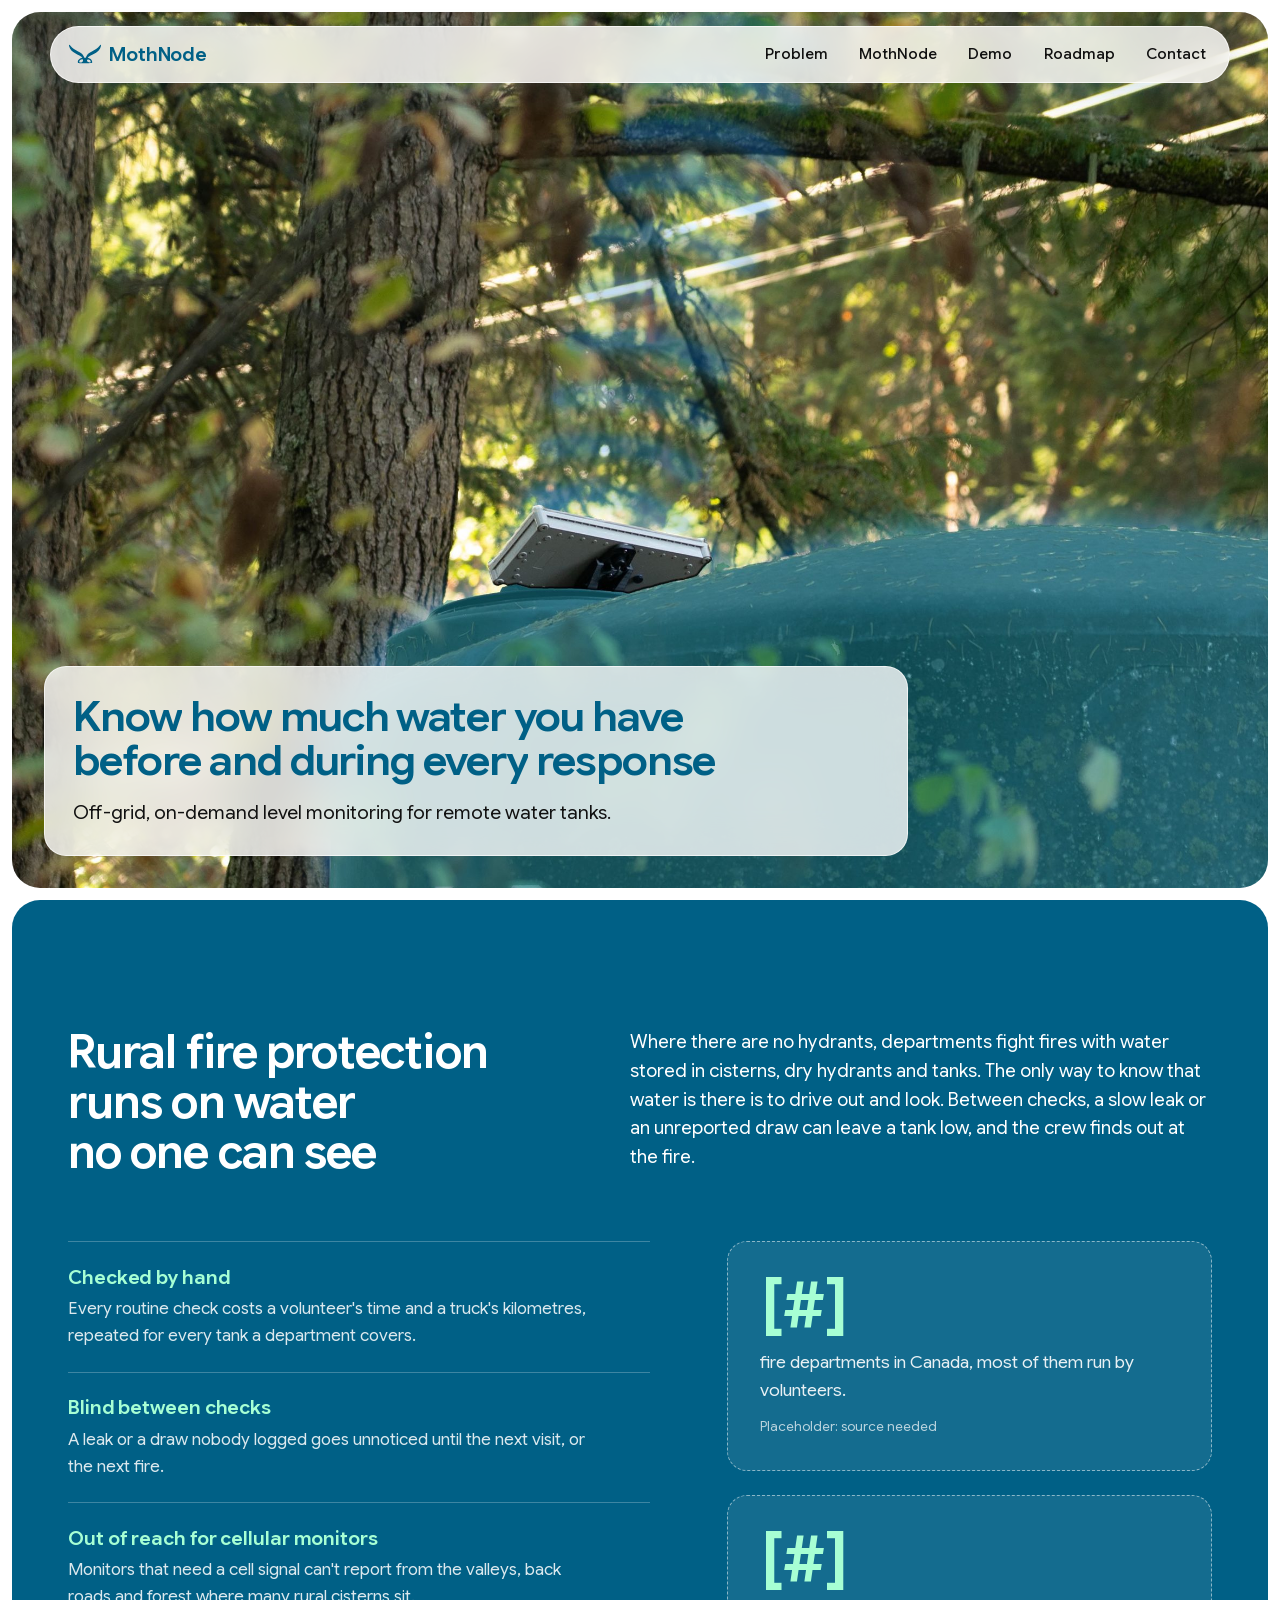
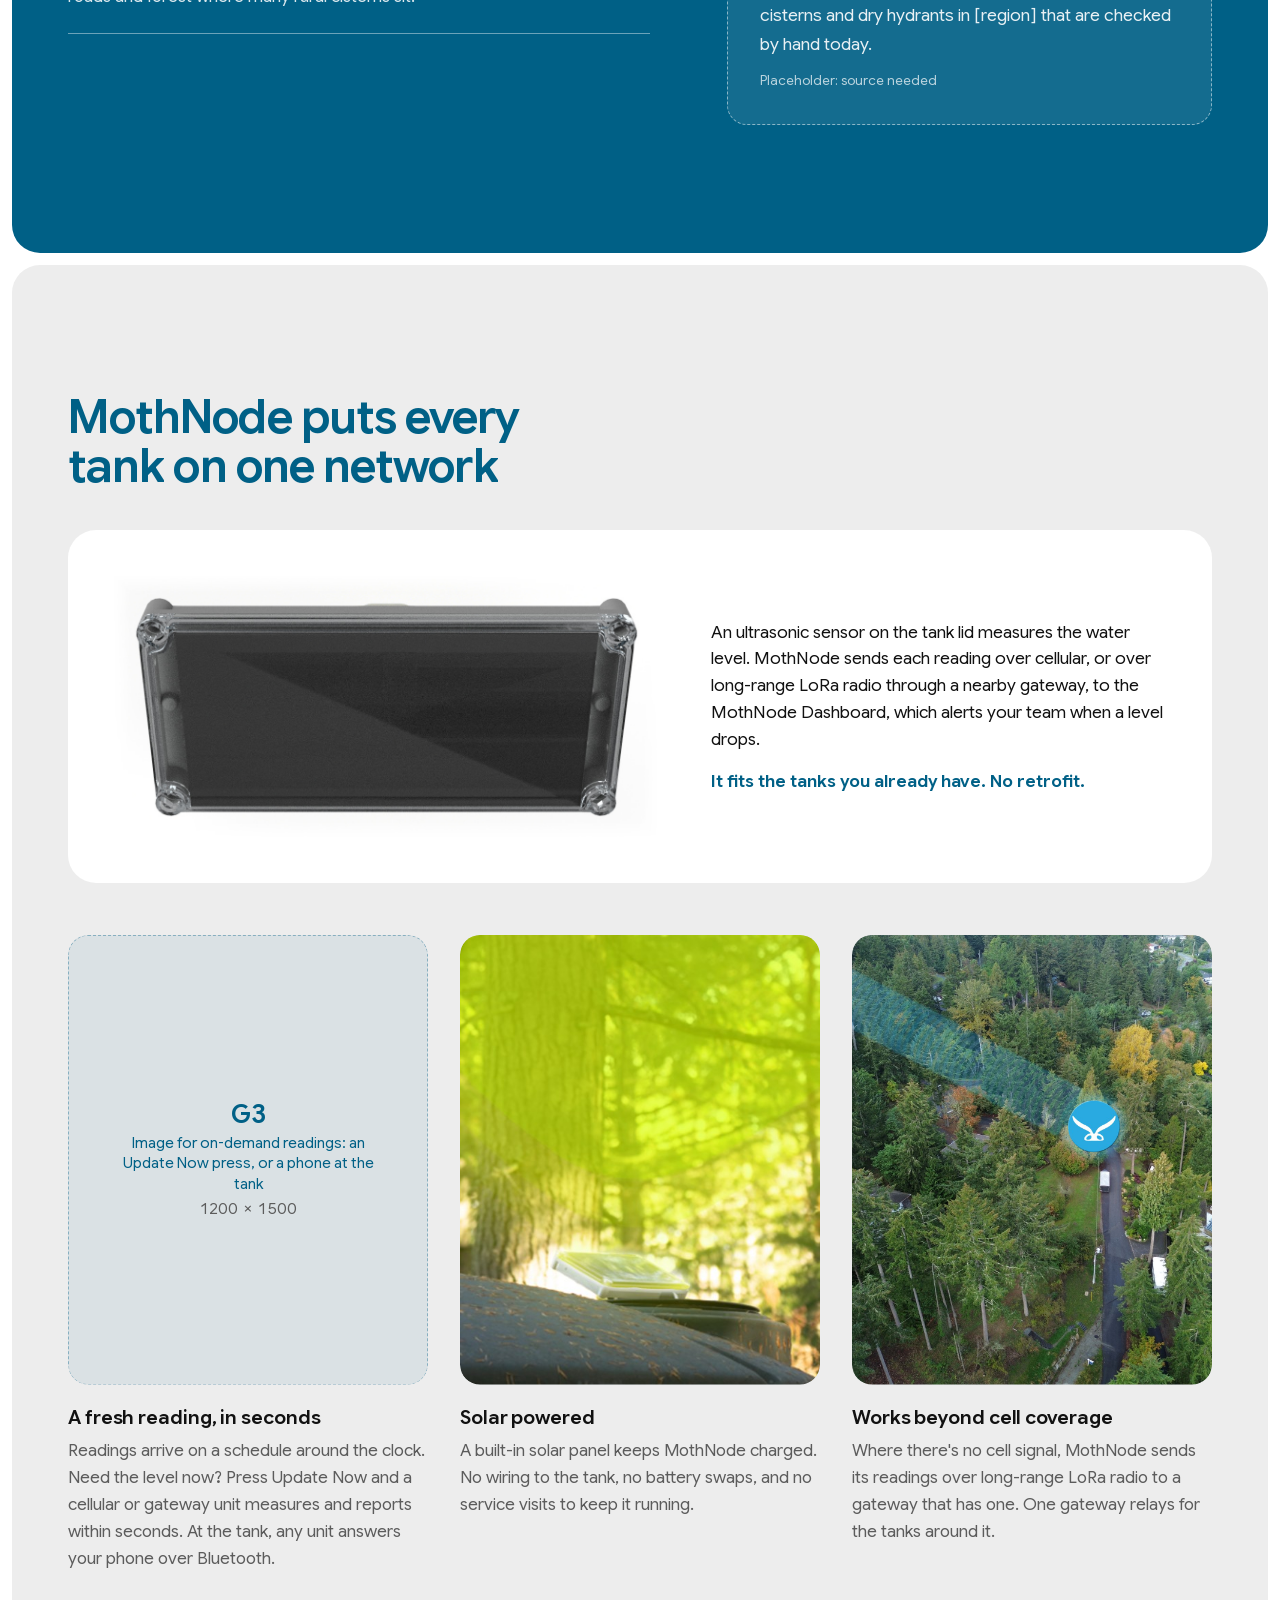
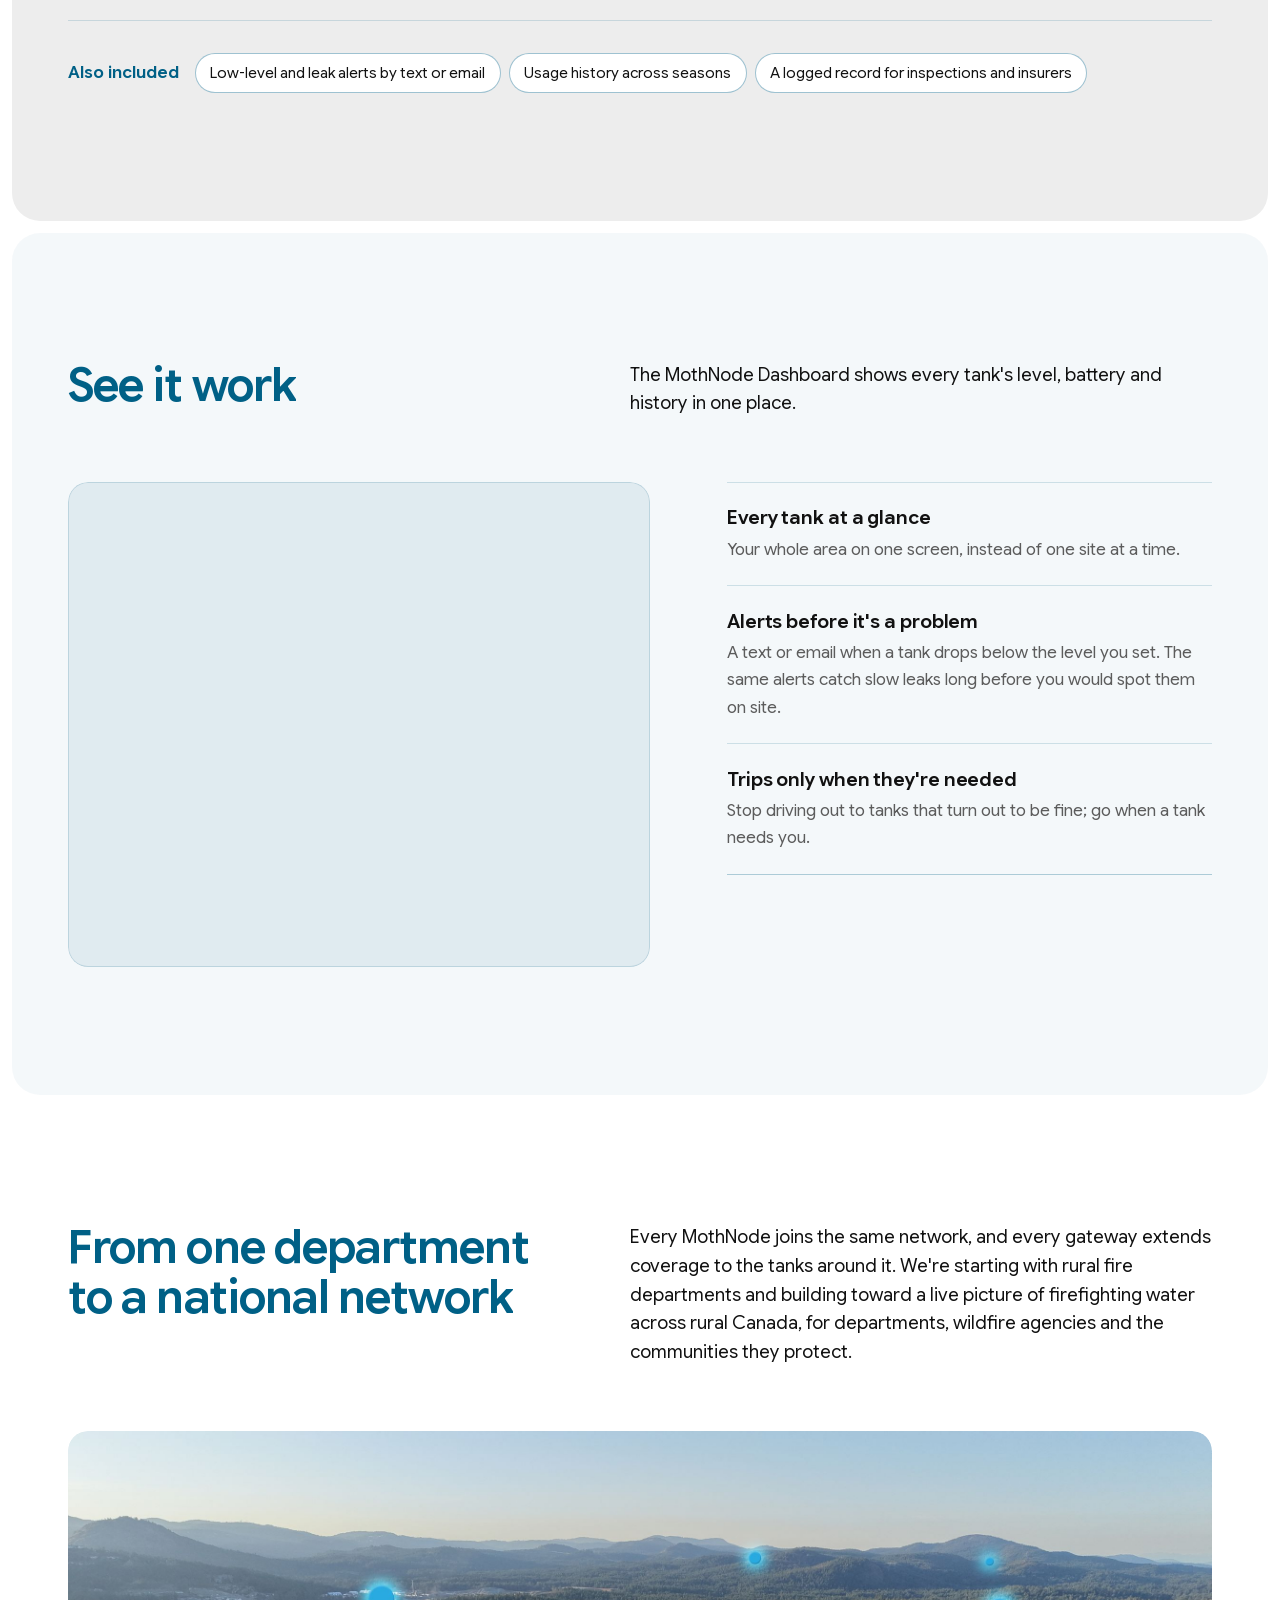
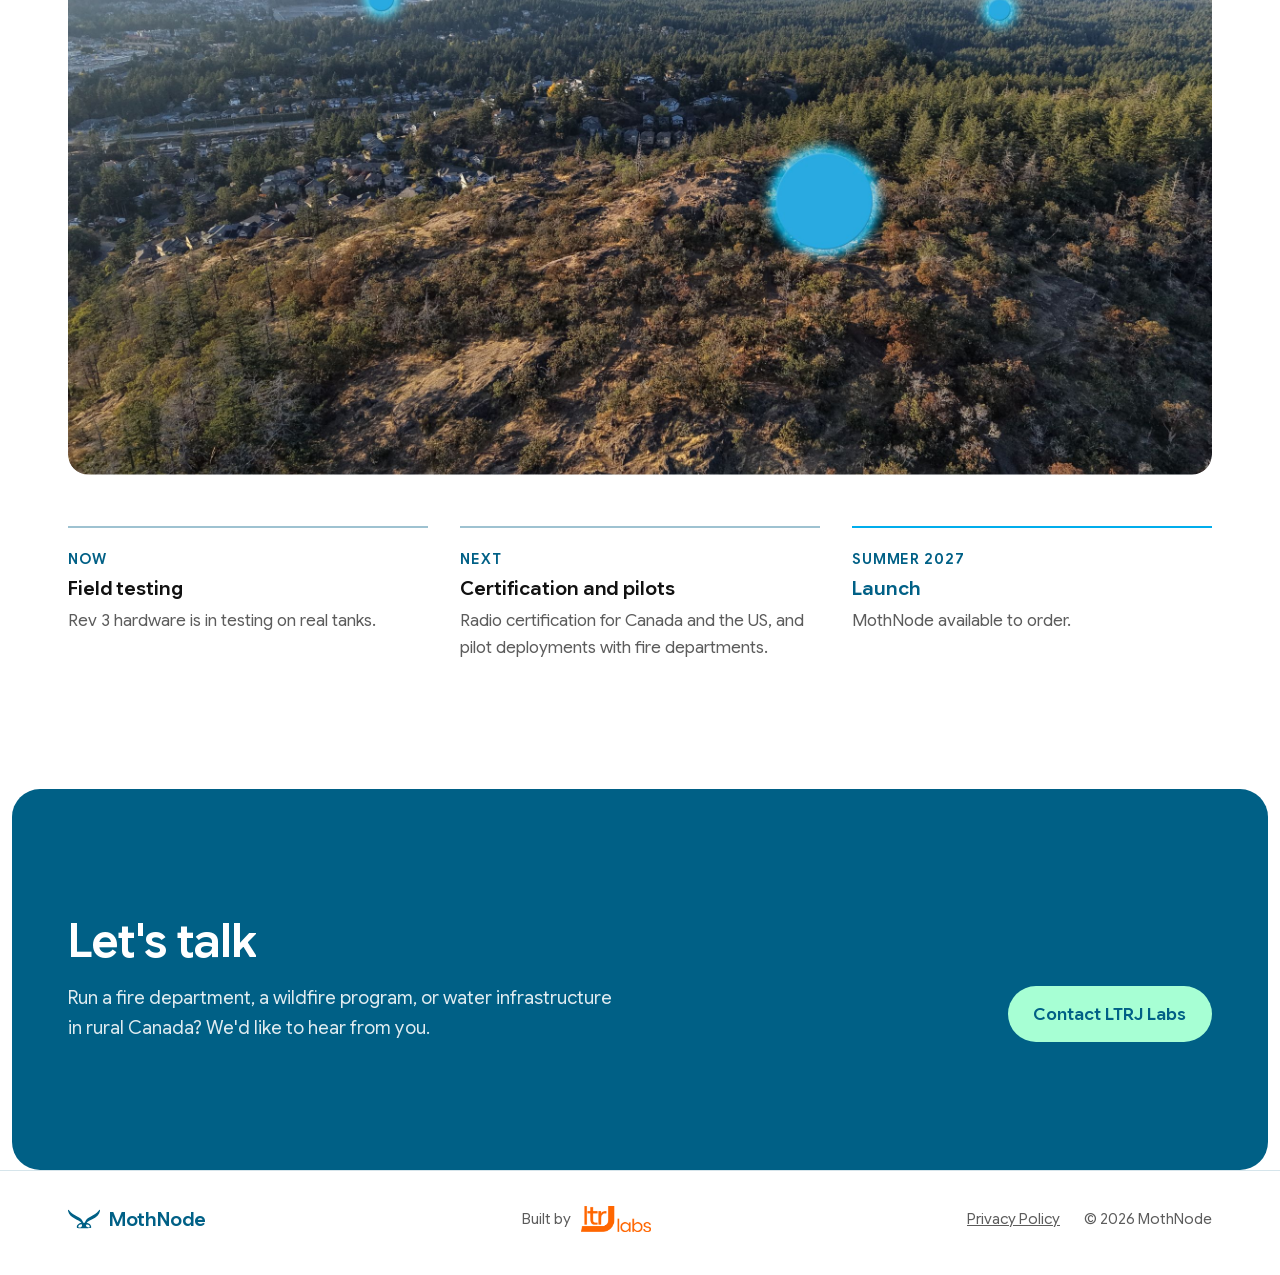
==== commit f8176122: "Lead the hero with the response timeline New heading and subheading, and no tag row, so the panel si" ====
--- a/index.html
+++ b/index.html
@@ -4,7 +4,7 @@
 <head>
     <meta charset="UTF-8">
     <meta name="viewport" content="width=device-width, initial-scale=1.0">
-    <title>MothNode | Know the water is there before the fire starts</title>
+    <title>MothNode | Off-grid, on-demand level monitoring for remote water tanks</title>
     <meta name="description"
         content="MothNode monitors the cisterns and dry hydrants rural fire departments depend on: readings on demand, solar powered, and working beyond cell coverage. Launching summer 2027.">
     <link rel="icon" href="images/favicon.svg" type="image/svg+xml">
@@ -58,13 +58,8 @@
                     alt="A MothNode unit on top of a teal-tinted water tank in the forest, with faint signal waves rising from it"
                     width="2880" height="1620" fetchpriority="high">
                 <div class="hero-panel">
-                    <h1 data-reveal="words">Know the water is there before the fire starts</h1>
-                    <p class="hero-sub">Live water levels for every rural cistern and dry hydrant.</p>
-                    <ul class="hero-tags" aria-label="What sets MothNode apart">
-                        <li>Readings on demand</li>
-                        <li>Solar powered</li>
-                        <li>Works beyond cell coverage</li>
-                    </ul>
+                    <h1 data-reveal="words">Know how much water you have before and during every response</h1>
+                    <p class="hero-sub">Off-grid, on-demand level monitoring for remote water tanks.</p>
                 </div>
             </div>
         </section>
--- a/site.css
+++ b/site.css
@@ -343,23 +343,6 @@
 	line-height: 1.45;
 }
 
-/* The three differentiators, as mint tags under the subheading. */
-.hero-tags {
-	display: flex;
-	flex-wrap: wrap;
-	gap: 0.5rem;
-	margin-top: 1.1rem;
-}
-
-.hero-tags li {
-	padding: 0.35rem 0.85rem;
-	border-radius: 999px;
-	background: var(--brand-natural);
-	color: var(--brand);
-	font-size: clamp(0.9rem, 1.1vw, 1rem);
-	font-weight: 600;
-}
-
 /* Media slots -------------------------------------------------------------- */
 
 .media {
@@ -1001,10 +984,6 @@
 
 .js-anim .hero-sub {
 	animation: fade-up 0.9s var(--ease-out) 1s both;
-}
-
-.js-anim .hero-tags {
-	animation: fade-up 0.9s var(--ease-out) 1.15s both;
 }
 
 @keyframes fade-up {
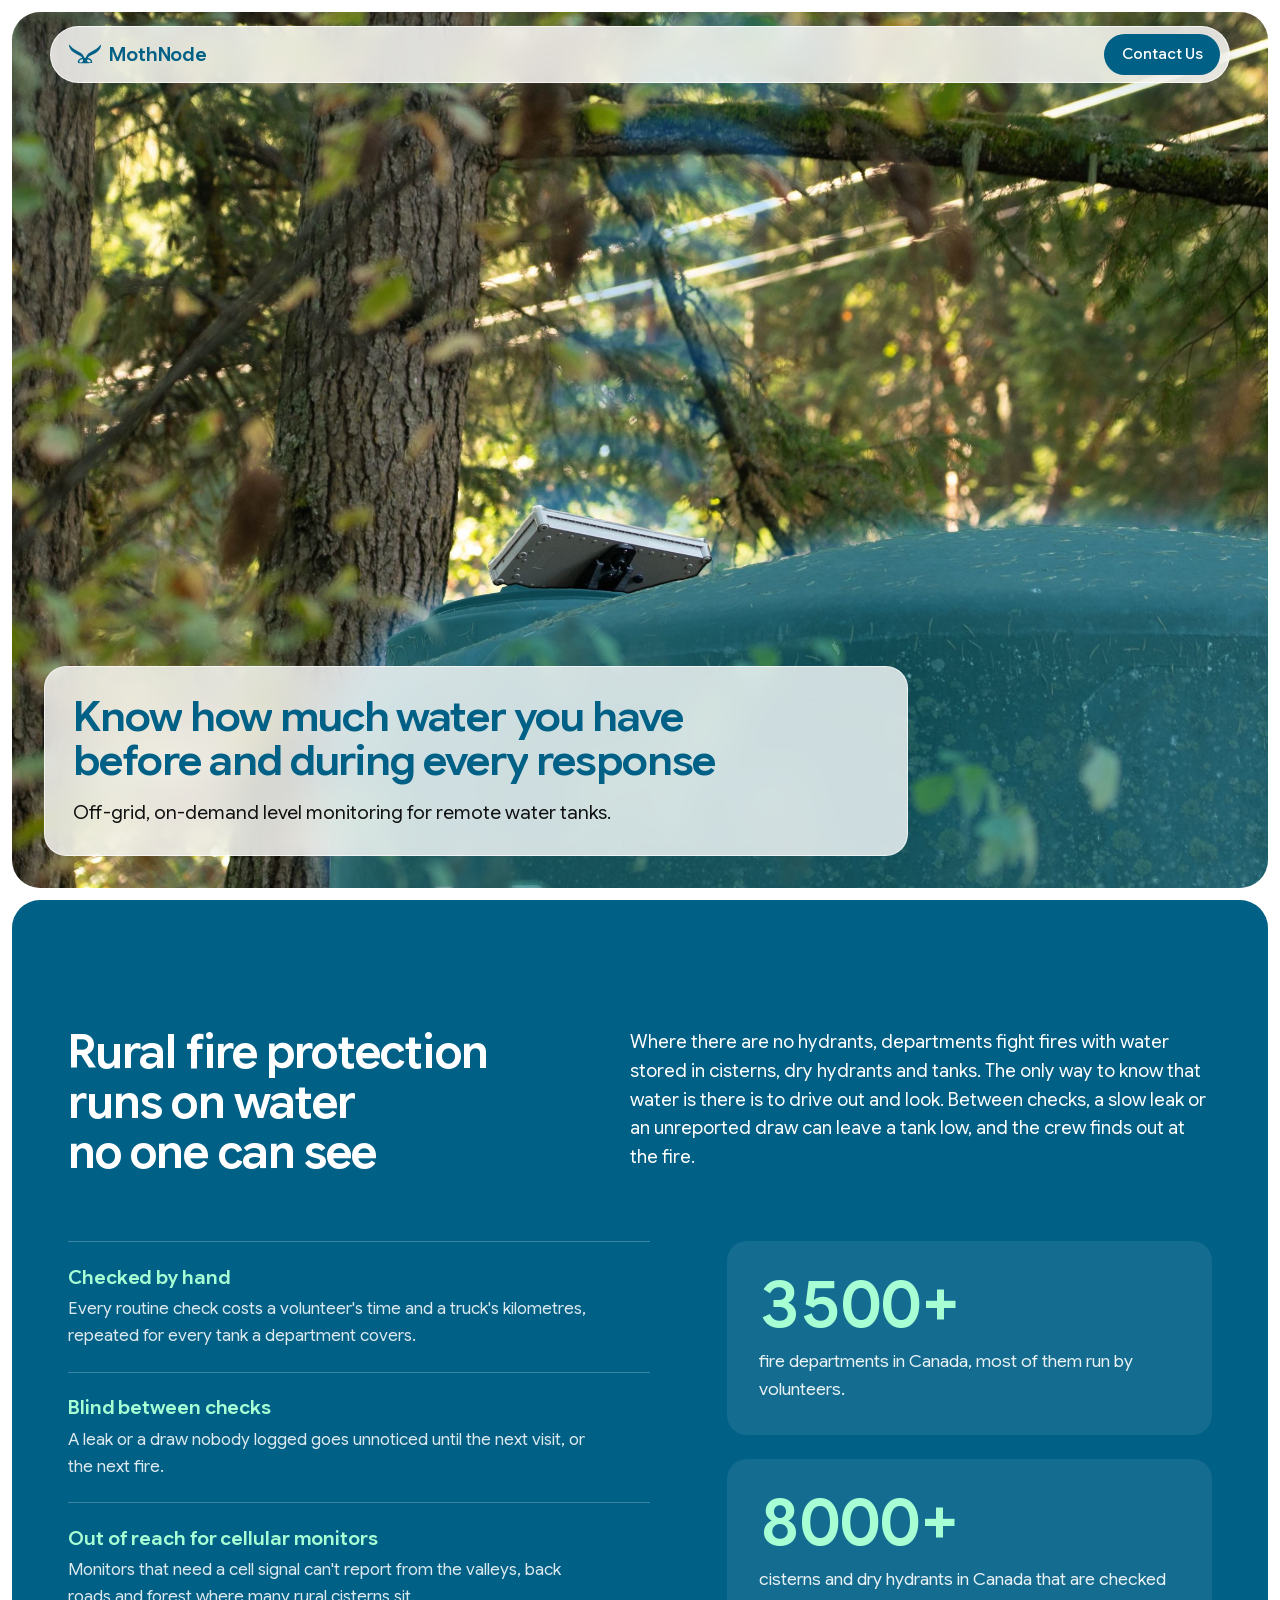
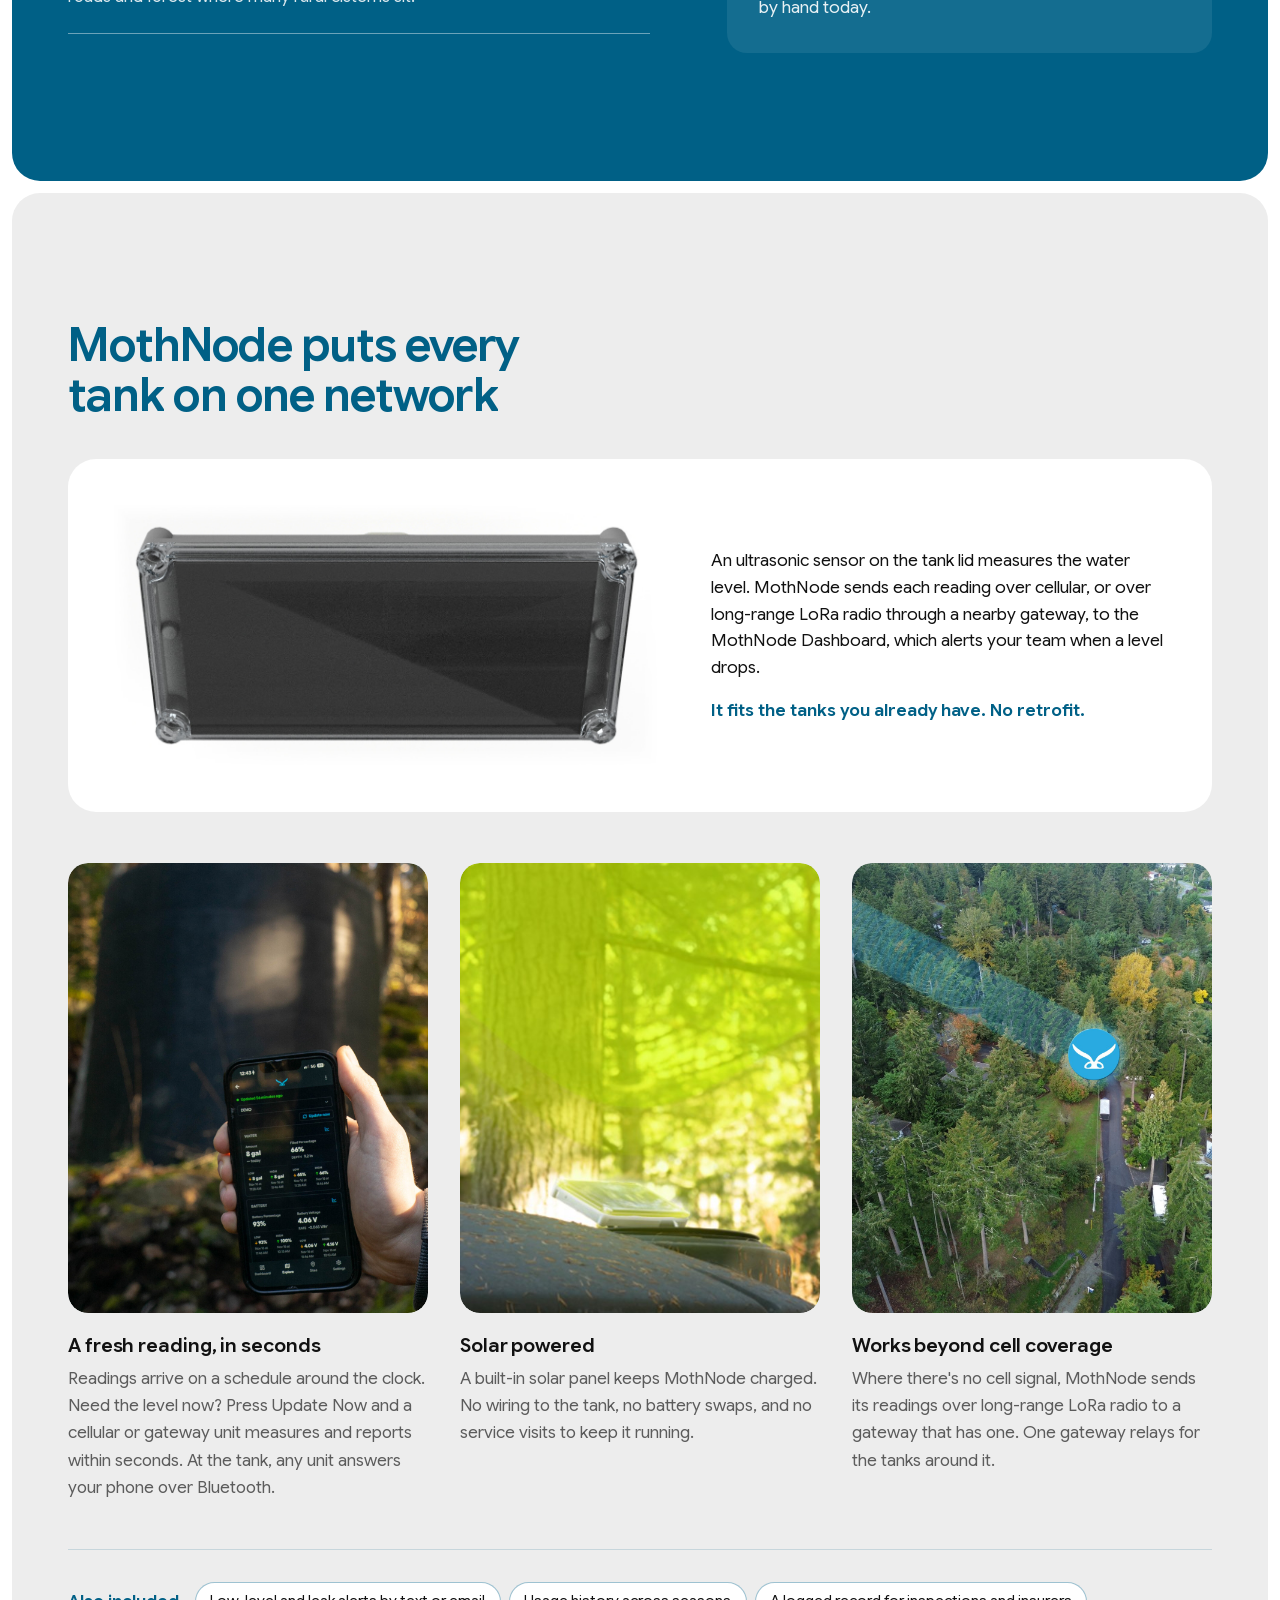
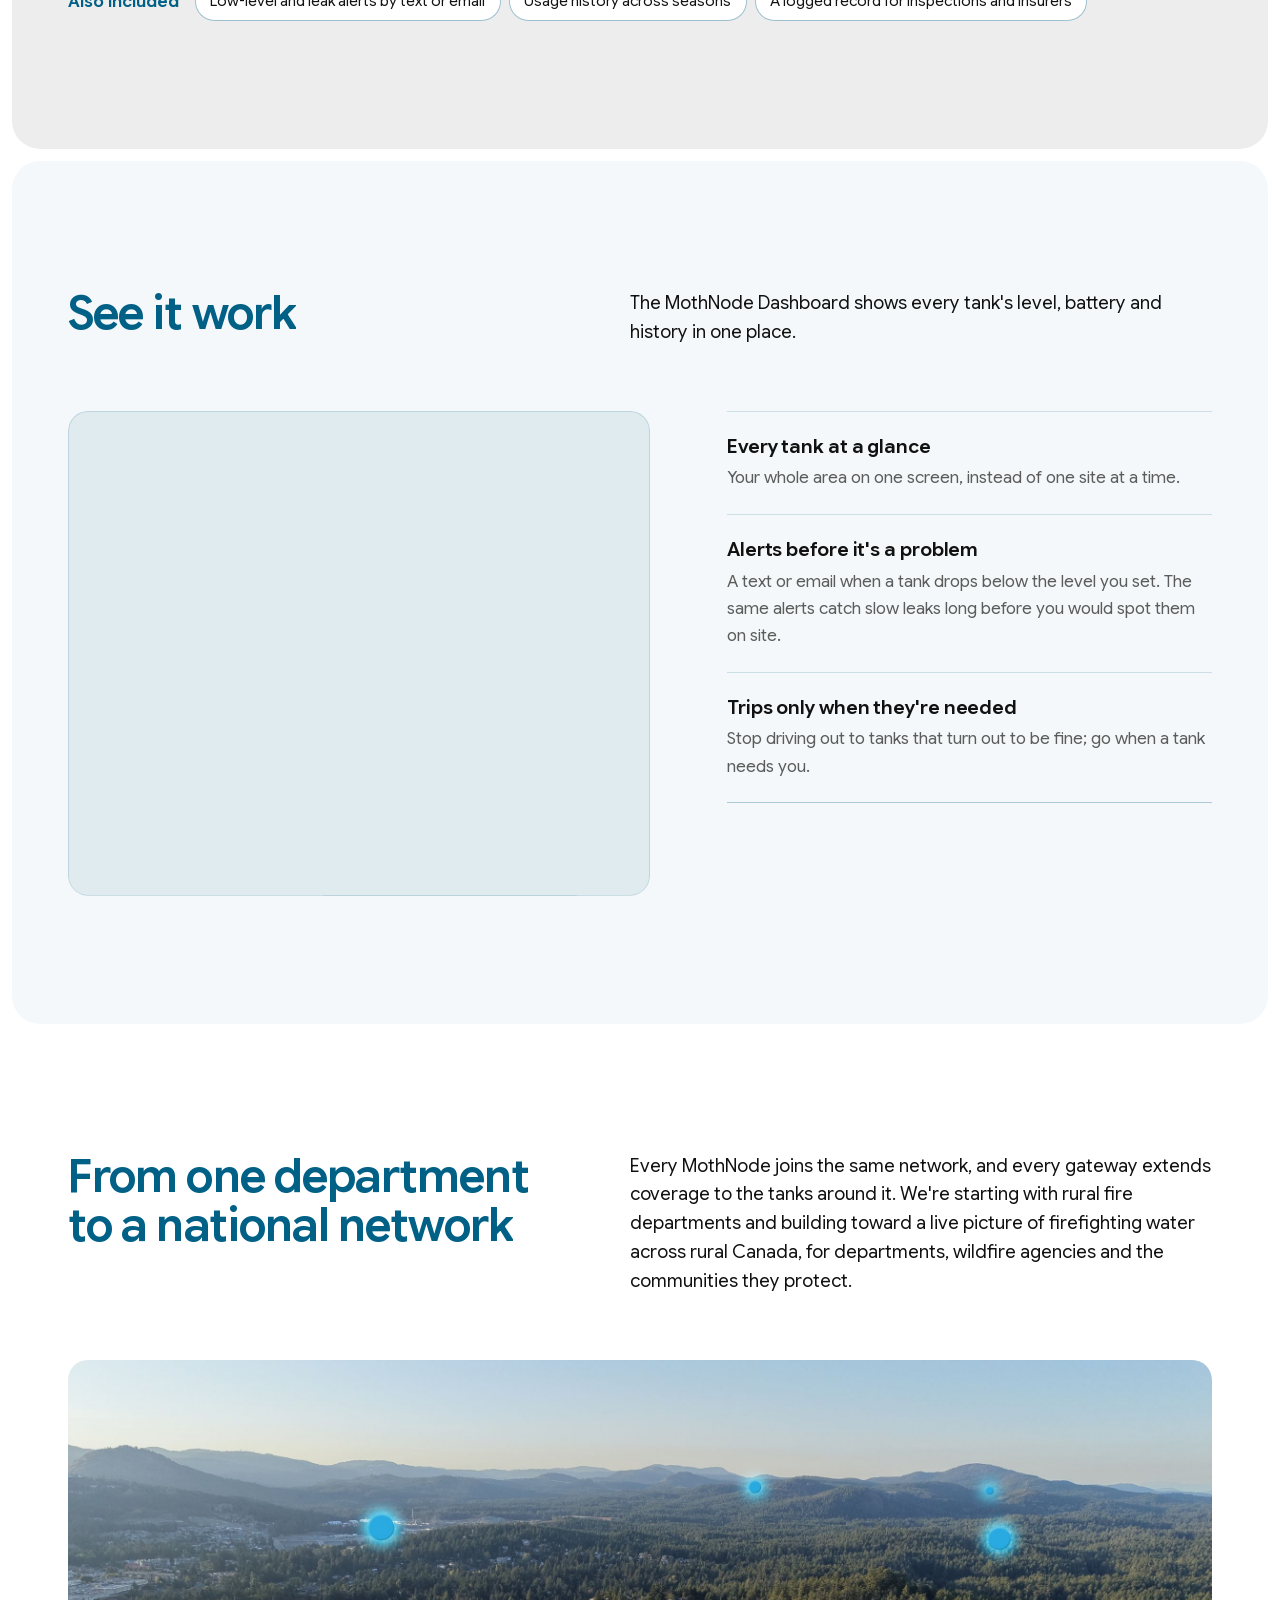
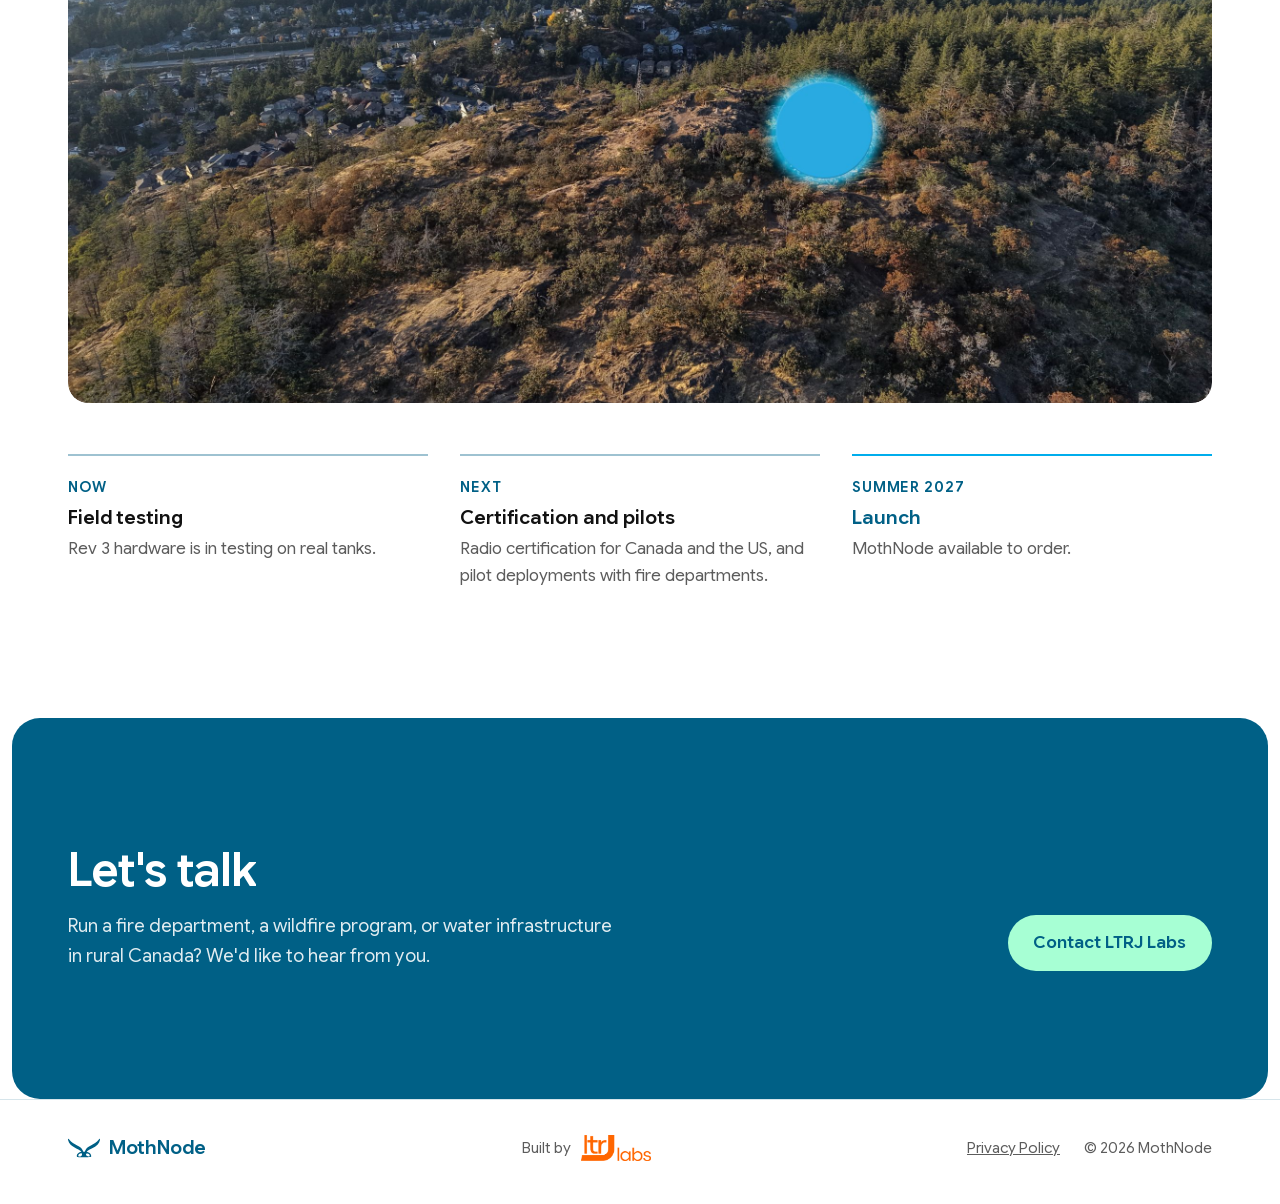
==== commit c0afb10b: "Fill G3 image, trim demo video, set stats, simplify header - Add the phone-at-the-tank photo to the " ====
--- a/index.html
+++ b/index.html
@@ -34,18 +34,7 @@
             <img src="images/logo.svg" alt="" width="32" height="32">
             <span>MothNode</span>
         </a>
-        <nav aria-label="Page sections">
-            <ul class="nav-links" id="navLinks">
-                <li><a href="#problem">Problem</a></li>
-                <li><a href="#mothnode">MothNode</a></li>
-                <li><a href="#demo">Demo</a></li>
-                <li><a href="#roadmap">Roadmap</a></li>
-                <li><a href="#contact">Contact</a></li>
-            </ul>
-        </nav>
-        <button class="nav-toggle" id="navToggle" type="button" aria-expanded="false" aria-controls="navLinks">
-            Menu
-        </button>
+        <a class="nav-cta" href="https://ltrjlabs.com" target="_blank" rel="noopener noreferrer">Contact Us</a>
     </header>
 
     <main>
@@ -93,18 +82,14 @@
                                 where many rural cisterns sit.</p>
                         </li>
                     </ul>
-                    <!-- PLACEHOLDER: replace both figures with real, sourced numbers before this
-                         goes live (README: no invented statistics), or delete this block. -->
                     <div class="stats" data-stagger>
-                        <div class="stat stat--placeholder" data-reveal="up">
-                            <p class="stat-value">[#]</p>
+                        <div class="stat" data-reveal="up">
+                            <p class="stat-value">3500+</p>
                             <p>fire departments in Canada, most of them run by volunteers.</p>
-                            <p class="stat-source">Placeholder: source needed</p>
                         </div>
-                        <div class="stat stat--placeholder" data-reveal="up">
-                            <p class="stat-value">[#]</p>
-                            <p>cisterns and dry hydrants in [region] that are checked by hand today.</p>
-                            <p class="stat-source">Placeholder: source needed</p>
+                        <div class="stat" data-reveal="up">
+                            <p class="stat-value">8000+</p>
+                            <p>cisterns and dry hydrants in Canada that are checked by hand today.</p>
                         </div>
                     </div>
                 </div>
@@ -131,12 +116,12 @@
 
                 <div class="feature-grid" data-stagger>
                     <article class="feature" data-reveal="up">
+                        <!-- Slot G3. Pre-cropped to the slot's 4:5 so the phone and the tank
+                             behind it both stay in frame. -->
                         <figure class="media media--tall" data-reveal="media">
-                            <div class="media-slot">
-                                <strong>G3</strong>
-                                <span>Image for on-demand readings: an Update Now press, or a phone at the tank</span>
-                                <span class="media-size">1200 × 1500</span>
-                            </div>
+                            <img src="images/feature-ondemand.jpg"
+                                alt="A hand holding a phone in front of a water tank in the forest; the MothNode app shows the tank's water level, battery and an Update now button"
+                                width="1200" height="1500" loading="lazy">
                         </figure>
                         <h3>A fresh reading, in seconds</h3>
                         <!-- Keep this accurate: remote Update Now reaches cellular and gateway
--- a/site.css
+++ b/site.css
@@ -225,68 +225,21 @@
 	height: 32px;
 }
 
-.nav-links {
-	display: flex;
-	align-items: center;
-	gap: 0.15rem;
-}
-
-.site-nav nav {
-	position: relative;
-}
-
-.nav-links a {
-	position: relative;
-	z-index: 1;
-	display: block;
-	padding: 0.5rem 0.9rem;
+/* The header's one action: the same destination as the contact band's button. */
+.nav-cta {
+	padding: 0.5rem 1.1rem;
 	border-radius: 999px;
+	background: var(--brand);
+	color: #ffffff;
 	font-size: 0.95rem;
 	font-weight: 500;
 	text-decoration: none;
-	transition: background-color 0.15s ease, color 0.3s ease;
-}
-
-.nav-links a:hover {
-	background: var(--tint);
-}
-
-/* The section currently on screen (set by site.js). */
-.nav-links a[aria-current] {
-	color: var(--brand);
-}
-
-/* A pill that slides behind the current section's link. site.js creates it
-   and sets --x and --w from the link's position. */
-.nav-indicator {
-	position: absolute;
-	top: 50%;
-	left: 0;
-	width: var(--w, 0px);
-	height: 2.3rem;
-	border-radius: 999px;
-	background: var(--tint);
-	opacity: 0;
-	transform: translate(var(--x, 0px), -50%);
-	transition: transform 0.55s var(--ease-out), width 0.55s var(--ease-out), opacity 0.3s ease;
-	pointer-events: none;
-}
-
-.nav-indicator.is-on {
-	opacity: 1;
-}
-
-.nav-toggle {
-	display: none;
-	padding: 0.5rem 1rem;
-	border: 0;
-	border-radius: 999px;
-	background: var(--brand);
-	color: #ffffff;
-	font: inherit;
-	font-size: 0.95rem;
-	font-weight: 500;
-	cursor: pointer;
+	white-space: nowrap;
+	transition: box-shadow 0.3s ease;
+}
+
+.nav-cta:hover {
+	box-shadow: 0 0 0 4px var(--tint);
 }
 
 /* 1. Hero ------------------------------------------------------------------ */
@@ -1044,42 +997,9 @@
 /* Narrow screens ------------------------------------------------------------- */
 
 @media (max-width: 900px) {
-	.nav-toggle {
-		display: block;
-	}
-
-	.nav-indicator {
-		display: none;
-	}
-
 	/* The slot is 4:3 here, the same shape as the aerial, so nothing is cropped. */
 	.media-pan {
 		transform: none;
-	}
-
-	.nav-links {
-		position: absolute;
-		top: calc(100% + 8px);
-		left: 0;
-		right: 0;
-		display: none;
-		flex-direction: column;
-		align-items: stretch;
-		gap: 0;
-		padding: 0.5rem;
-		border-radius: 20px;
-		background: #ffffff;
-		box-shadow: var(--shadow-float);
-	}
-
-	.nav-links.is-open {
-		display: flex;
-	}
-
-	.nav-links a {
-		padding: 0.8rem 1rem;
-		border-radius: 14px;
-		font-size: 1.05rem;
 	}
 
 	.split,
@@ -1122,7 +1042,7 @@
 		scroll-behavior: auto;
 	}
 
-	.nav-links a {
+	.nav-cta {
 		transition: none;
 	}
 }
